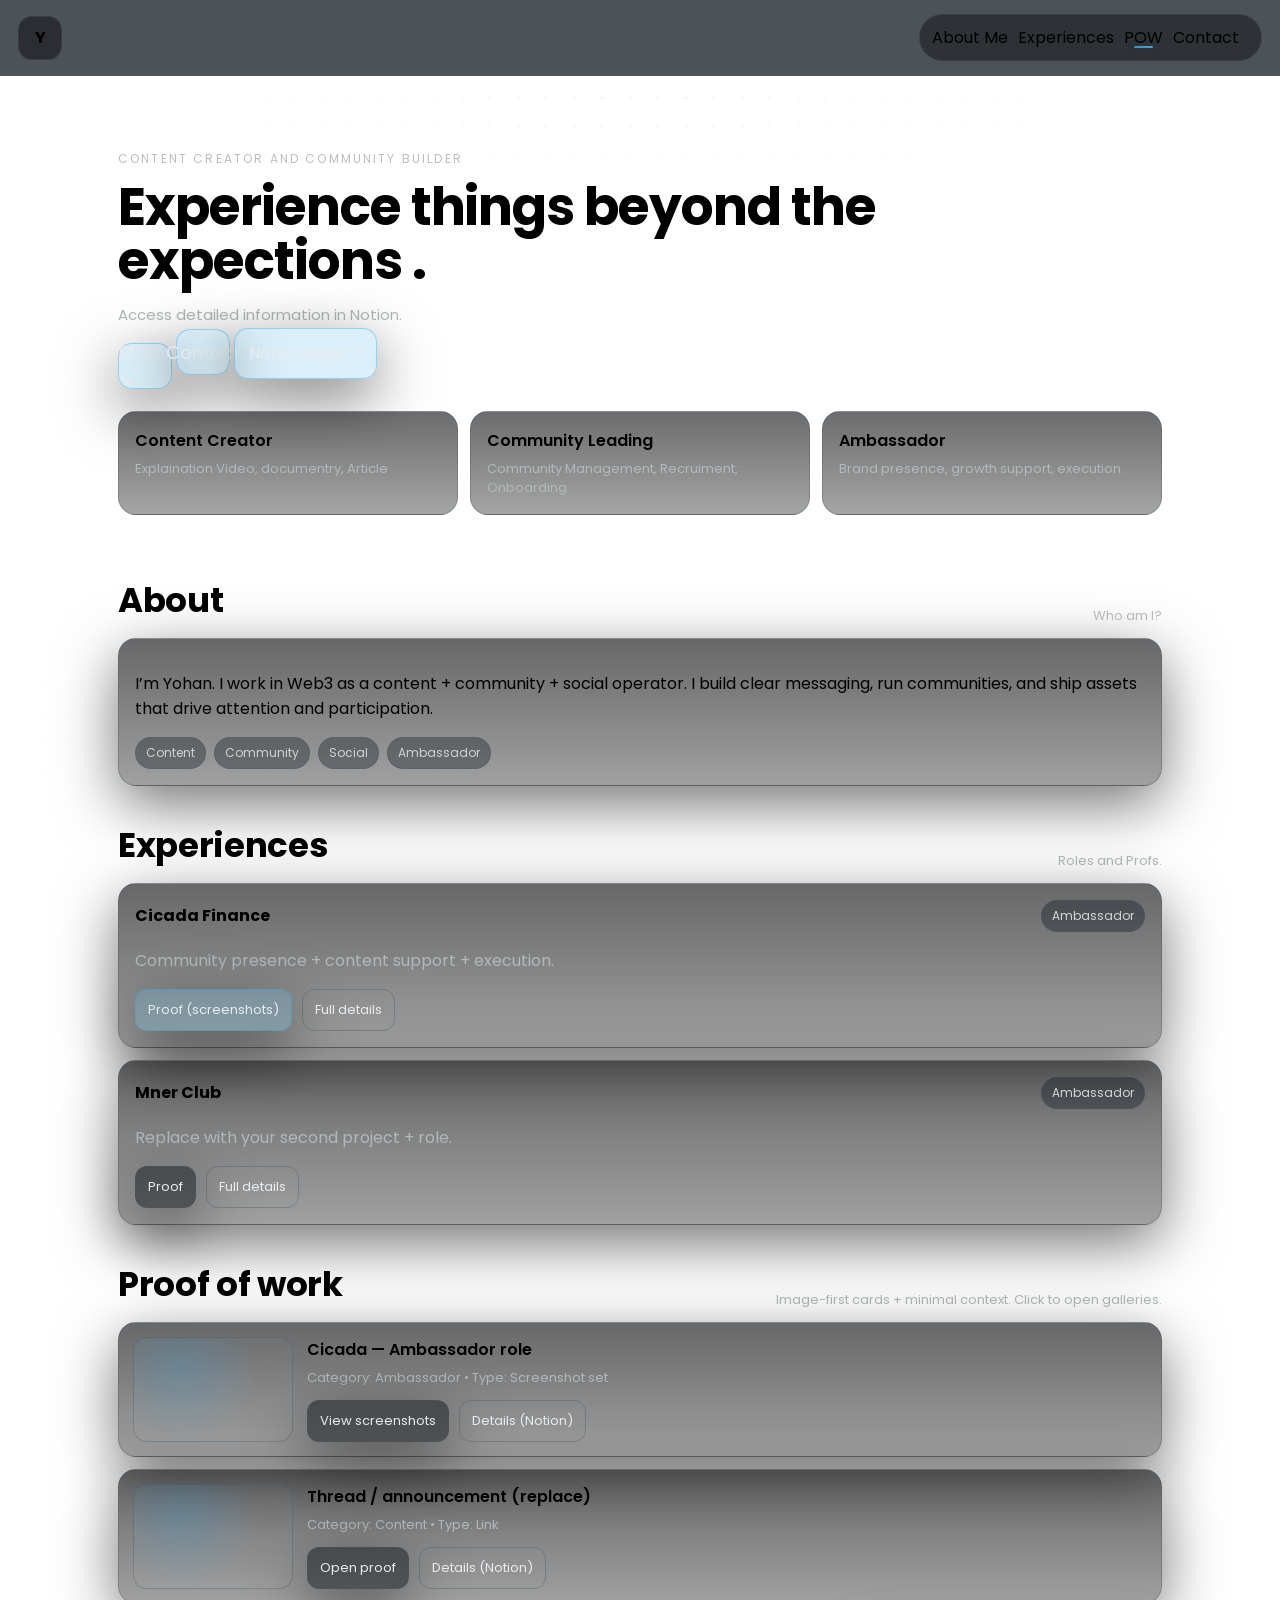
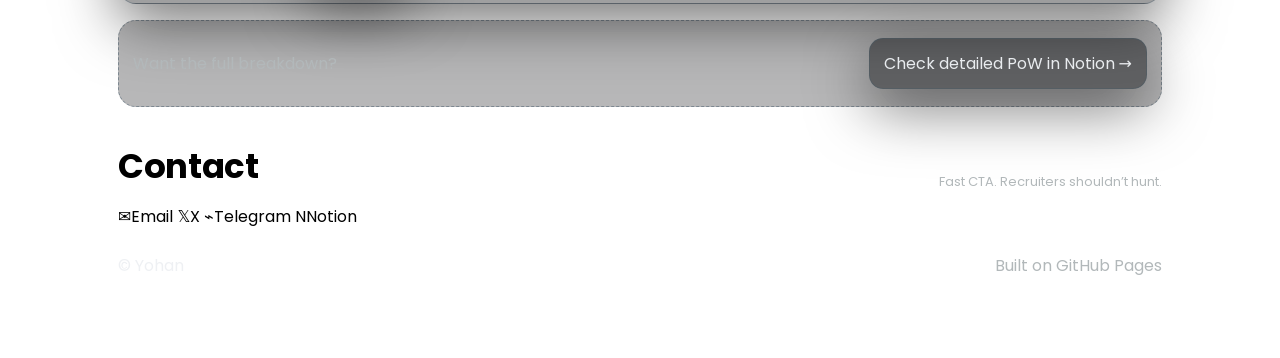
==== index.html @ b0602731 "Update index.html" ====
<!doctype html>
<html lang="en">
<head>
  <meta charset="utf-8" />
  <meta name="viewport" content="width=device-width, initial-scale=1" />
  <title>Yohan</title>
  <meta name="description" content="Web3 proof of work: content, community, social ops." />

  <!-- Fonts: Instrument Serif (headings) + Poppins (body) -->
  <link rel="preconnect" href="https://fonts.googleapis.com">
  <link rel="preconnect" href="https://fonts.gstatic.com" crossorigin>
  <link href="https://fonts.googleapis.com/css2?family=Instrument+Serif:ital@0;1&family=Poppins:wght@300;400;500;600;700&display=swap" rel="stylesheet">

  <link rel="stylesheet" href="assets/styles.css" />
</head>
<body>
  <div id="page-top"></div>
  <header class="nav">
    <div class="nav-inner">
      <a class="home" href="#page-top" aria-label="Home">
        <img class="avatar" src="assets/images/avatar.png" alt="" onerror="this.style.display='none'; this.parentElement.classList.add('home-fallback');">
        <span class="home-fallback-text">Y</span>
      </a>

      <nav class="menu" aria-label="Primary">
        <a class="nav-link" href="#about">About Me</a>
        <a class="nav-link" href="#experience">Experiences</a>
        <a class="nav-link" href="#pow">POW</a>
        <a class="nav-link" href="#contact">Contact</a>
        <span class="nav-ink" aria-hidden="true"></span>
      </nav>
    </div>
  </header>

  <main id="top" class="container">
    <section class="hero">
      <p class="kicker"> Content Creator and Community Builder</p>
      <h1 class="title">Experience things beyond the expections .</h1>
      <p class="lead">
        Access detailed information in Notion.
      </p>

      <div class="cta">
  <a class="btn primary icon-btn" href="#pow" aria-label="Proof of work">POW ↘</a>
  <a class="btn primary icon-btn" href="#contact" aria-label="Contact">Contact</a>
  <a class="btn primary" href="#" id="notionLinkTop" target="_blank" rel="noreferrer">Notion page ↗</a>
</div>

      <div class="mini-grid">
        <div class="mini-card">
          <div class="mini-title">Content Creator</div>
          <div class="mini-text">Explaination Video, documentry, Article</div>
        </div>
        <div class="mini-card">
          <div class="mini-title">Community Leading</div>
          <div class="mini-text">Community Management, Recruiment, Onboarding.</div>
        </div>
        <div class="mini-card">
          <div class="mini-title">Ambassador</div>
          <div class="mini-text">Brand presence, growth support, execution.</div>
        </div>
      </div>
    </section>

    <section id="about" class="section">
      <div class="section-head">
        <h2>About</h2>
        <p>Who am I?</p>
      </div>

      <div class="card">
        <p>
          I’m Yohan. I work in Web3 as a content + community + social operator. I build clear messaging,
          run communities, and ship assets that drive attention and participation.
        </p>
        <div class="tags">
          <span class="tag">Content</span>
          <span class="tag">Community</span>
          <span class="tag">Social</span>
          <span class="tag">Ambassador</span>
        </div>
      </div>
    </section>

    <section id="experience" class="section">
      <div class="section-head">
        <h2>Experiences</h2>
        <p>Roles and Profs.</p>
      </div>

      <div class="grid">
        <article class="card">
          <div class="card-top">
            <h3>Cicada Finance</h3>
            <span class="pill">Ambassador</span>
          </div>
          <p class="muted">Community presence + content support + execution.</p>
          <div class="actions">
            <button class="btn small primary" data-open="cicada">Proof (screenshots)</button>
            <a class="btn small ghost" href="#" id="notionLinkExp1" target="_blank" rel="noreferrer">Full details</a>
          </div>
        </article>

        <article class="card">
          <div class="card-top">
            <h3>Mner Club</h3>
            <span class="pill">Ambassador</span>
          </div>
          <p class="muted">Replace with your second project + role.</p>
          <div class="actions">
            <button class="btn small" data-open="proj2">Proof</button>
            <a class="btn small ghost" href="#" id="notionLinkExp2" target="_blank" rel="noreferrer">Full details</a>
          </div>
        </article>
      </div>
    </section>

    <section id="pow" class="section">
      <div class="section-head">
        <h2>Proof of work</h2>
        <p>Image-first cards + minimal context. Click to open galleries.</p>
      </div>

      <div class="grid">
        <article class="pow-card">
          <div class="pow-thumb" aria-hidden="true"></div>
          <div class="pow-body">
            <div class="pow-title">Cicada — Ambassador role</div>
            <div class="pow-meta">Category: Ambassador • Type: Screenshot set</div>
            <div class="pow-actions">
              <button class="btn small" data-open="cicada">View screenshots</button>
              <a class="btn small ghost" href="#" id="notionLinkPow1" target="_blank" rel="noreferrer">Details (Notion)</a>
            </div>
          </div>
        </article>

        <article class="pow-card">
          <div class="pow-thumb" aria-hidden="true"></div>
          <div class="pow-body">
            <div class="pow-title">Thread / announcement (replace)</div>
            <div class="pow-meta">Category: Content • Type: Link</div>
            <div class="pow-actions">
              <a class="btn small" href="#" target="_blank" rel="noreferrer">Open proof</a>
              <a class="btn small ghost" href="#" target="_blank" rel="noreferrer">Details (Notion)</a>
            </div>
          </div>
        </article>
      </div>

      <div class="endcap">
        <p class="muted">Want the full breakdown?</p>
        <a class="btn" href="#" id="notionLinkBottom" target="_blank" rel="noreferrer">Check detailed PoW in Notion →</a>
      </div>
    </section>

   <section id="contact" class="section">
  <div class="section-head">
    <h2>Contact</h2>
    <p>Fast CTA. Recruiters shouldn’t hunt.</p>
  </div>

  <div class="contact-pills">
    <a class="pill-btn" href="mailto:youremail@example.com" aria-label="Email">
      <span class="pill-ico">✉</span><span>Email</span>
    </a>
    <a class="pill-btn" href="https://x.com/yourhandle" target="_blank" rel="noreferrer" aria-label="X">
      <span class="pill-ico">𝕏</span><span>X</span>
    </a>
    <a class="pill-btn" href="https://t.me/yourhandle" target="_blank" rel="noreferrer" aria-label="Telegram">
      <span class="pill-ico">⌁</span><span>Telegram</span>
    </a>
    <a class="pill-btn ghost" href="#" id="notionLinkContact" target="_blank" rel="noreferrer" aria-label="Notion">
      <span class="pill-ico">N</span><span>Notion</span>
    </a>
  </div>

  <footer class="footer">
    <span>© <span id="year"></span> Yohan</span>
    <span class="muted">Built on GitHub Pages</span>
  </footer>
</section>
    
  <!-- Simple modal for screenshot galleries -->
  <div class="modal" id="modal" aria-hidden="true">
    <div class="modal-backdrop" data-close></div>
    <div class="modal-panel" role="dialog" aria-modal="true" aria-label="Proof gallery">
      <div class="modal-head">
        <div class="modal-title" id="modalTitle">Proof</div>
        <button class="icon-btn" data-close aria-label="Close">×</button>
      </div>

      <p class="muted" id="modalHint">Drop images into assets/images and list them in script.js later.</p>

      <div class="gallery" id="gallery">
        <div class="shot placeholder">Screenshot 1</div>
        <div class="shot placeholder">Screenshot 2</div>
        <div class="shot placeholder">Screenshot 3</div>
        <div class="shot placeholder">Screenshot 4</div>
      </div>

      <div class="modal-foot">
        <a class="btn small ghost" href="#" id="modalNotion" target="_blank" rel="noreferrer">Open case study (Notion)</a>
        <button class="btn small" data-close>Back</button>
      </div>
    </div>
  </div>

  <script src="assets/script.js"></script>
</body>
</html>
---- assets/styles.css ----
:root{ --navH: 76px; } /* adjust later if needed */

#page-top{
  position:absolute;
  top:0;
  left:0;
}

section[id], main[id], div[id]{
  scroll-margin-top: calc(var(--navH) + 16px);

  /* Foundation */
  --bg: #09101A;          /* Abyssal Blue */
  --bg2:#111214;          /* Void Black */
  --surface: rgba(255,255,255,.045);
  --surface2: rgba(255,255,255,.06);

  /* Structure */
  --border: rgba(69,90,107,.42);      /* Storm Slate (muted) */
  --border-strong: rgba(69,90,107,.60);

  /* Text */
  --text: #E9ECEF;        /* Bone White */
  --muted:#B2B8BA;        /* Desaturated Ash */

  /* Highlights */
  --accent:#34A4DF;       /* Piercing Iris */
  --accent2:#60C5F1;      /* Cold Neon */

  --shadow: 0 18px 60px rgba(0,0,0,.55);
  --radius: 18px;
  --max: 1080px;
}

*{ box-sizing:border-box; }
html{ scroll-behavior:smooth; }

body{
  margin:0;
  color:var(--text);
  font-family: "Poppins", system-ui, -apple-system, Segoe UI, Roboto, Arial;
  background:
    radial-gradient(900px 520px at 20% 12%, rgba(52,164,223,.18), transparent 60%),
    radial-gradient(820px 520px at 80% 18%, rgba(96,197,241,.10), transparent 55%),
    linear-gradient(180deg, rgba(255,255,255,.02), transparent 35%),
    var(--bg);
}

/* subtle dotted grid */
body::before{
  content:"";
  position:fixed;
  inset:0;
  pointer-events:none;
  opacity:.22;
  background-image: radial-gradient(rgba(69,90,107,.45) 1px, transparent 1px);
  background-size: 28px 28px;
  mask-image: radial-gradient(closest-side at 50% 12%, rgba(0,0,0,1), rgba(0,0,0,.28) 62%, rgba(0,0,0,.10));
  z-index:-1;
}

a{ color:inherit; text-decoration:none; }
.container{ max-width:var(--max); margin:0 auto; padding: 22px 18px 80px; }

/* ---------- NAV ---------- */
.nav{
  position:sticky;
  top:0;
  z-index:50;
  backdrop-filter: blur(10px);
  background: rgba(9,16,26,.72);
  border-bottom: 1px solid rgba(69,90,107,.25);
}

.nav-inner{
  max-width:var(--max);
  margin:0 auto;
  padding: 14px 18px;
  display:flex;
  align-items:center;
  justify-content:space-between;
  gap:14px;
}

.home{
  width:44px; height:44px;
  display:inline-flex;
  align-items:center;
  justify-content:center;
  border-radius: 14px;
  border: 1px solid rgba(69,90,107,.35);
  background: rgba(17,18,20,.55);
  box-shadow: var(--shadow);
}

.avatar{
  width:34px; height:34px;
  border-radius: 14px;
  object-fit: cover;
  display:block;
}

.home-fallback-text{
  display:none;
  font-weight:700;
  color: var(--text);
}

.home-fallback .home-fallback-text{ display:block; }

/* The pill nav must NOT wrap (fixes your broken alignment on mobile) */
.menu{
  position:relative;
  display:flex;
  align-items:center;
  gap:10px;
  padding: 10px 12px;
  border-radius: 999px;
  border: 1px solid rgba(69,90,107,.30);
  background: rgba(17,18,20,.50);
  overflow-x:auto;
  white-space:nowrap;
  -webkit-overflow-scrolling: touch;
  scrollbar-width:none;
}
.menu{ position:relative; }

.nav-link{
  position:relative;
}

.nav-link::after{
  content:"";
  position:absolute;
  left:10px;
  right:10px;
  bottom:2px;
  height:2px;
  border-radius:999px;
  background: linear-gradient(90deg, rgba(52,164,223,.85), rgba(96,197,241,.75));
  transform: scaleX(0);
  transform-origin: left;
  transition: transform .18s ease;
}

.nav-link.active::after{
  transform: scaleX(1);
}

/* Clean, consistent underline for active state */
.nav-link.active::after{
  content:"";
  position:absolute;
  left:10px; right:10px;
  bottom:2px;
  height:2px;
  border-radius:999px;
  background: linear-gradient(90deg, rgba(52,164,223,.85), rgba(96,197,241,.75));
  box-shadow: 0 0 18px rgba(52,164,223,.25);
}

/* ---------- HERO ---------- */
.hero{ padding: 52px 0 26px; }

.kicker{
  margin:0 0 12px;
  color: rgba(178,184,186,.90);
  letter-spacing: .18em;
  text-transform: uppercase;
  font-size: 12px;
}

.title{
  margin:0;
  font-family:"Poppins", system-ui, -apple-system, Segoe UI, Roboto, Arial;
  font-weight: 700;
  font-size: 52px;
  line-height: 1.04;
  letter-spacing: -0.02em;
}

.lead{
  margin: 14px 0 0;
  max-width: 68ch;
  color: var(--muted);
  font-size: 15px;
  line-height: 1.7;
}

.cta .btn{
  background: rgba(52,164,223,.18);
  border-color: rgba(52,164,223,.40);
}

/* Buttons: force white text on buttons (fixes black text bug) */
.btn,
button.btn{
  display:inline-flex;
  align-items:center;
  justify-content:center;
  gap:10px;
  padding: 12px 14px;
  border-radius: 14px;
  border: 1px solid rgba(69,90,107,.38);
  background: rgba(17,18,20,.52);
  box-shadow: var(--shadow);
  color: var(--text) !important;
  font: inherit;
  cursor: pointer;
  transition: transform .12s ease, border-color .12s ease, background .12s ease, box-shadow .12s ease;
  user-select:none;
  appearance:none;
  -webkit-appearance:none;
}

.btn:hover,
button.btn:hover{
  transform: translateY(-1px);
  border-color: rgba(96,197,241,.40);
  box-shadow: 0 18px 60px rgba(0,0,0,.55), 0 0 26px rgba(52,164,223,.12);
}

.btn.primary,
button.btn.primary{
  background: rgba(52,164,223,.18);
  border-color: rgba(52,164,223,.40);
}

.btn.ghost,
button.btn.ghost{
  background: transparent;
  box-shadow:none;
}

.btn.small,
button.btn.small{
  padding: 10px 12px;
  border-radius: 12px;
  font-size: 13px;
}

/* ---------- MINI CARDS ---------- */
.mini-grid{
  margin-top: 22px;
  display:grid;
  grid-template-columns: repeat(3, 1fr);
  gap: 12px;
}

.mini-card{
  padding: 16px;
  border-radius: var(--radius);
  border: 1px solid rgba(69,90,107,.34);
  background: linear-gradient(180deg, rgba(17,18,20,.62), rgba(17,18,20,.38));
}

.mini-title{ font-weight:600; margin-bottom:6px; }
.mini-text{ color: var(--muted); font-size: 13px; line-height: 1.5; }

/* ---------- SECTIONS ---------- */
.section{ padding: 34px 0 0; }

.section-head{
  display:flex;
  align-items:flex-end;
  justify-content:space-between;
  gap:14px;
  margin-bottom: 12px;
}

.section-head h2{
  margin:0;
  font-family:"Poppins", system-ui, -apple-system, Segoe UI, Roboto, Arial;
  font-weight: 700;
  font-size: 34px;
  letter-spacing: -0.01em;
}

.section-head p{
  margin:0;
  color: var(--muted);
  font-size: 13px;
  max-width: 60ch;
}

.grid{
  display:grid;
  grid-template-columns: repeat(12, 1fr);
  gap: 12px;
}

.card{
  grid-column: span 12;
  padding: 16px;
  border-radius: var(--radius);
  border: 1px solid rgba(69,90,107,.34);
  background: linear-gradient(180deg, rgba(17,18,20,.64), rgba(17,18,20,.40));
  box-shadow: var(--shadow);
}

.card-top{ display:flex; align-items:center; justify-content:space-between; gap:12px; }

.card h3{ margin:0; font-size:16px; }
.muted{ color: var(--muted); }

.tags{ margin-top: 12px; display:flex; flex-wrap:wrap; gap:8px; }
.tag{
  font-size: 12px;
  color: rgba(233,236,239,.82);
  padding: 6px 10px;
  border-radius: 999px;
  border: 1px solid rgba(69,90,107,.34);
  background: rgba(9,16,26,.35);
}

.pill{
  font-size: 12px;
  padding: 6px 10px;
  border-radius: 999px;
  border: 1px solid rgba(69,90,107,.34);
  background: rgba(9,16,26,.35);
  color: rgba(233,236,239,.86);
}

.actions{ margin-top: 12px; display:flex; gap:10px; flex-wrap:wrap; }

/* ---------- POW CARDS ---------- */
.pow-card{
  grid-column: span 12;
  display:grid;
  grid-template-columns: 160px 1fr;
  gap: 14px;
  padding: 14px;
  border-radius: var(--radius);
  border: 1px solid rgba(69,90,107,.34);
  background: linear-gradient(180deg, rgba(17,18,20,.64), rgba(17,18,20,.40));
  box-shadow: var(--shadow);
}

.pow-thumb{
  border-radius: 14px;
  border: 1px solid rgba(69,90,107,.34);
  background:
    radial-gradient(120px 120px at 30% 30%, rgba(52,164,223,.22), transparent 60%),
    rgba(255,255,255,.02);
}

.pow-title{ font-weight:600; }
.pow-meta{ margin-top:6px; color: var(--muted); font-size: 13px; }
.pow-actions{ margin-top: 12px; display:flex; gap:10px; flex-wrap:wrap; }

.endcap{
  margin-top: 16px;
  padding: 14px;
  border-radius: var(--radius);
  border: 1px dashed rgba(69,90,107,.50);
  background: rgba(17,18,20,.30);
  display:flex;
  align-items:center;
  justify-content:space-between;
  gap:12px;
  flex-wrap:wrap;
}

.footer{
  margin-top: 24px;
  display:flex;
  align-items:center;
  justify-content:space-between;
  gap:12px;
  color: rgba(233,236,239,.78);
}

/* ---------- MODAL ---------- */
.modal{ position:fixed; inset:0; display:none; }
.modal.show{ display:block; }

.modal-backdrop{
  position:absolute; inset:0;
  background: rgba(0,0,0,.62);
}

.modal-panel{
  position:relative;
  max-width: 920px;
  margin: 8vh auto;
  padding: 16px;
  border-radius: 20px;
  border: 1px solid rgba(69,90,107,.42);
  background: rgba(9,16,26,.88);
  backdrop-filter: blur(10px);
  box-shadow: var(--shadow);
}

.modal-head{ display:flex; align-items:center; justify-content:space-between; gap:12px; }
.modal-title{ font-weight:700; font-size: 22px; }

.icon-btn{
  width: 54px;
  height: 46px;
  padding: 0;
  font-size: 18px;
}

.gallery{
  margin-top: 12px;
  display:grid;
  grid-template-columns: repeat(2, 1fr);
  gap: 10px;
}

.shot{
  min-height: 130px;
  border-radius: 16px;
  border: 1px solid rgba(69,90,107,.34);
  background: rgba(17,18,20,.38);
  display:flex;
  align-items:center;
  justify-content:center;
  color: rgba(178,184,186,.90);
  font-size: 13px;
}

.modal-foot{ margin-top: 14px; display:flex; justify-content:space-between; gap:10px; flex-wrap:wrap; }

/* ---------- CUSTOM CURSOR (desktop only) ---------- */
/* Add more cursor PNGs into assets/cursors/ and map them here */
@media (hover:hover) and (pointer:fine){
  a, button, .btn, .home, .nav-link, [data-open]{
    cursor: url("/assets/cursors/hand.png") 10 4, pointer !important;
  }
}

  /* optional: add more cursor types by adding classes in HTML later */
  .cursor-hand { cursor: url("assets/cursors/hand.png") 10 4, pointer; }
  .cursor-pen  { cursor: url("assets/cursors/pen.png") 6 28, pointer; }
  .cursor-grab { cursor: url("assets/cursors/grab.png") 14 14, grab; }
}

/* ---------- RESPONSIVE ---------- */
@media (max-width: 860px){
  .nav-inner{ padding: 12px 14px; }
  .home{ width:40px; height:40px; border-radius: 14px; }
  .avatar{ width:30px; height:30px; border-radius: 12px; }

  .menu{ gap:8px; padding: 8px 10px; }
  .nav-link{ font-size:13px; padding: 7px 9px; }

  .hero{ padding: 42px 0 22px; }
  .title{ font-size: 36px; line-height: 1.08; }
  .btn{ padding: 11px 12px; }
  .mini-grid{ grid-template-columns: 1fr; }

  .section-head{ flex-direction:column; align-items:flex-start; }
  .pow-card{ grid-template-columns: 1fr; }
  .gallery{ grid-template-columns: 1fr; }
}

/* Reduced motion */
@media (prefers-reduced-motion: reduce){
  html{ scroll-behavior:auto; }
  .btn{ transition:none; }
}
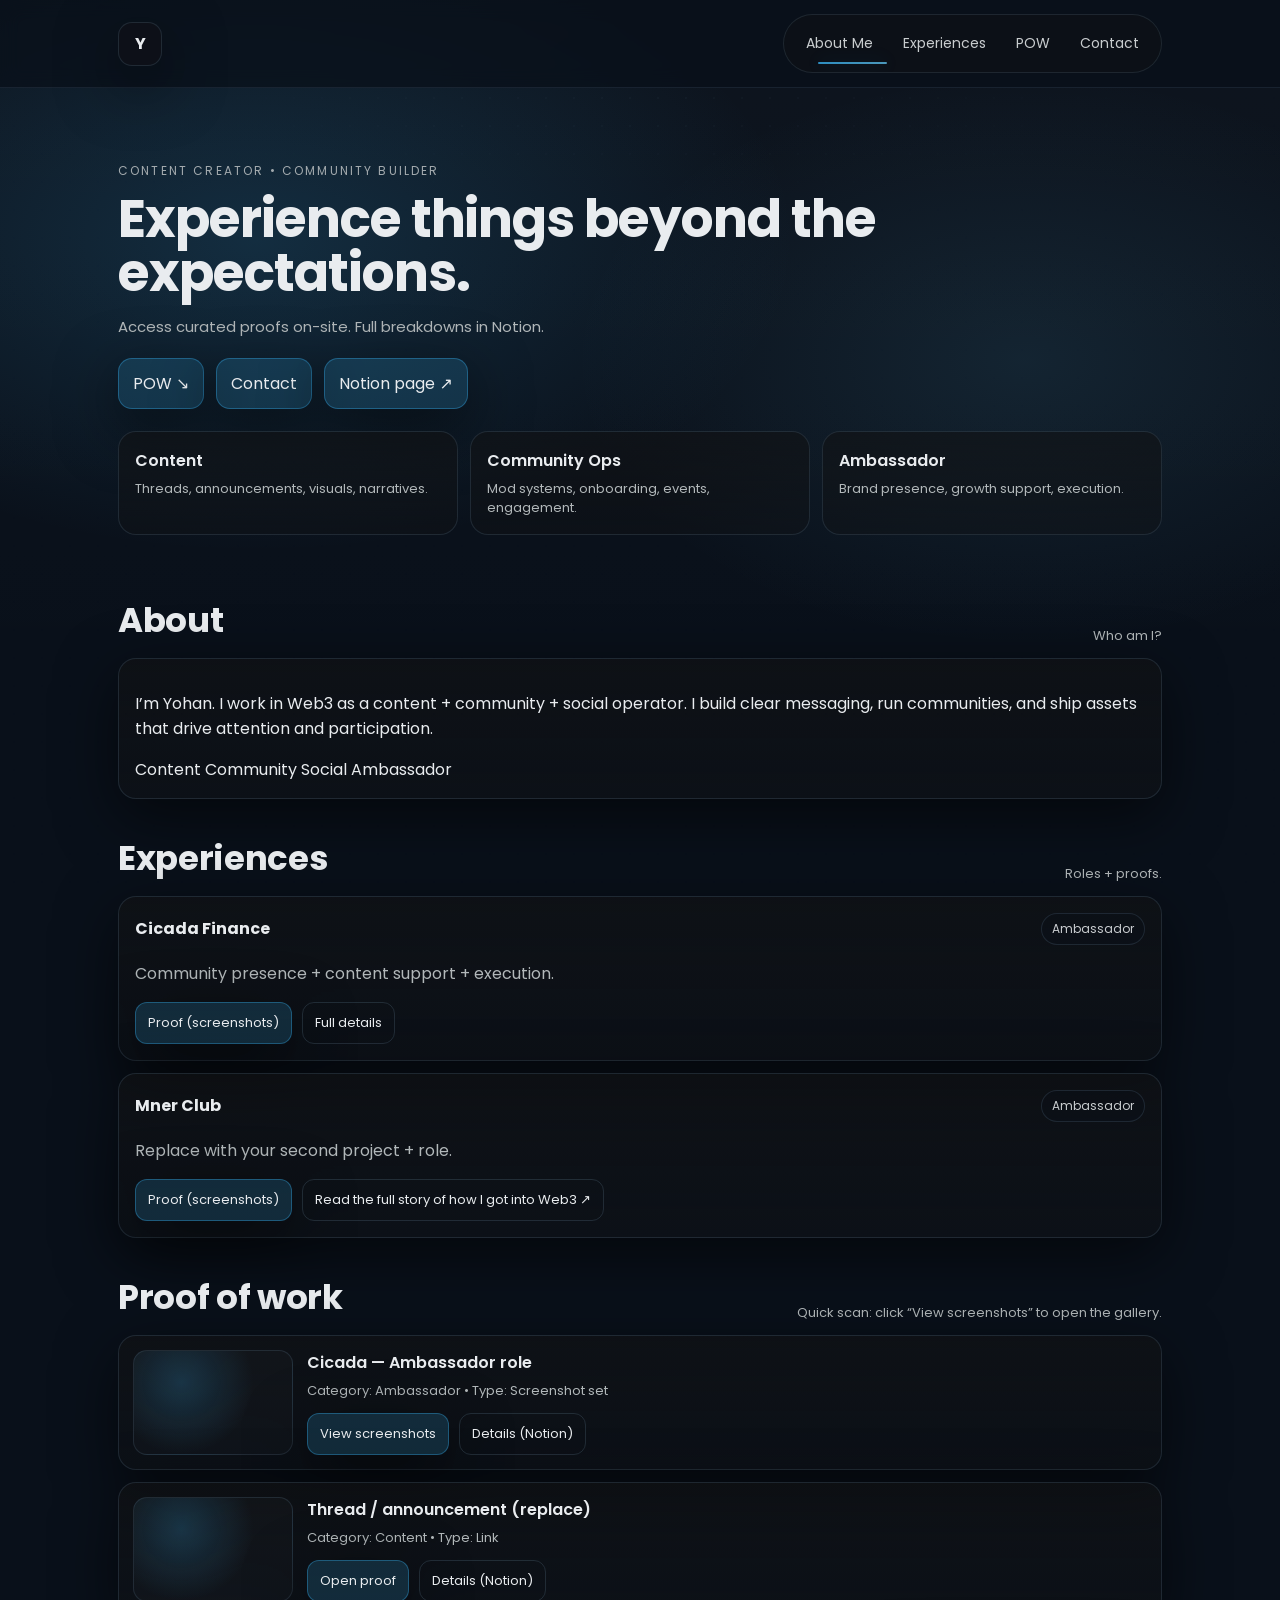
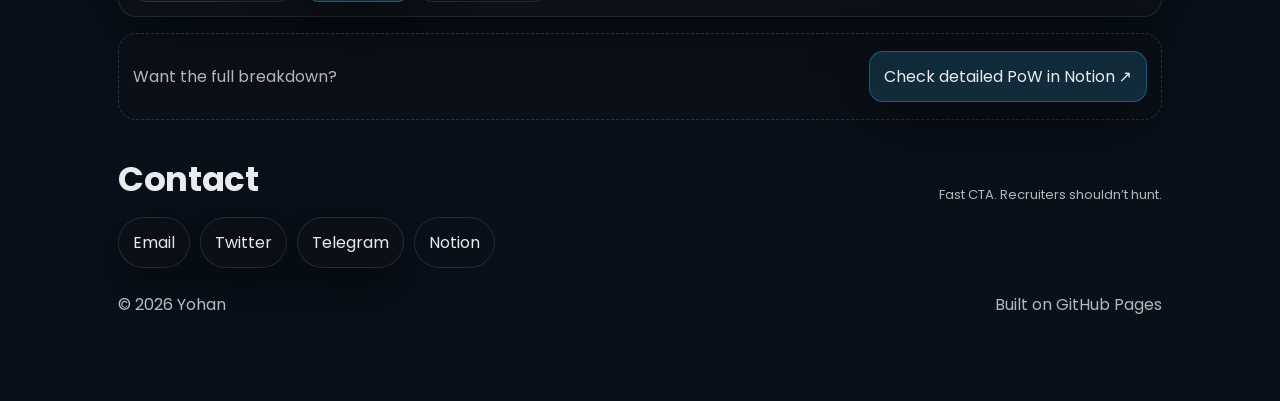
==== commit af1ba95f: "Update index.html" ====
--- a/index.html
+++ b/index.html
@@ -6,19 +6,21 @@
   <title>Yohan</title>
   <meta name="description" content="Web3 proof of work: content, community, social ops." />
 
-  <!-- Fonts: Instrument Serif (headings) + Poppins (body) -->
   <link rel="preconnect" href="https://fonts.googleapis.com">
   <link rel="preconnect" href="https://fonts.gstatic.com" crossorigin>
-  <link href="https://fonts.googleapis.com/css2?family=Instrument+Serif:ital@0;1&family=Poppins:wght@300;400;500;600;700&display=swap" rel="stylesheet">
-
-  <link rel="stylesheet" href="assets/styles.css" />
+  <link href="https://fonts.googleapis.com/css2?family=Poppins:wght@300;400;500;600;700&display=swap" rel="stylesheet">
+
+  <link rel="stylesheet" href="/assets/styles.css" />
 </head>
+
 <body>
   <div id="page-top"></div>
+
   <header class="nav">
     <div class="nav-inner">
       <a class="home" href="#page-top" aria-label="Home">
-        <img class="avatar" src="assets/images/avatar.png" alt="" onerror="this.style.display='none'; this.parentElement.classList.add('home-fallback');">
+        <img class="avatar" src="/assets/images/avatar.png" alt=""
+             onerror="this.style.display='none'; this.parentElement.classList.add('home-fallback');">
         <span class="home-fallback-text">Y</span>
       </a>
 
@@ -32,28 +34,25 @@
     </div>
   </header>
 
-  <main id="top" class="container">
+  <main class="container">
     <section class="hero">
-      <p class="kicker"> Content Creator and Community Builder</p>
-      <h1 class="title">Experience things beyond the expections .</h1>
-      <p class="lead">
-        Access detailed information in Notion.
-      </p>
-
-      <div class="cta">
-  <a class="btn primary icon-btn" href="#pow" aria-label="Proof of work">POW ↘</a>
-  <a class="btn primary icon-btn" href="#contact" aria-label="Contact">Contact</a>
+      <p class="kicker">Content Creator • Community Builder</p>
+      <h1 class="title">Experience things beyond the expectations.</h1>
+      <p class="lead">Access curated proofs on-site. Full breakdowns in Notion.</p>
+
+<div class="cta">
+  <a class="btn primary" href="#pow">POW ↘</a>
+  <a class="btn primary" href="#contact">Contact</a>
   <a class="btn primary" href="#" id="notionLinkTop" target="_blank" rel="noreferrer">Notion page ↗</a>
 </div>
-
       <div class="mini-grid">
         <div class="mini-card">
-          <div class="mini-title">Content Creator</div>
-          <div class="mini-text">Explaination Video, documentry, Article</div>
+          <div class="mini-title">Content</div>
+          <div class="mini-text">Threads, announcements, visuals, narratives.</div>
         </div>
         <div class="mini-card">
-          <div class="mini-title">Community Leading</div>
-          <div class="mini-text">Community Management, Recruiment, Onboarding.</div>
+          <div class="mini-title">Community Ops</div>
+          <div class="mini-text">Mod systems, onboarding, events, engagement.</div>
         </div>
         <div class="mini-card">
           <div class="mini-title">Ambassador</div>
@@ -85,7 +84,7 @@
     <section id="experience" class="section">
       <div class="section-head">
         <h2>Experiences</h2>
-        <p>Roles and Profs.</p>
+        <p>Roles + proofs.</p>
       </div>
 
       <div class="grid">
@@ -108,8 +107,8 @@
           </div>
           <p class="muted">Replace with your second project + role.</p>
           <div class="actions">
-            <button class="btn small" data-open="proj2">Proof</button>
-            <a class="btn small ghost" href="#" id="notionLinkExp2" target="_blank" rel="noreferrer">Full details</a>
+            <button class="btn small primary" data-open="proj2">Proof (screenshots)</button>
+            <a class="btn small ghost" href="#" id="notionLinkExp2" target="_blank" rel="noreferrer">Read the full story of how I got into Web3 ↗</a>
           </div>
         </article>
       </div>
@@ -118,7 +117,7 @@
     <section id="pow" class="section">
       <div class="section-head">
         <h2>Proof of work</h2>
-        <p>Image-first cards + minimal context. Click to open galleries.</p>
+        <p>Quick scan: click “View screenshots” to open the gallery.</p>
       </div>
 
       <div class="grid">
@@ -128,7 +127,7 @@
             <div class="pow-title">Cicada — Ambassador role</div>
             <div class="pow-meta">Category: Ambassador • Type: Screenshot set</div>
             <div class="pow-actions">
-              <button class="btn small" data-open="cicada">View screenshots</button>
+              <button class="btn small primary" data-open="cicada">View screenshots</button>
               <a class="btn small ghost" href="#" id="notionLinkPow1" target="_blank" rel="noreferrer">Details (Notion)</a>
             </div>
           </div>
@@ -140,7 +139,7 @@
             <div class="pow-title">Thread / announcement (replace)</div>
             <div class="pow-meta">Category: Content • Type: Link</div>
             <div class="pow-actions">
-              <a class="btn small" href="#" target="_blank" rel="noreferrer">Open proof</a>
+              <a class="btn small primary" href="#" target="_blank" rel="noreferrer">Open proof</a>
               <a class="btn small ghost" href="#" target="_blank" rel="noreferrer">Details (Notion)</a>
             </div>
           </div>
@@ -149,62 +148,62 @@
 
       <div class="endcap">
         <p class="muted">Want the full breakdown?</p>
-        <a class="btn" href="#" id="notionLinkBottom" target="_blank" rel="noreferrer">Check detailed PoW in Notion →</a>
-      </div>
-    </section>
-
-   <section id="contact" class="section">
-  <div class="section-head">
-    <h2>Contact</h2>
-    <p>Fast CTA. Recruiters shouldn’t hunt.</p>
+        <a class="btn primary" href="#" id="notionLinkBottom" target="_blank" rel="noreferrer">Check detailed PoW in Notion ↗</a>
+      </div>
+    </section>
+
+    <section id="contact" class="section">
+      <div class="section-head">
+        <h2>Contact</h2>
+        <p>Fast CTA. Recruiters shouldn’t hunt.</p>
+      </div>
+
+      <div class="contact-pills">
+       <a class="pill-btn" href="mailto:youremail@example.com">Email</a>
+       <a class="pill-btn" href="https://x.com/yourhandle" target="_blank" rel="noreferrer">Twitter</a>
+       <a class="pill-btn" href="https://t.me/yourhandle" target="_blank" rel="noreferrer">Telegram</a>
+       <a class="pill-btn ghost" href="#" id="notionLinkContact" target="_blank" rel="noreferrer">Notion</a>
+</div>
+      </div>
+
+      <footer class="footer">
+        <span>© <span id="year"></span> Yohan</span>
+        <span class="muted">Built on GitHub Pages</span>
+      </footer>
+    </section>
+  </main>
+
+<div class="modal" id="modal" aria-hidden="true">
+  <div class="modal-backdrop" data-close></div>
+
+  <div class="modal-panel" role="dialog" aria-modal="true" aria-label="Proof gallery">
+    <div class="modal-head">
+      <div class="modal-title" id="modalTitle">Proof</div>
+      <button class="icon-btn" data-close aria-label="Close">×</button>
+    </div>
+
+    <!-- THUMB GRID -->
+    <div class="thumb-grid" id="thumbGrid"></div>
+
+    <!-- VIEWER (hidden until a thumb is clicked) -->
+    <div class="viewer" id="viewer" hidden>
+      <button class="viewer-nav prev" type="button" data-prev aria-label="Previous">‹</button>
+      <img class="viewer-img" id="viewerImg" src="" alt="">
+      <button class="viewer-nav next" type="button" data-next aria-label="Next">›</button>
+      <button class="viewer-close" type="button" data-viewer-close aria-label="Close image">×</button>
+    </div>
+
+    <div class="viewer-meta">
+      <span class="muted" id="viewerCounter">0 / 0</span>
+    </div>
+
+    <div class="modal-foot">
+      <a class="btn small ghost" href="#" id="modalNotion" target="_blank" rel="noreferrer">Full details</a>
+      <button class="btn small" type="button" data-close>Back</button>
+    </div>
   </div>
-
-  <div class="contact-pills">
-    <a class="pill-btn" href="mailto:youremail@example.com" aria-label="Email">
-      <span class="pill-ico">✉</span><span>Email</span>
-    </a>
-    <a class="pill-btn" href="https://x.com/yourhandle" target="_blank" rel="noreferrer" aria-label="X">
-      <span class="pill-ico">𝕏</span><span>X</span>
-    </a>
-    <a class="pill-btn" href="https://t.me/yourhandle" target="_blank" rel="noreferrer" aria-label="Telegram">
-      <span class="pill-ico">⌁</span><span>Telegram</span>
-    </a>
-    <a class="pill-btn ghost" href="#" id="notionLinkContact" target="_blank" rel="noreferrer" aria-label="Notion">
-      <span class="pill-ico">N</span><span>Notion</span>
-    </a>
-  </div>
-
-  <footer class="footer">
-    <span>© <span id="year"></span> Yohan</span>
-    <span class="muted">Built on GitHub Pages</span>
-  </footer>
-</section>
-    
-  <!-- Simple modal for screenshot galleries -->
-  <div class="modal" id="modal" aria-hidden="true">
-    <div class="modal-backdrop" data-close></div>
-    <div class="modal-panel" role="dialog" aria-modal="true" aria-label="Proof gallery">
-      <div class="modal-head">
-        <div class="modal-title" id="modalTitle">Proof</div>
-        <button class="icon-btn" data-close aria-label="Close">×</button>
-      </div>
-
-      <p class="muted" id="modalHint">Drop images into assets/images and list them in script.js later.</p>
-
-      <div class="gallery" id="gallery">
-        <div class="shot placeholder">Screenshot 1</div>
-        <div class="shot placeholder">Screenshot 2</div>
-        <div class="shot placeholder">Screenshot 3</div>
-        <div class="shot placeholder">Screenshot 4</div>
-      </div>
-
-      <div class="modal-foot">
-        <a class="btn small ghost" href="#" id="modalNotion" target="_blank" rel="noreferrer">Open case study (Notion)</a>
-        <button class="btn small" data-close>Back</button>
-      </div>
-    </div>
-  </div>
-
-  <script src="assets/script.js"></script>
+</div>
+
+  <script src="/assets/script.js"></script>
 </body>
 </html>
--- a/assets/styles.css
+++ b/assets/styles.css
@@ -1,44 +1,34 @@
-:root{ --navH: 76px; } /* adjust later if needed */
-
-#page-top{
-  position:absolute;
-  top:0;
-  left:0;
-}
-
-section[id], main[id], div[id]{
-  scroll-margin-top: calc(var(--navH) + 16px);
+:root{
+  --max: 1080px;
+  --radius: 18px;
+  --navH: 76px;
 
   /* Foundation */
-  --bg: #09101A;          /* Abyssal Blue */
-  --bg2:#111214;          /* Void Black */
-  --surface: rgba(255,255,255,.045);
-  --surface2: rgba(255,255,255,.06);
+  --bg: #09101A;
+  --bg2:#111214;
+
+  /* Text */
+  --text: #E9ECEF;
+  --muted:#B2B8BA;
+
+  /* Highlights */
+  --accent:#34A4DF;
+  --accent2:#60C5F1;
 
   /* Structure */
-  --border: rgba(69,90,107,.42);      /* Storm Slate (muted) */
-  --border-strong: rgba(69,90,107,.60);
-
-  /* Text */
-  --text: #E9ECEF;        /* Bone White */
-  --muted:#B2B8BA;        /* Desaturated Ash */
-
-  /* Highlights */
-  --accent:#34A4DF;       /* Piercing Iris */
-  --accent2:#60C5F1;      /* Cold Neon */
-
+  --border: rgba(69,90,107,.38);
   --shadow: 0 18px 60px rgba(0,0,0,.55);
-  --radius: 18px;
-  --max: 1080px;
 }
 
 *{ box-sizing:border-box; }
-html{ scroll-behavior:smooth; }
-
+html{
+  scroll-behavior:smooth;
+  scroll-padding-top: calc(var(--navH) + 16px);
+}
 body{
   margin:0;
-  color:var(--text);
   font-family: "Poppins", system-ui, -apple-system, Segoe UI, Roboto, Arial;
+  color: var(--text);
   background:
     radial-gradient(900px 520px at 20% 12%, rgba(52,164,223,.18), transparent 60%),
     radial-gradient(820px 520px at 80% 18%, rgba(96,197,241,.10), transparent 55%),
@@ -46,7 +36,7 @@
     var(--bg);
 }
 
-/* subtle dotted grid */
+/* dotted grid */
 body::before{
   content:"";
   position:fixed;
@@ -60,7 +50,7 @@
 }
 
 a{ color:inherit; text-decoration:none; }
-.container{ max-width:var(--max); margin:0 auto; padding: 22px 18px 80px; }
+.container{ max-width:var(--max); margin:0 auto; padding: 22px 18px 84px; }
 
 /* ---------- NAV ---------- */
 .nav{
@@ -71,10 +61,10 @@
   background: rgba(9,16,26,.72);
   border-bottom: 1px solid rgba(69,90,107,.25);
 }
-
 .nav-inner{
   max-width:var(--max);
   margin:0 auto;
+  min-height: var(--navH);
   padding: 14px 18px;
   display:flex;
   align-items:center;
@@ -92,23 +82,19 @@
   background: rgba(17,18,20,.55);
   box-shadow: var(--shadow);
 }
-
 .avatar{
   width:34px; height:34px;
   border-radius: 14px;
   object-fit: cover;
   display:block;
 }
-
 .home-fallback-text{
   display:none;
   font-weight:700;
   color: var(--text);
 }
-
 .home-fallback .home-fallback-text{ display:block; }
 
-/* The pill nav must NOT wrap (fixes your broken alignment on mobile) */
 .menu{
   position:relative;
   display:flex;
@@ -123,45 +109,34 @@
   -webkit-overflow-scrolling: touch;
   scrollbar-width:none;
 }
-.menu{ position:relative; }
+.menu::-webkit-scrollbar{ display:none; }
 
 .nav-link{
-  position:relative;
-}
-
-.nav-link::after{
-  content:"";
+  font-size:14px;
+  color: rgba(233,236,239,.86);
+  padding: 8px 10px;
+  border-radius: 999px;
+  flex: 0 0 auto;
+}
+.nav-link:hover{ color: rgba(233,236,239,.98); }
+
+/* sliding underline bar */
+.nav-ink{
   position:absolute;
-  left:10px;
-  right:10px;
-  bottom:2px;
-  height:2px;
-  border-radius:999px;
+  left: 12px;
+  bottom: 8px;
+  height: 2px;
+  width: 40px;
+  border-radius: 999px;
   background: linear-gradient(90deg, rgba(52,164,223,.85), rgba(96,197,241,.75));
-  transform: scaleX(0);
-  transform-origin: left;
-  transition: transform .18s ease;
-}
-
-.nav-link.active::after{
-  transform: scaleX(1);
-}
-
-/* Clean, consistent underline for active state */
-.nav-link.active::after{
-  content:"";
-  position:absolute;
-  left:10px; right:10px;
-  bottom:2px;
-  height:2px;
-  border-radius:999px;
-  background: linear-gradient(90deg, rgba(52,164,223,.85), rgba(96,197,241,.75));
-  box-shadow: 0 0 18px rgba(52,164,223,.25);
+  box-shadow: 0 0 18px rgba(52,164,223,.22);
+  transform: translateX(0);
+  transition: transform .18s ease, width .18s ease, opacity .18s ease;
+  opacity: 0;
 }
 
 /* ---------- HERO ---------- */
 .hero{ padding: 52px 0 26px; }
-
 .kicker{
   margin:0 0 12px;
   color: rgba(178,184,186,.90);
@@ -169,16 +144,13 @@
   text-transform: uppercase;
   font-size: 12px;
 }
-
 .title{
   margin:0;
-  font-family:"Poppins", system-ui, -apple-system, Segoe UI, Roboto, Arial;
   font-weight: 700;
   font-size: 52px;
   line-height: 1.04;
   letter-spacing: -0.02em;
 }
-
 .lead{
   margin: 14px 0 0;
   max-width: 68ch;
@@ -187,14 +159,15 @@
   line-height: 1.7;
 }
 
-.cta .btn{
-  background: rgba(52,164,223,.18);
-  border-color: rgba(52,164,223,.40);
-}
-
-/* Buttons: force white text on buttons (fixes black text bug) */
-.btn,
-button.btn{
+.cta{
+  margin-top: 18px;
+  display:flex;
+  gap:12px;
+  flex-wrap:wrap;
+  align-items:center;
+}
+
+.btn, button.btn{
   display:inline-flex;
   align-items:center;
   justify-content:center;
@@ -206,37 +179,41 @@
   box-shadow: var(--shadow);
   color: var(--text) !important;
   font: inherit;
-  cursor: pointer;
-  transition: transform .12s ease, border-color .12s ease, background .12s ease, box-shadow .12s ease;
+  cursor:pointer;
+  transition: transform .12s ease, border-color .12s ease, box-shadow .12s ease;
   user-select:none;
-  appearance:none;
-  -webkit-appearance:none;
-}
-
-.btn:hover,
-button.btn:hover{
+  white-space: nowrap;
+}
+.btn:hover, button.btn:hover{
   transform: translateY(-1px);
   border-color: rgba(96,197,241,.40);
-  box-shadow: 0 18px 60px rgba(0,0,0,.55), 0 0 26px rgba(52,164,223,.12);
-}
-
-.btn.primary,
-button.btn.primary{
+  box-shadow: var(--shadow), 0 0 26px rgba(52,164,223,.12);
+}
+.btn.primary, button.btn.primary{
   background: rgba(52,164,223,.18);
   border-color: rgba(52,164,223,.40);
 }
-
-.btn.ghost,
-button.btn.ghost{
+.btn.ghost, button.btn.ghost{
   background: transparent;
   box-shadow:none;
 }
-
-.btn.small,
-button.btn.small{
+.btn.small, button.btn.small{
   padding: 10px 12px;
   border-radius: 12px;
   font-size: 13px;
+}
+
+/* IMPORTANT: icon-btn only for modal close */
+button.icon-btn[data-close]{
+  width: 44px;
+  height: 44px;
+  padding: 0;
+  border-radius: 14px;
+  border: 1px solid rgba(69,90,107,.42);
+  background: rgba(17,18,20,.50);
+  color: var(--text);
+  font-size: 22px;
+  line-height: 1;
 }
 
 /* ---------- MINI CARDS ---------- */
@@ -246,20 +223,17 @@
   grid-template-columns: repeat(3, 1fr);
   gap: 12px;
 }
-
 .mini-card{
   padding: 16px;
   border-radius: var(--radius);
   border: 1px solid rgba(69,90,107,.34);
   background: linear-gradient(180deg, rgba(17,18,20,.62), rgba(17,18,20,.38));
 }
-
 .mini-title{ font-weight:600; margin-bottom:6px; }
 .mini-text{ color: var(--muted); font-size: 13px; line-height: 1.5; }
 
 /* ---------- SECTIONS ---------- */
 .section{ padding: 34px 0 0; }
-
 .section-head{
   display:flex;
   align-items:flex-end;
@@ -267,15 +241,12 @@
   gap:14px;
   margin-bottom: 12px;
 }
-
 .section-head h2{
   margin:0;
-  font-family:"Poppins", system-ui, -apple-system, Segoe UI, Roboto, Arial;
   font-weight: 700;
   font-size: 34px;
   letter-spacing: -0.01em;
 }
-
 .section-head p{
   margin:0;
   color: var(--muted);
@@ -288,7 +259,6 @@
   grid-template-columns: repeat(12, 1fr);
   gap: 12px;
 }
-
 .card{
   grid-column: span 12;
   padding: 16px;
@@ -297,21 +267,10 @@
   background: linear-gradient(180deg, rgba(17,18,20,.64), rgba(17,18,20,.40));
   box-shadow: var(--shadow);
 }
-
 .card-top{ display:flex; align-items:center; justify-content:space-between; gap:12px; }
-
 .card h3{ margin:0; font-size:16px; }
 .muted{ color: var(--muted); }
-
-.tags{ margin-top: 12px; display:flex; flex-wrap:wrap; gap:8px; }
-.tag{
-  font-size: 12px;
-  color: rgba(233,236,239,.82);
-  padding: 6px 10px;
-  border-radius: 999px;
-  border: 1px solid rgba(69,90,107,.34);
-  background: rgba(9,16,26,.35);
-}
+.actions{ margin-top: 12px; display:flex; gap:10px; flex-wrap:wrap; }
 
 .pill{
   font-size: 12px;
@@ -322,9 +281,7 @@
   color: rgba(233,236,239,.86);
 }
 
-.actions{ margin-top: 12px; display:flex; gap:10px; flex-wrap:wrap; }
-
-/* ---------- POW CARDS ---------- */
+/* ---------- POW CARDS (temporary; we’ll convert to gallery tiles next) ---------- */
 .pow-card{
   grid-column: span 12;
   display:grid;
@@ -336,7 +293,6 @@
   background: linear-gradient(180deg, rgba(17,18,20,.64), rgba(17,18,20,.40));
   box-shadow: var(--shadow);
 }
-
 .pow-thumb{
   border-radius: 14px;
   border: 1px solid rgba(69,90,107,.34);
@@ -344,7 +300,6 @@
     radial-gradient(120px 120px at 30% 30%, rgba(52,164,223,.22), transparent 60%),
     rgba(255,255,255,.02);
 }
-
 .pow-title{ font-weight:600; }
 .pow-meta{ margin-top:6px; color: var(--muted); font-size: 13px; }
 .pow-actions{ margin-top: 12px; display:flex; gap:10px; flex-wrap:wrap; }
@@ -362,6 +317,31 @@
   flex-wrap:wrap;
 }
 
+/* ---------- CONTACT PILLS ---------- */
+.contact-pills{
+  display:flex;
+  gap:10px;
+  flex-wrap:wrap;
+  margin-top: 10px;
+}
+.pill-btn{
+  display:inline-flex;
+  align-items:center;
+  justify-content:center;
+  padding: 12px 14px;
+  border-radius: 999px;
+  border: 1px solid rgba(69,90,107,.38);
+  background: rgba(17,18,20,.52);
+  color: var(--text);
+  box-shadow: var(--shadow);
+}
+.pill-btn:hover{
+  border-color: rgba(96,197,241,.40);
+  box-shadow: var(--shadow), 0 0 26px rgba(52,164,223,.12);
+}
+.pill-btn.ghost{ background: transparent; box-shadow:none; }
+
+/* ---------- FOOTER ---------- */
 .footer{
   margin-top: 24px;
   display:flex;
@@ -371,93 +351,202 @@
   color: rgba(233,236,239,.78);
 }
 
-/* ---------- MODAL ---------- */
-.modal{ position:fixed; inset:0; display:none; }
-.modal.show{ display:block; }
-
-.modal-backdrop{
-  position:absolute; inset:0;
-  background: rgba(0,0,0,.62);
-}
+/* Modal layout */
+.modal{ position:fixed; inset:0; display:none; align-items:center; justify-content:center; padding:16px; z-index:999; }
+.modal.show{ display:flex; }
+.modal-backdrop{ position:absolute; inset:0; background: rgba(0,0,0,.62); }
 
 .modal-panel{
   position:relative;
-  max-width: 920px;
-  margin: 8vh auto;
+  width: min(920px, calc(100vw - 32px));
+  max-height: calc(100vh - 32px);
   padding: 16px;
   border-radius: 20px;
   border: 1px solid rgba(69,90,107,.42);
-  background: rgba(9,16,26,.88);
+  background: rgba(9,16,26,.92);
   backdrop-filter: blur(10px);
   box-shadow: var(--shadow);
-}
-
-.modal-head{ display:flex; align-items:center; justify-content:space-between; gap:12px; }
-.modal-title{ font-weight:700; font-size: 22px; }
-
-.icon-btn{
-  width: 54px;
-  height: 46px;
-  padding: 0;
-  font-size: 18px;
-}
-
-.gallery{
+  overflow: auto;
+}
+
+.thumb-grid{
   margin-top: 12px;
   display:grid;
   grid-template-columns: repeat(2, 1fr);
   gap: 10px;
 }
 
-.shot{
-  min-height: 130px;
+.thumb{
   border-radius: 16px;
+  overflow:hidden;
   border: 1px solid rgba(69,90,107,.34);
   background: rgba(17,18,20,.38);
-  display:flex;
-  align-items:center;
-  justify-content:center;
-  color: rgba(178,184,186,.90);
-  font-size: 13px;
-}
-
-.modal-foot{ margin-top: 14px; display:flex; justify-content:space-between; gap:10px; flex-wrap:wrap; }
-
-/* ---------- CUSTOM CURSOR (desktop only) ---------- */
-/* Add more cursor PNGs into assets/cursors/ and map them here */
+  cursor: pointer;
+}
+
+.thumb img{
+  width:100%;
+  height: 180px;       /* consistent thumbnail height */
+  object-fit: cover;
+  display:block;
+}
+
+@media (max-width: 720px){
+  .thumb-grid{ grid-template-columns: 1fr; }
+  .thumb img{ height: 200px; }
+}
+
+/* Full image viewer overlay (inside modal) */
+.viewer{
+  position: fixed;
+  inset: 0;
+  background: rgba(0,0,0,.78);
+  display:flex;
+  align-items:center;
+  justify-content:center;
+  z-index: 1000;
+}
+
+.viewer-img{
+  max-width: min(1100px, 92vw);
+  max-height: 86vh;
+  object-fit: contain;
+  border-radius: 16px;
+  border: 1px solid rgba(69,90,107,.34);
+  background: rgba(17,18,20,.38);
+}
+
+.viewer-nav{
+  position: absolute;
+  top: 50%;
+  transform: translateY(-50%);
+  width: 44px;
+  height: 44px;
+  border-radius: 999px;
+  border: 1px solid rgba(69,90,107,.42);
+  background: rgba(17,18,20,.60);
+  color: var(--text);
+  font-size: 26px;
+  line-height: 1;
+  display:flex;
+  align-items:center;
+  justify-content:center;
+}
+
+.viewer-nav.prev{ left: 16px; }
+.viewer-nav.next{ right: 16px; }
+
+.viewer-close{
+  position:absolute;
+  top: 16px;
+  right: 16px;
+  width: 44px;
+  height: 44px;
+  border-radius: 14px;
+  border: 1px solid rgba(69,90,107,.42);
+  background: rgba(17,18,20,.60);
+  color: var(--text);
+  font-size: 22px;
+  line-height: 1;
+}
+
+/* Viewer (one screenshot at a time) */
+.viewer{
+  position:relative;
+  margin-top: 12px;
+  height: min(68vh, 620px);
+  border-radius: 16px;
+  border: 1px solid rgba(69,90,107,.34);
+  background: rgba(17,18,20,.38);
+  display:flex;
+  align-items:center;
+  justify-content:center;
+  overflow:hidden;
+}
+
+.viewer-img{
+  max-width: 100%;
+  max-height: 100%;
+  object-fit: contain;
+  display:block;
+}
+
+.viewer-nav{
+  position:absolute;
+  top: 50%;
+  transform: translateY(-50%);
+  width: 44px;
+  height: 44px;
+  border-radius: 999px;
+  border: 1px solid rgba(69,90,107,.42);
+  background: rgba(17,18,20,.60);
+  color: var(--text);
+  font-size: 26px;
+  line-height: 1;
+  display:flex;
+  align-items:center;
+  justify-content:center;
+  cursor: pointer;
+  user-select:none;
+}
+
+.viewer-nav.prev{ left: 12px; }
+.viewer-nav.next{ right: 12px; }
+
+.viewer-nav:disabled{
+  opacity: .35;
+  cursor: not-allowed;
+}
+
+.viewer-meta{
+  margin-top: 10px;
+  display:flex;
+  justify-content:space-between;
+  align-items:center;
+}
+
+.modal-foot{
+  margin-top: 14px;
+  display:flex;
+  justify-content:space-between;
+  gap:10px;
+  flex-wrap:wrap;
+}
+
+/* ---------- REVEAL ---------- */
+.reveal{ opacity:0; transform: translateY(10px); transition: opacity .35s ease, transform .35s ease; }
+.reveal.in{ opacity:1; transform: translateY(0); }
+
+/* ---------- CURSOR ---------- */
 @media (hover:hover) and (pointer:fine){
-  a, button, .btn, .home, .nav-link, [data-open]{
+  a, button, .btn, .home, .nav-link, [data-open], .pill-btn{
     cursor: url("/assets/cursors/hand.png") 10 4, pointer !important;
   }
-}
-
-  /* optional: add more cursor types by adding classes in HTML later */
-  .cursor-hand { cursor: url("assets/cursors/hand.png") 10 4, pointer; }
-  .cursor-pen  { cursor: url("assets/cursors/pen.png") 6 28, pointer; }
-  .cursor-grab { cursor: url("assets/cursors/grab.png") 14 14, grab; }
+  p, li, .lead, .muted { cursor: text; }
 }
 
 /* ---------- RESPONSIVE ---------- */
 @media (max-width: 860px){
   .nav-inner{ padding: 12px 14px; }
-  .home{ width:40px; height:40px; border-radius: 14px; }
-  .avatar{ width:30px; height:30px; border-radius: 12px; }
-
+  .home{ width:40px; height:40px; }
+  .avatar{ width:30px; height:30px; }
   .menu{ gap:8px; padding: 8px 10px; }
   .nav-link{ font-size:13px; padding: 7px 9px; }
 
   .hero{ padding: 42px 0 22px; }
   .title{ font-size: 36px; line-height: 1.08; }
-  .btn{ padding: 11px 12px; }
+
   .mini-grid{ grid-template-columns: 1fr; }
-
   .section-head{ flex-direction:column; align-items:flex-start; }
   .pow-card{ grid-template-columns: 1fr; }
   .gallery{ grid-template-columns: 1fr; }
 }
-
-/* Reduced motion */
+@media (max-width: 560px){
+  .cta{ flex-direction: column; align-items: stretch; }
+  .cta .btn{ width: 100%; }
+}
 @media (prefers-reduced-motion: reduce){
   html{ scroll-behavior:auto; }
-  .btn{ transition:none; }
-}
+  .btn, .nav-ink, .reveal{ transition:none; }
+  .reveal{ opacity:1; transform:none; }
+}
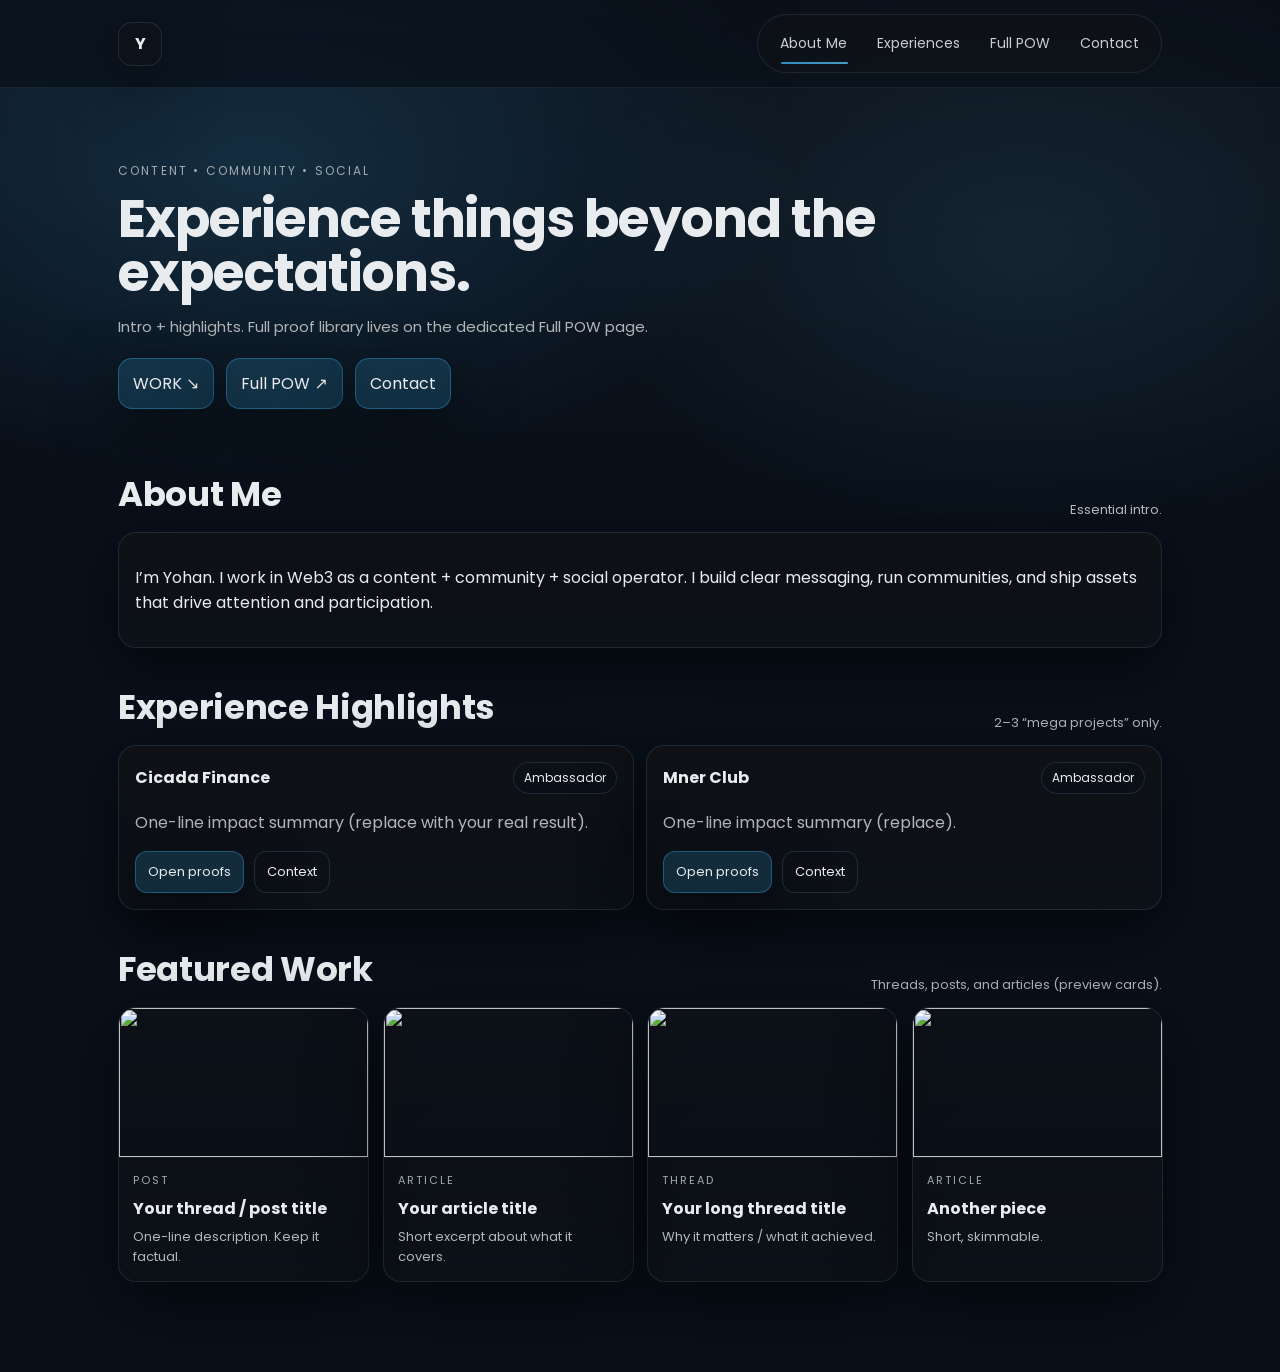
==== commit 03556731: "adjusting new front index html" ====
--- a/index.html
+++ b/index.html
@@ -14,195 +14,111 @@
 </head>
 
 <body>
-  <div id="page-top"></div>
+  <div id="site">
+    <header class="nav">
+      <div class="nav-inner">
+        <a class="home" href="/" aria-label="Home">
+          <img class="avatar" src="/assets/images/avatar.png" alt=""
+               onerror="this.style.display='none'; this.parentElement.classList.add('home-fallback');">
+          <span class="home-fallback-text">Y</span>
+        </a>
 
-  <header class="nav">
-    <div class="nav-inner">
-      <a class="home" href="#page-top" aria-label="Home">
-        <img class="avatar" src="/assets/images/avatar.png" alt=""
-             onerror="this.style.display='none'; this.parentElement.classList.add('home-fallback');">
-        <span class="home-fallback-text">Y</span>
-      </a>
+        <nav class="menu" aria-label="Primary">
+          <a class="nav-link" href="/">About Me</a>
+          <a class="nav-link" href="/experience/">Experiences</a>
+          <a class="nav-link" href="/pow/">Full POW</a>
+          <a class="nav-link" href="/contact/">Contact</a>
+          <span class="nav-ink" aria-hidden="true"></span>
+        </nav>
+      </div>
+    </header>
 
-      <nav class="menu" aria-label="Primary">
-        <a class="nav-link" href="#about">About Me</a>
-        <a class="nav-link" href="#experience">Experiences</a>
-        <a class="nav-link" href="#pow">POW</a>
-        <a class="nav-link" href="#contact">Contact</a>
-        <span class="nav-ink" aria-hidden="true"></span>
-      </nav>
-    </div>
-  </header>
+    <main class="container">
+      <section class="hero">
+        <p class="kicker">Content • Community • Social</p>
+        <h1 class="title">Experience things beyond the expectations.</h1>
+        <p class="lead">Intro + highlights. Full proof library lives on the dedicated Full POW page.</p>
 
-  <main class="container">
-    <section class="hero">
-      <p class="kicker">Content Creator • Community Builder</p>
-      <h1 class="title">Experience things beyond the expectations.</h1>
-      <p class="lead">Access curated proofs on-site. Full breakdowns in Notion.</p>
+        <div class="cta">
+          <a class="btn primary" href="#featured">WORK ↘</a>
+          <a class="btn primary" href="/pow/">Full POW ↗</a>
+          <a class="btn primary" href="/contact/">Contact</a>
+        </div>
+      </section>
 
-<div class="cta">
-  <a class="btn primary" href="#pow">POW ↘</a>
-  <a class="btn primary" href="#contact">Contact</a>
-  <a class="btn primary" href="#" id="notionLinkTop" target="_blank" rel="noreferrer">Notion page ↗</a>
-</div>
-      <div class="mini-grid">
-        <div class="mini-card">
-          <div class="mini-title">Content</div>
-          <div class="mini-text">Threads, announcements, visuals, narratives.</div>
+      <section class="section" id="intro">
+        <div class="section-head">
+          <h2>About Me</h2>
+          <p>Essential intro.</p>
         </div>
-        <div class="mini-card">
-          <div class="mini-title">Community Ops</div>
-          <div class="mini-text">Mod systems, onboarding, events, engagement.</div>
+        <div class="card">
+          <p>
+            I’m Yohan. I work in Web3 as a content + community + social operator. I build clear messaging,
+            run communities, and ship assets that drive attention and participation.
+          </p>
         </div>
-        <div class="mini-card">
-          <div class="mini-title">Ambassador</div>
-          <div class="mini-text">Brand presence, growth support, execution.</div>
+      </section>
+
+      <section class="section" id="highlights">
+        <div class="section-head">
+          <h2>Experience Highlights</h2>
+          <p>2–3 “mega projects” only.</p>
         </div>
-      </div>
-    </section>
 
-    <section id="about" class="section">
-      <div class="section-head">
-        <h2>About</h2>
-        <p>Who am I?</p>
+        <div class="grid">
+          <article class="card" style="grid-column: span 6;">
+            <div class="card-top">
+              <h3>Cicada Finance</h3>
+              <span class="pill">Ambassador</span>
+            </div>
+            <p class="muted">One-line impact summary (replace with your real result).</p>
+            <div class="actions">
+              <a class="btn small primary" href="/pow/#cicada">Open proofs</a>
+              <a class="btn small ghost" href="/experience/">Context</a>
+            </div>
+          </article>
+
+          <article class="card" style="grid-column: span 6;">
+            <div class="card-top">
+              <h3>Mner Club</h3>
+              <span class="pill">Ambassador</span>
+            </div>
+            <p class="muted">One-line impact summary (replace).</p>
+            <div class="actions">
+              <a class="btn small primary" href="/pow/#mner">Open proofs</a>
+              <a class="btn small ghost" href="/experience/">Context</a>
+            </div>
+          </article>
+        </div>
+      </section>
+
+      <section class="section" id="featured">
+        <div class="section-head">
+          <h2>Featured Work</h2>
+          <p>Threads, posts, and articles (preview cards).</p>
+        </div>
+
+        <div class="fw-grid" id="featuredGrid"></div>
+      </section>
+    </main>
+  </div>
+
+  <!-- Lightbox (used on /pow/ but included globally) -->
+  <div class="lightbox" id="lightbox" aria-hidden="true">
+    <div class="lb-backdrop" data-lb-close></div>
+    <div class="lb-panel" role="dialog" aria-modal="true" aria-label="Image viewer">
+      <div class="lb-top">
+        <div class="lb-controls">
+          <button class="lb-btn" data-lb-prev aria-label="Previous">‹</button>
+          <button class="lb-btn" data-lb-next aria-label="Next">›</button>
+        </div>
+        <button class="lb-btn lb-close" data-lb-close aria-label="Close">×</button>
       </div>
 
-      <div class="card">
-        <p>
-          I’m Yohan. I work in Web3 as a content + community + social operator. I build clear messaging,
-          run communities, and ship assets that drive attention and participation.
-        </p>
-        <div class="tags">
-          <span class="tag">Content</span>
-          <span class="tag">Community</span>
-          <span class="tag">Social</span>
-          <span class="tag">Ambassador</span>
-        </div>
-      </div>
-    </section>
-
-    <section id="experience" class="section">
-      <div class="section-head">
-        <h2>Experiences</h2>
-        <p>Roles + proofs.</p>
-      </div>
-
-      <div class="grid">
-        <article class="card">
-          <div class="card-top">
-            <h3>Cicada Finance</h3>
-            <span class="pill">Ambassador</span>
-          </div>
-          <p class="muted">Community presence + content support + execution.</p>
-          <div class="actions">
-            <button class="btn small primary" data-open="cicada">Proof (screenshots)</button>
-            <a class="btn small ghost" href="#" id="notionLinkExp1" target="_blank" rel="noreferrer">Full details</a>
-          </div>
-        </article>
-
-        <article class="card">
-          <div class="card-top">
-            <h3>Mner Club</h3>
-            <span class="pill">Ambassador</span>
-          </div>
-          <p class="muted">Replace with your second project + role.</p>
-          <div class="actions">
-            <button class="btn small primary" data-open="proj2">Proof (screenshots)</button>
-            <a class="btn small ghost" href="#" id="notionLinkExp2" target="_blank" rel="noreferrer">Read the full story of how I got into Web3 ↗</a>
-          </div>
-        </article>
-      </div>
-    </section>
-
-    <section id="pow" class="section">
-      <div class="section-head">
-        <h2>Proof of work</h2>
-        <p>Quick scan: click “View screenshots” to open the gallery.</p>
-      </div>
-
-      <div class="grid">
-        <article class="pow-card">
-          <div class="pow-thumb" aria-hidden="true"></div>
-          <div class="pow-body">
-            <div class="pow-title">Cicada — Ambassador role</div>
-            <div class="pow-meta">Category: Ambassador • Type: Screenshot set</div>
-            <div class="pow-actions">
-              <button class="btn small primary" data-open="cicada">View screenshots</button>
-              <a class="btn small ghost" href="#" id="notionLinkPow1" target="_blank" rel="noreferrer">Details (Notion)</a>
-            </div>
-          </div>
-        </article>
-
-        <article class="pow-card">
-          <div class="pow-thumb" aria-hidden="true"></div>
-          <div class="pow-body">
-            <div class="pow-title">Thread / announcement (replace)</div>
-            <div class="pow-meta">Category: Content • Type: Link</div>
-            <div class="pow-actions">
-              <a class="btn small primary" href="#" target="_blank" rel="noreferrer">Open proof</a>
-              <a class="btn small ghost" href="#" target="_blank" rel="noreferrer">Details (Notion)</a>
-            </div>
-          </div>
-        </article>
-      </div>
-
-      <div class="endcap">
-        <p class="muted">Want the full breakdown?</p>
-        <a class="btn primary" href="#" id="notionLinkBottom" target="_blank" rel="noreferrer">Check detailed PoW in Notion ↗</a>
-      </div>
-    </section>
-
-    <section id="contact" class="section">
-      <div class="section-head">
-        <h2>Contact</h2>
-        <p>Fast CTA. Recruiters shouldn’t hunt.</p>
-      </div>
-
-      <div class="contact-pills">
-       <a class="pill-btn" href="mailto:youremail@example.com">Email</a>
-       <a class="pill-btn" href="https://x.com/yourhandle" target="_blank" rel="noreferrer">Twitter</a>
-       <a class="pill-btn" href="https://t.me/yourhandle" target="_blank" rel="noreferrer">Telegram</a>
-       <a class="pill-btn ghost" href="#" id="notionLinkContact" target="_blank" rel="noreferrer">Notion</a>
-</div>
-      </div>
-
-      <footer class="footer">
-        <span>© <span id="year"></span> Yohan</span>
-        <span class="muted">Built on GitHub Pages</span>
-      </footer>
-    </section>
-  </main>
-
-<div class="modal" id="modal" aria-hidden="true">
-  <div class="modal-backdrop" data-close></div>
-
-  <div class="modal-panel" role="dialog" aria-modal="true" aria-label="Proof gallery">
-    <div class="modal-head">
-      <div class="modal-title" id="modalTitle">Proof</div>
-      <button class="icon-btn" data-close aria-label="Close">×</button>
-    </div>
-
-    <!-- THUMB GRID -->
-    <div class="thumb-grid" id="thumbGrid"></div>
-
-    <!-- VIEWER (hidden until a thumb is clicked) -->
-    <div class="viewer" id="viewer" hidden>
-      <button class="viewer-nav prev" type="button" data-prev aria-label="Previous">‹</button>
-      <img class="viewer-img" id="viewerImg" src="" alt="">
-      <button class="viewer-nav next" type="button" data-next aria-label="Next">›</button>
-      <button class="viewer-close" type="button" data-viewer-close aria-label="Close image">×</button>
-    </div>
-
-    <div class="viewer-meta">
-      <span class="muted" id="viewerCounter">0 / 0</span>
-    </div>
-
-    <div class="modal-foot">
-      <a class="btn small ghost" href="#" id="modalNotion" target="_blank" rel="noreferrer">Full details</a>
-      <button class="btn small" type="button" data-close>Back</button>
+      <img class="lb-img" id="lbImg" src="" alt="">
+      <div class="lb-counter" id="lbCounter"></div>
     </div>
   </div>
-</div>
 
   <script src="/assets/script.js"></script>
 </body>
--- a/assets/styles.css
+++ b/assets/styles.css
@@ -3,28 +3,20 @@
   --radius: 18px;
   --navH: 76px;
 
-  /* Foundation */
+  /* Palette */
   --bg: #09101A;
   --bg2:#111214;
-
-  /* Text */
-  --text: #E9ECEF;
+  --text:#E9ECEF;
   --muted:#B2B8BA;
-
-  /* Highlights */
   --accent:#34A4DF;
   --accent2:#60C5F1;
-
-  /* Structure */
   --border: rgba(69,90,107,.38);
+
   --shadow: 0 18px 60px rgba(0,0,0,.55);
 }
 
 *{ box-sizing:border-box; }
-html{
-  scroll-behavior:smooth;
-  scroll-padding-top: calc(var(--navH) + 16px);
-}
+html{ scroll-behavior:smooth; }
 body{
   margin:0;
   font-family: "Poppins", system-ui, -apple-system, Segoe UI, Roboto, Arial;
@@ -50,9 +42,14 @@
 }
 
 a{ color:inherit; text-decoration:none; }
-.container{ max-width:var(--max); margin:0 auto; padding: 22px 18px 84px; }
-
-/* ---------- NAV ---------- */
+.container{ max-width:var(--max); margin:0 auto; padding: 22px 18px 90px; }
+
+/* background blur when lightbox open */
+#site{ transition: filter .25s ease, transform .25s ease; will-change: filter, transform; }
+body.lb-open{ overflow:hidden; }
+body.lb-open #site{ filter: blur(10px); transform: scale(0.995); }
+
+/* ---------- NAV (routing) ---------- */
 .nav{
   position:sticky;
   top:0;
@@ -71,7 +68,6 @@
   justify-content:space-between;
   gap:14px;
 }
-
 .home{
   width:44px; height:44px;
   display:inline-flex;
@@ -88,11 +84,7 @@
   object-fit: cover;
   display:block;
 }
-.home-fallback-text{
-  display:none;
-  font-weight:700;
-  color: var(--text);
-}
+.home-fallback-text{ display:none; font-weight:700; }
 .home-fallback .home-fallback-text{ display:block; }
 
 .menu{
@@ -120,10 +112,10 @@
 }
 .nav-link:hover{ color: rgba(233,236,239,.98); }
 
-/* sliding underline bar */
+/* sliding underline (JS positions it) */
 .nav-ink{
   position:absolute;
-  left: 12px;
+  left:0;
   bottom: 8px;
   height: 2px;
   width: 40px;
@@ -131,7 +123,10 @@
   background: linear-gradient(90deg, rgba(52,164,223,.85), rgba(96,197,241,.75));
   box-shadow: 0 0 18px rgba(52,164,223,.22);
   transform: translateX(0);
-  transition: transform .18s ease, width .18s ease, opacity .18s ease;
+  transition:
+    transform .22s cubic-bezier(.2,.9,.2,1),
+    width .22s cubic-bezier(.2,.9,.2,1),
+    opacity .18s ease;
   opacity: 0;
 }
 
@@ -193,46 +188,10 @@
   background: rgba(52,164,223,.18);
   border-color: rgba(52,164,223,.40);
 }
-.btn.ghost, button.btn.ghost{
-  background: transparent;
-  box-shadow:none;
-}
-.btn.small, button.btn.small{
-  padding: 10px 12px;
-  border-radius: 12px;
-  font-size: 13px;
-}
-
-/* IMPORTANT: icon-btn only for modal close */
-button.icon-btn[data-close]{
-  width: 44px;
-  height: 44px;
-  padding: 0;
-  border-radius: 14px;
-  border: 1px solid rgba(69,90,107,.42);
-  background: rgba(17,18,20,.50);
-  color: var(--text);
-  font-size: 22px;
-  line-height: 1;
-}
-
-/* ---------- MINI CARDS ---------- */
-.mini-grid{
-  margin-top: 22px;
-  display:grid;
-  grid-template-columns: repeat(3, 1fr);
-  gap: 12px;
-}
-.mini-card{
-  padding: 16px;
-  border-radius: var(--radius);
-  border: 1px solid rgba(69,90,107,.34);
-  background: linear-gradient(180deg, rgba(17,18,20,.62), rgba(17,18,20,.38));
-}
-.mini-title{ font-weight:600; margin-bottom:6px; }
-.mini-text{ color: var(--muted); font-size: 13px; line-height: 1.5; }
-
-/* ---------- SECTIONS ---------- */
+.btn.ghost, button.btn.ghost{ background: transparent; box-shadow:none; }
+.btn.small, button.btn.small{ padding: 10px 12px; border-radius: 12px; font-size: 13px; }
+
+/* ---------- Sections ---------- */
 .section{ padding: 34px 0 0; }
 .section-head{
   display:flex;
@@ -271,59 +230,93 @@
 .card h3{ margin:0; font-size:16px; }
 .muted{ color: var(--muted); }
 .actions{ margin-top: 12px; display:flex; gap:10px; flex-wrap:wrap; }
-
 .pill{
   font-size: 12px;
   padding: 6px 10px;
   border-radius: 999px;
   border: 1px solid rgba(69,90,107,.34);
   background: rgba(9,16,26,.35);
-  color: rgba(233,236,239,.86);
-}
-
-/* ---------- POW CARDS (temporary; we’ll convert to gallery tiles next) ---------- */
-.pow-card{
-  grid-column: span 12;
+}
+
+/* ---------- Featured Work (Samad-like cards) ---------- */
+.fw-grid{
   display:grid;
-  grid-template-columns: 160px 1fr;
+  grid-template-columns: repeat(12, 1fr);
   gap: 14px;
-  padding: 14px;
-  border-radius: var(--radius);
-  border: 1px solid rgba(69,90,107,.34);
-  background: linear-gradient(180deg, rgba(17,18,20,.64), rgba(17,18,20,.40));
-  box-shadow: var(--shadow);
-}
-.pow-thumb{
-  border-radius: 14px;
-  border: 1px solid rgba(69,90,107,.34);
-  background:
-    radial-gradient(120px 120px at 30% 30%, rgba(52,164,223,.22), transparent 60%),
-    rgba(255,255,255,.02);
-}
-.pow-title{ font-weight:600; }
-.pow-meta{ margin-top:6px; color: var(--muted); font-size: 13px; }
-.pow-actions{ margin-top: 12px; display:flex; gap:10px; flex-wrap:wrap; }
-
-.endcap{
-  margin-top: 16px;
-  padding: 14px;
-  border-radius: var(--radius);
-  border: 1px dashed rgba(69,90,107,.50);
-  background: rgba(17,18,20,.30);
-  display:flex;
-  align-items:center;
-  justify-content:space-between;
-  gap:12px;
-  flex-wrap:wrap;
-}
-
-/* ---------- CONTACT PILLS ---------- */
-.contact-pills{
-  display:flex;
-  gap:10px;
-  flex-wrap:wrap;
-  margin-top: 10px;
-}
+}
+.fw-card{
+  grid-column: span 3;
+  border-radius: 18px;
+  border: 1px solid rgba(69,90,107,.30);
+  background: linear-gradient(180deg, rgba(17,18,20,.62), rgba(17,18,20,.36));
+  box-shadow: 0 20px 70px rgba(0,0,0,.55);
+  overflow:hidden;
+  position:relative;
+
+  transform: translateY(10px);
+  opacity: 0;
+  transition:
+    transform .30s cubic-bezier(.2,.9,.2,1),
+    opacity .30s ease,
+    box-shadow .25s ease,
+    border-color .25s ease;
+  will-change: transform, opacity;
+}
+.fw-card.in{
+  transform: translateY(0);
+  opacity: 1;
+}
+.fw-card::before{
+  content:"";
+  position:absolute;
+  inset:-2px;
+  background: radial-gradient(600px 200px at 30% 0%, rgba(52,164,223,.16), transparent 55%);
+  opacity: 0;
+  transition: opacity .25s ease;
+  pointer-events:none;
+}
+.fw-card:hover{
+  transform: translateY(-6px);
+  border-color: rgba(96,197,241,.42);
+  box-shadow: 0 30px 90px rgba(0,0,0,.62), 0 0 40px rgba(52,164,223,.10);
+}
+.fw-card:hover::before{ opacity: 1; }
+
+.fw-thumb{
+  height: 150px;
+  background: rgba(9,16,26,.35);
+  border-bottom: 1px solid rgba(69,90,107,.22);
+  display:flex;
+  align-items:center;
+  justify-content:center;
+}
+.fw-thumb img{
+  width:100%;
+  height:100%;
+  object-fit: cover;
+  display:block;
+}
+.fw-body{ padding: 14px; }
+.fw-kind{
+  font-size: 11px;
+  letter-spacing: .18em;
+  text-transform: uppercase;
+  color: rgba(178,184,186,.92);
+  margin-bottom: 10px;
+}
+.fw-title{
+  font-weight: 700;
+  line-height: 1.25;
+  margin-bottom: 8px;
+}
+.fw-desc{
+  color: var(--muted);
+  font-size: 13px;
+  line-height: 1.55;
+}
+
+/* ---------- Contact ---------- */
+.contact-pills{ display:flex; gap:10px; flex-wrap:wrap; margin-top: 10px; }
 .pill-btn{
   display:inline-flex;
   align-items:center;
@@ -332,7 +325,6 @@
   border-radius: 999px;
   border: 1px solid rgba(69,90,107,.38);
   background: rgba(17,18,20,.52);
-  color: var(--text);
   box-shadow: var(--shadow);
 }
 .pill-btn:hover{
@@ -341,7 +333,6 @@
 }
 .pill-btn.ghost{ background: transparent; box-shadow:none; }
 
-/* ---------- FOOTER ---------- */
 .footer{
   margin-top: 24px;
   display:flex;
@@ -351,195 +342,115 @@
   color: rgba(233,236,239,.78);
 }
 
-/* Modal layout */
-.modal{ position:fixed; inset:0; display:none; align-items:center; justify-content:center; padding:16px; z-index:999; }
-.modal.show{ display:flex; }
-.modal-backdrop{ position:absolute; inset:0; background: rgba(0,0,0,.62); }
-
-.modal-panel{
+/* ---------- Lightbox ---------- */
+.lightbox{
+  position:fixed;
+  inset:0;
+  display:flex;
+  align-items:center;
+  justify-content:center;
+  padding: 18px;
+  z-index: 1000;
+  opacity:0;
+  pointer-events:none;
+  transition: opacity .18s ease;
+}
+.lightbox.open{
+  opacity:1;
+  pointer-events:auto;
+}
+.lb-backdrop{
+  position:absolute;
+  inset:0;
+  background: rgba(0,0,0,.55);
+  backdrop-filter: blur(8px);
+}
+.lb-panel{
   position:relative;
-  width: min(920px, calc(100vw - 32px));
-  max-height: calc(100vh - 32px);
-  padding: 16px;
-  border-radius: 20px;
+  width: min(1100px, calc(100vw - 36px));
+  max-height: calc(100vh - 36px);
+  border-radius: 18px;
   border: 1px solid rgba(69,90,107,.42);
-  background: rgba(9,16,26,.92);
-  backdrop-filter: blur(10px);
+  background: rgba(9,16,26,.82);
   box-shadow: var(--shadow);
-  overflow: auto;
-}
-
-.thumb-grid{
-  margin-top: 12px;
-  display:grid;
-  grid-template-columns: repeat(2, 1fr);
-  gap: 10px;
-}
-
-.thumb{
-  border-radius: 16px;
   overflow:hidden;
-  border: 1px solid rgba(69,90,107,.34);
-  background: rgba(17,18,20,.38);
-  cursor: pointer;
-}
-
-.thumb img{
-  width:100%;
-  height: 180px;       /* consistent thumbnail height */
-  object-fit: cover;
-  display:block;
-}
-
-@media (max-width: 720px){
-  .thumb-grid{ grid-template-columns: 1fr; }
-  .thumb img{ height: 200px; }
-}
-
-/* Full image viewer overlay (inside modal) */
-.viewer{
-  position: fixed;
-  inset: 0;
-  background: rgba(0,0,0,.78);
-  display:flex;
-  align-items:center;
-  justify-content:center;
-  z-index: 1000;
-}
-
-.viewer-img{
-  max-width: min(1100px, 92vw);
-  max-height: 86vh;
-  object-fit: contain;
-  border-radius: 16px;
-  border: 1px solid rgba(69,90,107,.34);
-  background: rgba(17,18,20,.38);
-}
-
-.viewer-nav{
-  position: absolute;
-  top: 50%;
-  transform: translateY(-50%);
-  width: 44px;
-  height: 44px;
-  border-radius: 999px;
-  border: 1px solid rgba(69,90,107,.42);
-  background: rgba(17,18,20,.60);
-  color: var(--text);
-  font-size: 26px;
-  line-height: 1;
-  display:flex;
-  align-items:center;
-  justify-content:center;
-}
-
-.viewer-nav.prev{ left: 16px; }
-.viewer-nav.next{ right: 16px; }
-
-.viewer-close{
+
+  transform: translateY(8px) scale(.98);
+  opacity: 0;
+  transition: transform .22s cubic-bezier(.2,.9,.2,1), opacity .22s ease;
+}
+.lightbox.open .lb-panel{
+  transform: translateY(0) scale(1);
+  opacity: 1;
+}
+.lb-top{
   position:absolute;
-  top: 16px;
-  right: 16px;
-  width: 44px;
-  height: 44px;
-  border-radius: 14px;
+  left: 12px;
+  right: 12px;
+  top: 12px;
+  display:flex;
+  justify-content:space-between;
+  align-items:center;
+  gap:10px;
+  z-index: 2;
+}
+.lb-controls{ display:flex; gap:10px; }
+
+.lb-btn{
+  width: 42px;
+  height: 42px;
+  border-radius: 999px;
   border: 1px solid rgba(69,90,107,.42);
   background: rgba(17,18,20,.60);
   color: var(--text);
   font-size: 22px;
   line-height: 1;
-}
-
-/* Viewer (one screenshot at a time) */
-.viewer{
-  position:relative;
-  margin-top: 12px;
-  height: min(68vh, 620px);
-  border-radius: 16px;
-  border: 1px solid rgba(69,90,107,.34);
-  background: rgba(17,18,20,.38);
-  display:flex;
-  align-items:center;
-  justify-content:center;
-  overflow:hidden;
-}
-
-.viewer-img{
-  max-width: 100%;
-  max-height: 100%;
+  display:flex;
+  align-items:center;
+  justify-content:center;
+  cursor:pointer;
+}
+.lb-btn:disabled{ opacity:.35; cursor:not-allowed; }
+.lb-close{ border-radius: 14px; font-size: 20px; }
+
+.lb-img{
+  width:100%;
+  height: min(82vh, 760px);
   object-fit: contain;
   display:block;
-}
-
-.viewer-nav{
+  padding: 52px 12px 12px;
+}
+.lb-counter{
   position:absolute;
-  top: 50%;
-  transform: translateY(-50%);
-  width: 44px;
-  height: 44px;
-  border-radius: 999px;
-  border: 1px solid rgba(69,90,107,.42);
-  background: rgba(17,18,20,.60);
-  color: var(--text);
-  font-size: 26px;
-  line-height: 1;
-  display:flex;
-  align-items:center;
-  justify-content:center;
-  cursor: pointer;
-  user-select:none;
-}
-
-.viewer-nav.prev{ left: 12px; }
-.viewer-nav.next{ right: 12px; }
-
-.viewer-nav:disabled{
-  opacity: .35;
-  cursor: not-allowed;
-}
-
-.viewer-meta{
-  margin-top: 10px;
-  display:flex;
-  justify-content:space-between;
-  align-items:center;
-}
-
-.modal-foot{
-  margin-top: 14px;
-  display:flex;
-  justify-content:space-between;
-  gap:10px;
-  flex-wrap:wrap;
-}
-
-/* ---------- REVEAL ---------- */
-.reveal{ opacity:0; transform: translateY(10px); transition: opacity .35s ease, transform .35s ease; }
-.reveal.in{ opacity:1; transform: translateY(0); }
-
-/* ---------- CURSOR ---------- */
+  left: 16px;
+  bottom: 12px;
+  font-size: 13px;
+  color: var(--muted);
+}
+
+/* ---------- Cursor ---------- */
 @media (hover:hover) and (pointer:fine){
-  a, button, .btn, .home, .nav-link, [data-open], .pill-btn{
+  a, button, .btn, .home, .nav-link, .pill-btn, .fw-card{
     cursor: url("/assets/cursors/hand.png") 10 4, pointer !important;
   }
-  p, li, .lead, .muted { cursor: text; }
-}
-
-/* ---------- RESPONSIVE ---------- */
+}
+
+/* ---------- Responsive ---------- */
+@media (max-width: 1080px){
+  .fw-card{ grid-column: span 6; }
+}
+@media (max-width: 680px){
+  .fw-card{ grid-column: span 12; }
+  .fw-thumb{ height: 180px; }
+}
 @media (max-width: 860px){
   .nav-inner{ padding: 12px 14px; }
   .home{ width:40px; height:40px; }
   .avatar{ width:30px; height:30px; }
   .menu{ gap:8px; padding: 8px 10px; }
   .nav-link{ font-size:13px; padding: 7px 9px; }
-
   .hero{ padding: 42px 0 22px; }
   .title{ font-size: 36px; line-height: 1.08; }
-
-  .mini-grid{ grid-template-columns: 1fr; }
-  .section-head{ flex-direction:column; align-items:flex-start; }
-  .pow-card{ grid-template-columns: 1fr; }
-  .gallery{ grid-template-columns: 1fr; }
 }
 @media (max-width: 560px){
   .cta{ flex-direction: column; align-items: stretch; }
@@ -547,6 +458,5 @@
 }
 @media (prefers-reduced-motion: reduce){
   html{ scroll-behavior:auto; }
-  .btn, .nav-ink, .reveal{ transition:none; }
-  .reveal{ opacity:1; transform:none; }
-}
+  #site, .lightbox, .lb-panel, .fw-card, .nav-ink{ transition:none; }
+}
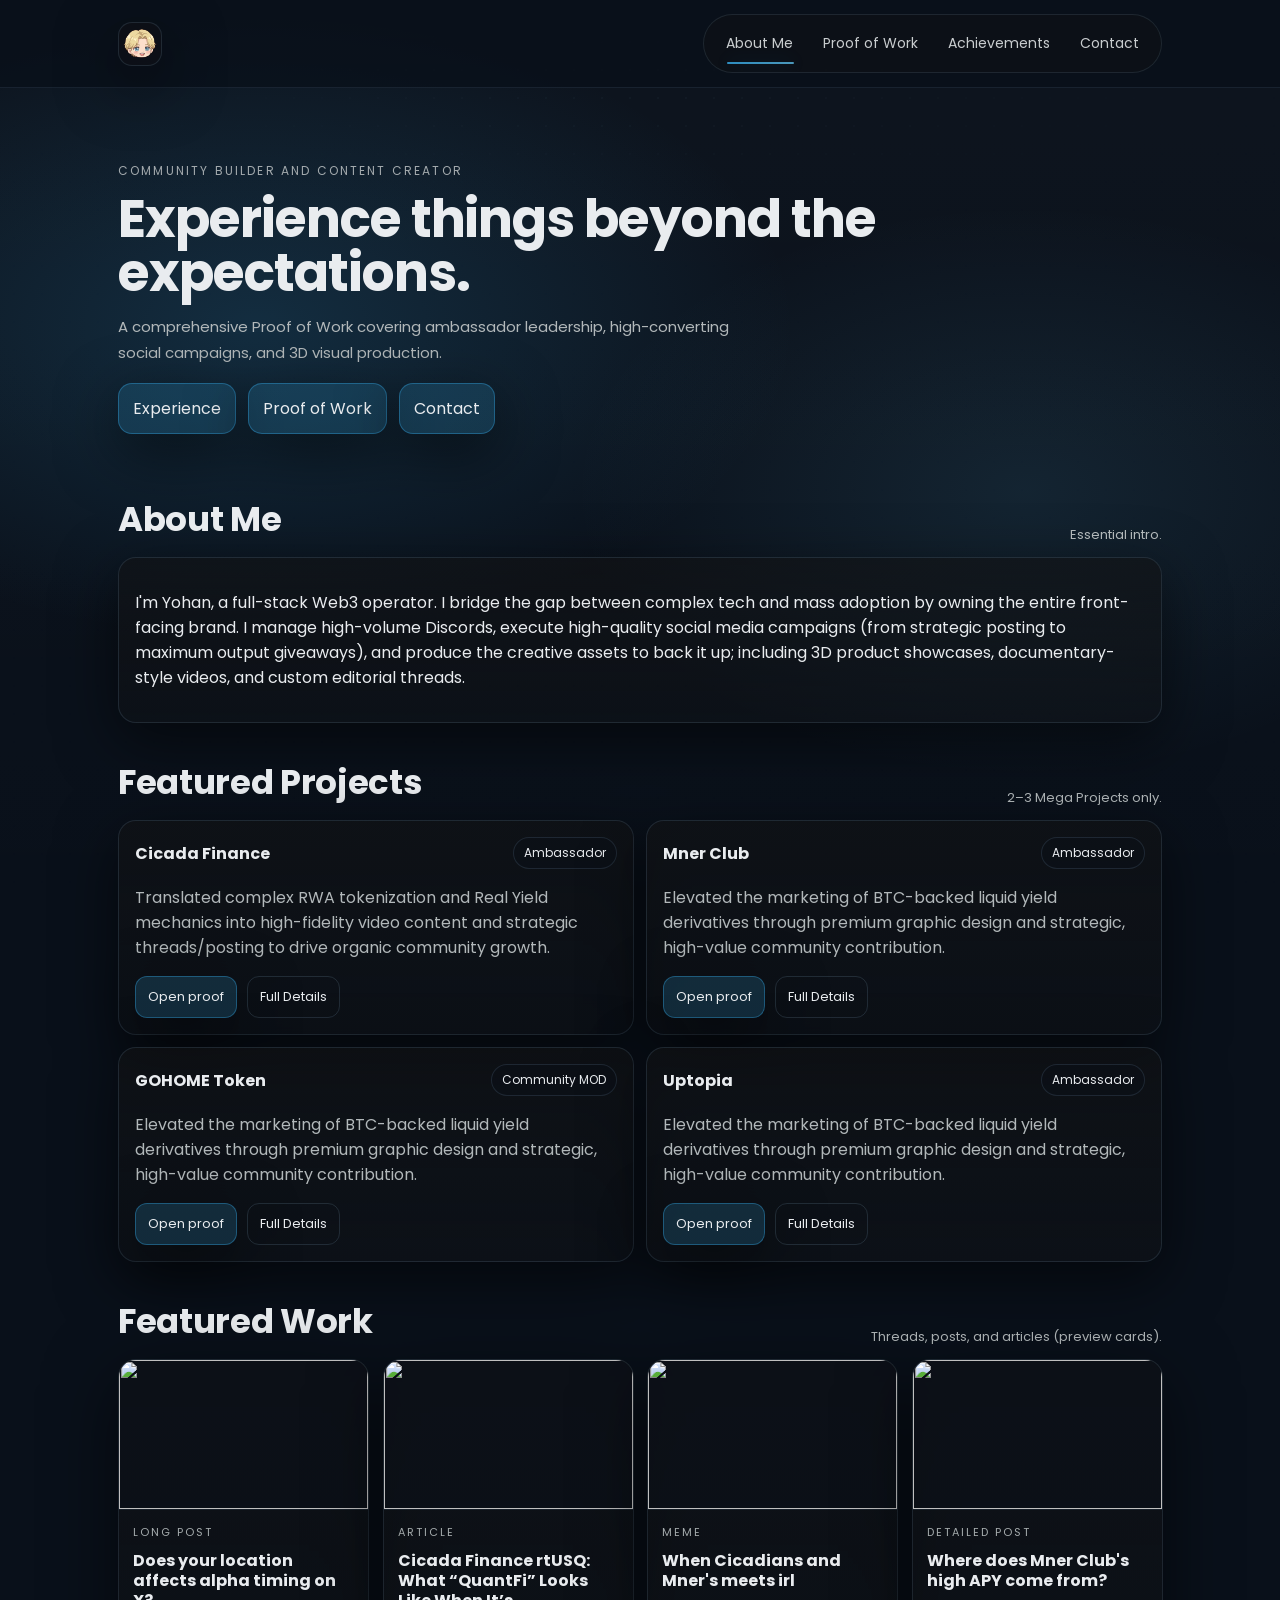
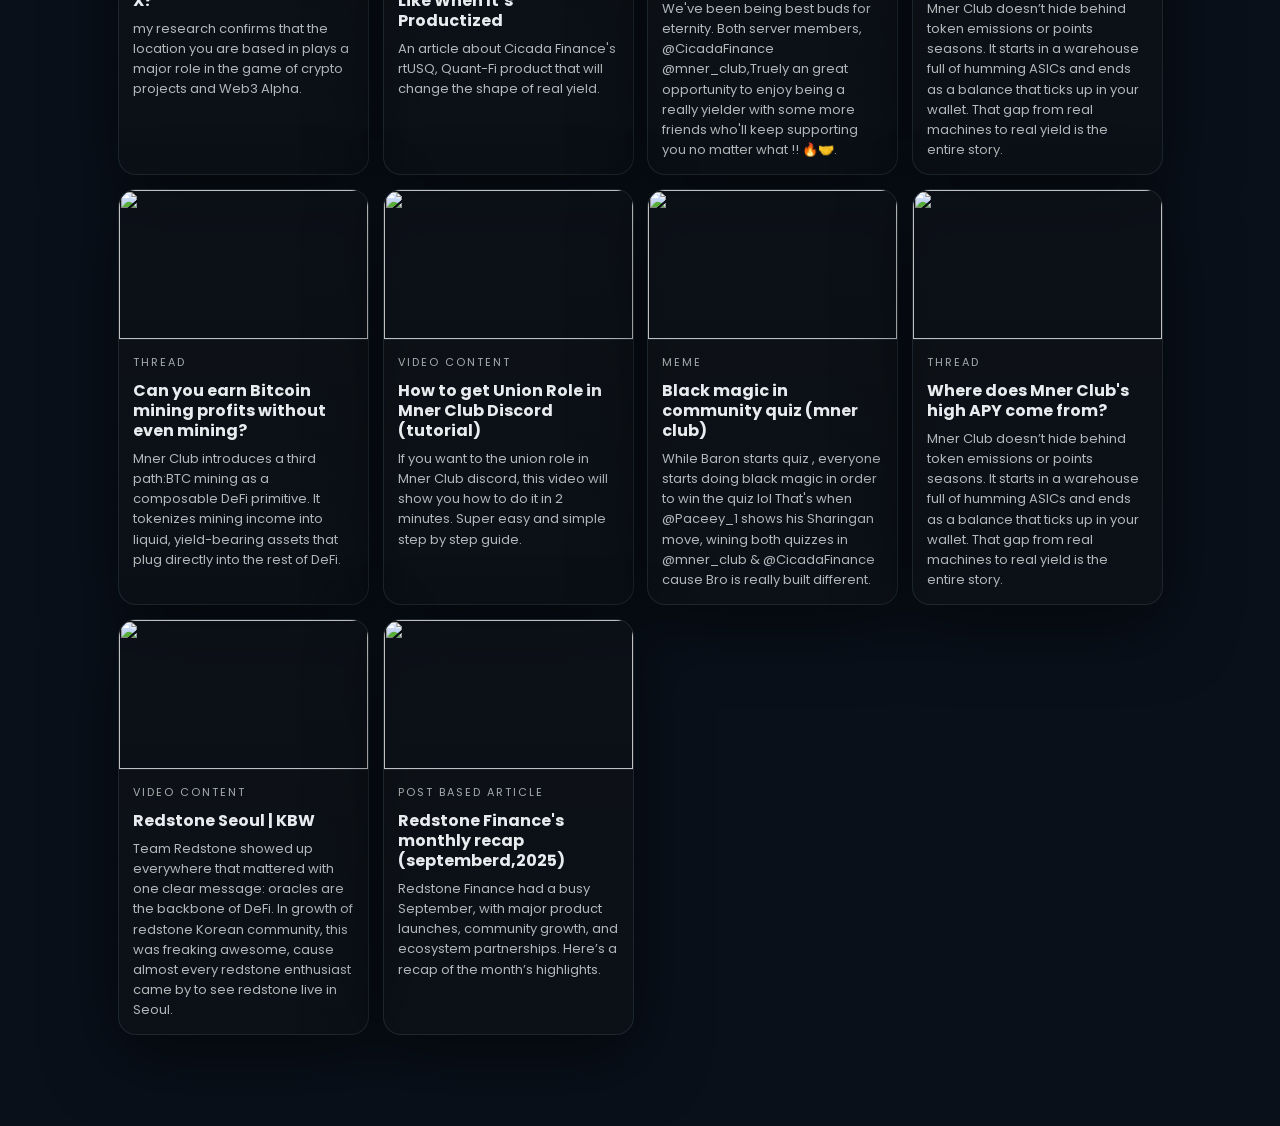
==== commit bdea4b2a: "New edited index html" ====
--- a/index.html
+++ b/index.html
@@ -1,125 +1,132 @@
-<!doctype html>
-<html lang="en">
-<head>
-  <meta charset="utf-8" />
-  <meta name="viewport" content="width=device-width, initial-scale=1" />
-  <title>Yohan</title>
-  <meta name="description" content="Web3 proof of work: content, community, social ops." />
-
-  <link rel="preconnect" href="https://fonts.googleapis.com">
-  <link rel="preconnect" href="https://fonts.gstatic.com" crossorigin>
-  <link href="https://fonts.googleapis.com/css2?family=Poppins:wght@300;400;500;600;700&display=swap" rel="stylesheet">
-
-  <link rel="stylesheet" href="/assets/styles.css" />
-</head>
-
-<body>
-  <div id="site">
-    <header class="nav">
-      <div class="nav-inner">
-        <a class="home" href="/" aria-label="Home">
-          <img class="avatar" src="/assets/images/avatar.png" alt=""
-               onerror="this.style.display='none'; this.parentElement.classList.add('home-fallback');">
-          <span class="home-fallback-text">Y</span>
-        </a>
-
-        <nav class="menu" aria-label="Primary">
-          <a class="nav-link" href="/">About Me</a>
-          <a class="nav-link" href="/experience/">Experiences</a>
-          <a class="nav-link" href="/pow/">Full POW</a>
-          <a class="nav-link" href="/contact/">Contact</a>
-          <span class="nav-ink" aria-hidden="true"></span>
-        </nav>
-      </div>
-    </header>
-
-    <main class="container">
-      <section class="hero">
-        <p class="kicker">Content • Community • Social</p>
-        <h1 class="title">Experience things beyond the expectations.</h1>
-        <p class="lead">Intro + highlights. Full proof library lives on the dedicated Full POW page.</p>
-
-        <div class="cta">
-          <a class="btn primary" href="#featured">WORK ↘</a>
-          <a class="btn primary" href="/pow/">Full POW ↗</a>
-          <a class="btn primary" href="/contact/">Contact</a>
-        </div>
-      </section>
-
-      <section class="section" id="intro">
-        <div class="section-head">
-          <h2>About Me</h2>
-          <p>Essential intro.</p>
-        </div>
-        <div class="card">
-          <p>
-            I’m Yohan. I work in Web3 as a content + community + social operator. I build clear messaging,
-            run communities, and ship assets that drive attention and participation.
-          </p>
-        </div>
-      </section>
-
-      <section class="section" id="highlights">
-        <div class="section-head">
-          <h2>Experience Highlights</h2>
-          <p>2–3 “mega projects” only.</p>
-        </div>
-
-        <div class="grid">
-          <article class="card" style="grid-column: span 6;">
-            <div class="card-top">
-              <h3>Cicada Finance</h3>
-              <span class="pill">Ambassador</span>
-            </div>
-            <p class="muted">One-line impact summary (replace with your real result).</p>
-            <div class="actions">
-              <a class="btn small primary" href="/pow/#cicada">Open proofs</a>
-              <a class="btn small ghost" href="/experience/">Context</a>
-            </div>
-          </article>
-
-          <article class="card" style="grid-column: span 6;">
-            <div class="card-top">
-              <h3>Mner Club</h3>
-              <span class="pill">Ambassador</span>
-            </div>
-            <p class="muted">One-line impact summary (replace).</p>
-            <div class="actions">
-              <a class="btn small primary" href="/pow/#mner">Open proofs</a>
-              <a class="btn small ghost" href="/experience/">Context</a>
-            </div>
-          </article>
-        </div>
-      </section>
-
-      <section class="section" id="featured">
-        <div class="section-head">
-          <h2>Featured Work</h2>
-          <p>Threads, posts, and articles (preview cards).</p>
-        </div>
-
-        <div class="fw-grid" id="featuredGrid"></div>
-      </section>
-    </main>
-  </div>
-
-  <!-- Lightbox (used on /pow/ but included globally) -->
-  <div class="lightbox" id="lightbox" aria-hidden="true">
-    <div class="lb-backdrop" data-lb-close></div>
-    <div class="lb-panel" role="dialog" aria-modal="true" aria-label="Image viewer">
-      <div class="lb-top">
-        <div class="lb-controls">
-          <button class="lb-btn" data-lb-prev aria-label="Previous">‹</button>
-          <button class="lb-btn" data-lb-next aria-label="Next">›</button>
-        </div>
-        <button class="lb-btn lb-close" data-lb-close aria-label="Close">×</button>
-      </div>
-
-      <img class="lb-img" id="lbImg" src="" alt="">
-      <div class="lb-counter" id="lbCounter"></div>
-    </div>
-  </div>
-
-  <script src="/assets/script.js"></script>
-</body>
-</html>
+<!doctype html>
+<html lang="en">
+<head>
+  <meta charset="utf-8" />
+  <meta name="viewport" content="width=device-width, initial-scale=1" />
+  <title>Yohan's portfolio</title>
+  <meta name="description" content="Yohan's portfolio: Web3 content, community, and social operations." />
+  <link rel="icon" href="/assets/images/avatar-yohan.png" />
+  <img src = "/assets/images/avatar-yohan.png" style="display:none;" onerror="this.onerror=null; this.src='/assets/images/avatar-yohan.webp';">
+  <link rel="preconnect" href="https://fonts.googleapis.com">
+  <link rel="preconnect" href="https://fonts.gstatic.com" crossorigin>
+  <link href="https://fonts.googleapis.com/css2?family=Poppins:wght@300;400;500;600;700&display=swap" rel="stylesheet">
+  <link rel="stylesheet" href="/assets/styles.css" />
+</head>
+
+<body>
+  <div id="site">
+    <header class="nav">
+      <div class="nav-inner">
+        <a class="home" href="#top" aria-label="Back to top">
+         <img class="avatar"
+              src="/assets/images/avatar-yohan.webp"
+              width="34" height="34"
+              alt="Yohan Avatar"
+              onerror="this.onerror=null; this.src='/assets/images/avatar-yohan.png';">
+         </a>
+
+        <nav class="menu" aria-label="Primary">
+          <a class="nav-link" href="/">About Me</a>
+          <a class="nav-link" href="/pow/">Proof of Work</a>
+          <a class="nav-link" href="/experience/">Achievements</a>
+          <a class="nav-link" href="/contact/">Contact</a>
+          <span class="nav-ink" aria-hidden="true"></span>
+        </nav>
+      </div>
+    </header>
+
+    <main class="container">
+      <section class="hero">
+        <p class="kicker">Community builder and content creator</p>
+        <h1 class="title">Experience things beyond the expectations.</h1>
+        <p class="lead">A comprehensive Proof of Work covering ambassador leadership, high-converting social campaigns, and 3D visual production.</p>
+
+        <div class="cta">
+          <a class="btn primary" href="#featured">Experience</a>
+          <a class="btn primary" href="/pow/">Proof of Work</a>
+          <a class="btn primary" href="/contact/">Contact</a>
+        </div>
+      </section>
+
+      <section class="section" id="intro">
+        <div class="section-head">
+          <h2>About Me</h2>
+          <p>Essential intro.</p>
+        </div>
+        <div class="card">
+          <p>
+            I'm Yohan, a full-stack Web3 operator. I bridge the gap between complex tech and mass adoption by owning the entire front-facing brand. I manage high-volume Discords, execute high-quality social media campaigns (from strategic posting to maximum output giveaways), and produce the creative assets to back it up; including 3D product showcases, documentary-style videos, and custom editorial threads.
+          </p>
+        </div>
+      </section>
+
+      <section class="section" id="highlights">
+        <div class="section-head">
+          <h2>Featured Projects</h2>
+          <p>2–3 Mega Projects only.</p>
+        </div>
+
+        <div class="grid">
+          <article class="card" style="grid-column: span 6;">
+            <div class="card-top">
+              <h3>Cicada Finance</h3>
+              <span class="pill">Ambassador</span>
+            </div>
+            <p class="muted">Translated complex RWA tokenization and Real Yield mechanics into high-fidelity video content and strategic threads/posting to drive organic community growth.</p>
+            <div class="actions">
+              <button class="btn small primary" type="button" data-open-proof="cicada">Open proof</button>
+              <a class="btn small ghost" href="/experience/#cicada">Full Details</a>
+            </div>
+          </article>
+
+          <article class="card" style="grid-column: span 6;">
+            <div class="card-top">
+              <h3>Mner Club</h3>
+              <span class="pill">Ambassador</span>
+            </div>
+            <p class="muted">Elevated the marketing of BTC-backed liquid yield derivatives through premium graphic design and strategic, high-value community contribution.</p>
+            <div class="actions">
+              <button class="btn small primary" type="button" data-open-proof="mner">Open proof</button>
+              <a class="btn small ghost" href="/experience/#mner">Full Details</a>
+            </div>
+          </article>
+
+          <article class="card" style="grid-column: span 6;">
+            <div class="card-top">
+              <h3>GOHOME Token</h3>
+              <span class="pill">Community MOD</span>
+            </div>
+            <p class="muted">Elevated the marketing of BTC-backed liquid yield derivatives through premium graphic design and strategic, high-value community contribution.</p>
+            <div class="actions">
+              <button class="btn small primary" type="button" data-open-proof="gohome">Open proof</button>
+              <a class="btn small ghost" href="/experience/#gohome">Full Details</a>
+            </div>
+          </article>
+
+          <article class="card" style="grid-column: span 6;">
+            <div class="card-top">
+              <h3>Uptopia</h3>
+              <span class="pill">Ambassador</span>
+            </div>
+            <p class="muted">Elevated the marketing of BTC-backed liquid yield derivatives through premium graphic design and strategic, high-value community contribution.</p>
+            <div class="actions">
+              <button class="btn small primary" type="button" data-open-proof="uptopia">Open proof</button>
+              <a class="btn small ghost" href="/experience/#uptopia">Full Details</a>
+            </div>
+          </article>
+        </div>
+      </section>
+
+      <section class="section" id="featured">
+        <div class="section-head">
+          <h2>Featured Work</h2>
+          <p>Threads, posts, and articles (preview cards).</p>
+        </div>
+        <div class="fw-grid" id="featuredGrid"></div>
+      </section>
+    </main>
+  </div>
+
+  <script src="/assets/script.js"></script>
+</body>
+</html>
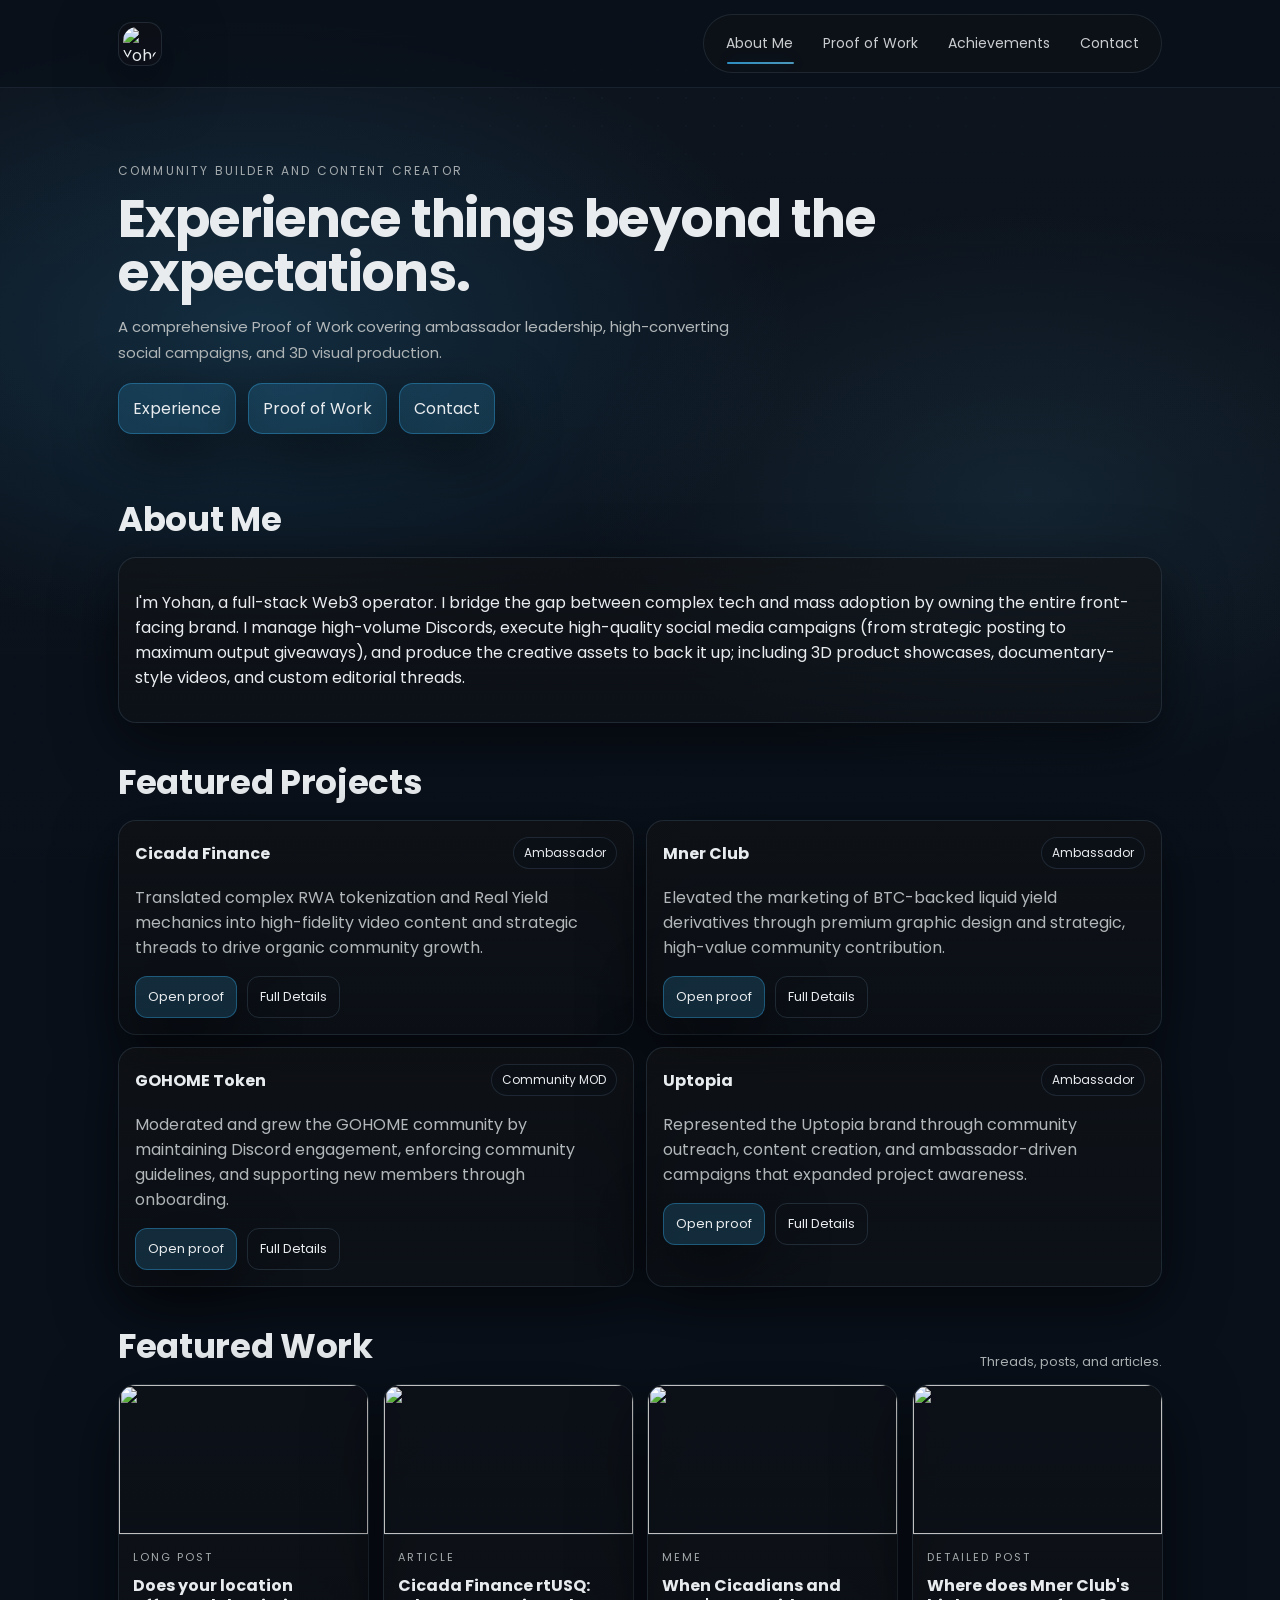
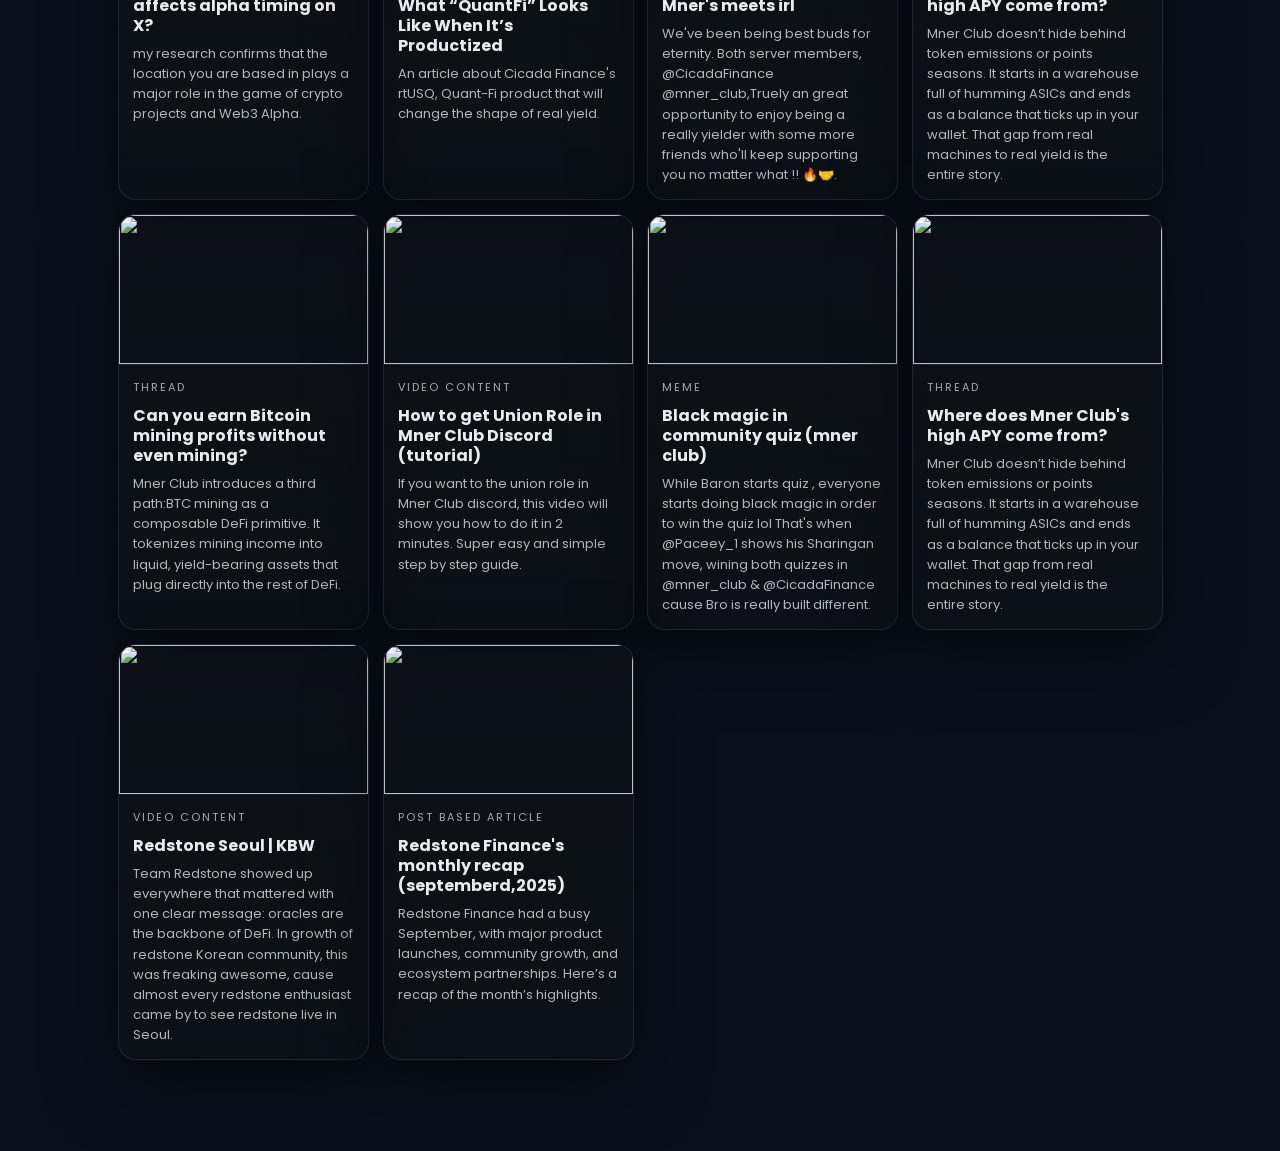
==== commit 0b209e53: "Update index.html" ====
--- a/index.html
+++ b/index.html
@@ -6,7 +6,6 @@
   <title>Yohan's portfolio</title>
   <meta name="description" content="Yohan's portfolio: Web3 content, community, and social operations." />
   <link rel="icon" href="/assets/images/avatar-yohan.png" />
-  <img src = "/assets/images/avatar-yohan.png" style="display:none;" onerror="this.onerror=null; this.src='/assets/images/avatar-yohan.webp';">
   <link rel="preconnect" href="https://fonts.googleapis.com">
   <link rel="preconnect" href="https://fonts.gstatic.com" crossorigin>
   <link href="https://fonts.googleapis.com/css2?family=Poppins:wght@300;400;500;600;700&display=swap" rel="stylesheet">
@@ -17,13 +16,12 @@
   <div id="site">
     <header class="nav">
       <div class="nav-inner">
-        <a class="home" href="#top" aria-label="Back to top">
-         <img class="avatar"
-              src="/assets/images/avatar-yohan.webp"
-              width="34" height="34"
-              alt="Yohan Avatar"
-              onerror="this.onerror=null; this.src='/assets/images/avatar-yohan.png';">
-         </a>
+        <a class="home" href="/" aria-label="Go to homepage">
+          <img class="avatar"
+               src="/assets/images/avatar-yohan.png"
+               width="34" height="34"
+               alt="Yohan Avatar">
+        </a>
 
         <nav class="menu" aria-label="Primary">
           <a class="nav-link" href="/">About Me</a>
@@ -51,7 +49,6 @@
       <section class="section" id="intro">
         <div class="section-head">
           <h2>About Me</h2>
-          <p>Essential intro.</p>
         </div>
         <div class="card">
           <p>
@@ -63,7 +60,6 @@
       <section class="section" id="highlights">
         <div class="section-head">
           <h2>Featured Projects</h2>
-          <p>2–3 Mega Projects only.</p>
         </div>
 
         <div class="grid">
@@ -72,7 +68,7 @@
               <h3>Cicada Finance</h3>
               <span class="pill">Ambassador</span>
             </div>
-            <p class="muted">Translated complex RWA tokenization and Real Yield mechanics into high-fidelity video content and strategic threads/posting to drive organic community growth.</p>
+            <p class="muted">Translated complex RWA tokenization and Real Yield mechanics into high-fidelity video content and strategic threads to drive organic community growth.</p>
             <div class="actions">
               <button class="btn small primary" type="button" data-open-proof="cicada">Open proof</button>
               <a class="btn small ghost" href="/experience/#cicada">Full Details</a>
@@ -96,7 +92,7 @@
               <h3>GOHOME Token</h3>
               <span class="pill">Community MOD</span>
             </div>
-            <p class="muted">Elevated the marketing of BTC-backed liquid yield derivatives through premium graphic design and strategic, high-value community contribution.</p>
+            <p class="muted">Moderated and grew the GOHOME community by maintaining Discord engagement, enforcing community guidelines, and supporting new members through onboarding.</p>
             <div class="actions">
               <button class="btn small primary" type="button" data-open-proof="gohome">Open proof</button>
               <a class="btn small ghost" href="/experience/#gohome">Full Details</a>
@@ -108,7 +104,7 @@
               <h3>Uptopia</h3>
               <span class="pill">Ambassador</span>
             </div>
-            <p class="muted">Elevated the marketing of BTC-backed liquid yield derivatives through premium graphic design and strategic, high-value community contribution.</p>
+            <p class="muted">Represented the Uptopia brand through community outreach, content creation, and ambassador-driven campaigns that expanded project awareness.</p>
             <div class="actions">
               <button class="btn small primary" type="button" data-open-proof="uptopia">Open proof</button>
               <a class="btn small ghost" href="/experience/#uptopia">Full Details</a>
@@ -120,13 +116,29 @@
       <section class="section" id="featured">
         <div class="section-head">
           <h2>Featured Work</h2>
-          <p>Threads, posts, and articles (preview cards).</p>
+          <p>Threads, posts, and articles.</p>
         </div>
         <div class="fw-grid" id="featuredGrid"></div>
       </section>
     </main>
   </div>
 
+  <!-- LIGHTBOX (was completely missing before) -->
+  <div class="lightbox" id="lightbox" role="dialog" aria-modal="true" aria-label="Proof of work images" aria-hidden="true">
+    <div class="lb-backdrop"></div>
+    <div class="lb-panel">
+      <div class="lb-top">
+        <span class="lb-counter" id="lbCounter">1 / 1</span>
+        <div class="lb-controls">
+          <button class="lb-btn" data-lb-prev aria-label="Previous image">&#8592;</button>
+          <button class="lb-btn" data-lb-next aria-label="Next image">&#8594;</button>
+          <button class="lb-btn lb-close" data-lb-close aria-label="Close lightbox">&#x2715;</button>
+        </div>
+      </div>
+      <img class="lb-img" id="lbImg" src="" alt="Proof of work image" />
+    </div>
+  </div>
+
   <script src="/assets/script.js"></script>
 </body>
-</html>+</html>
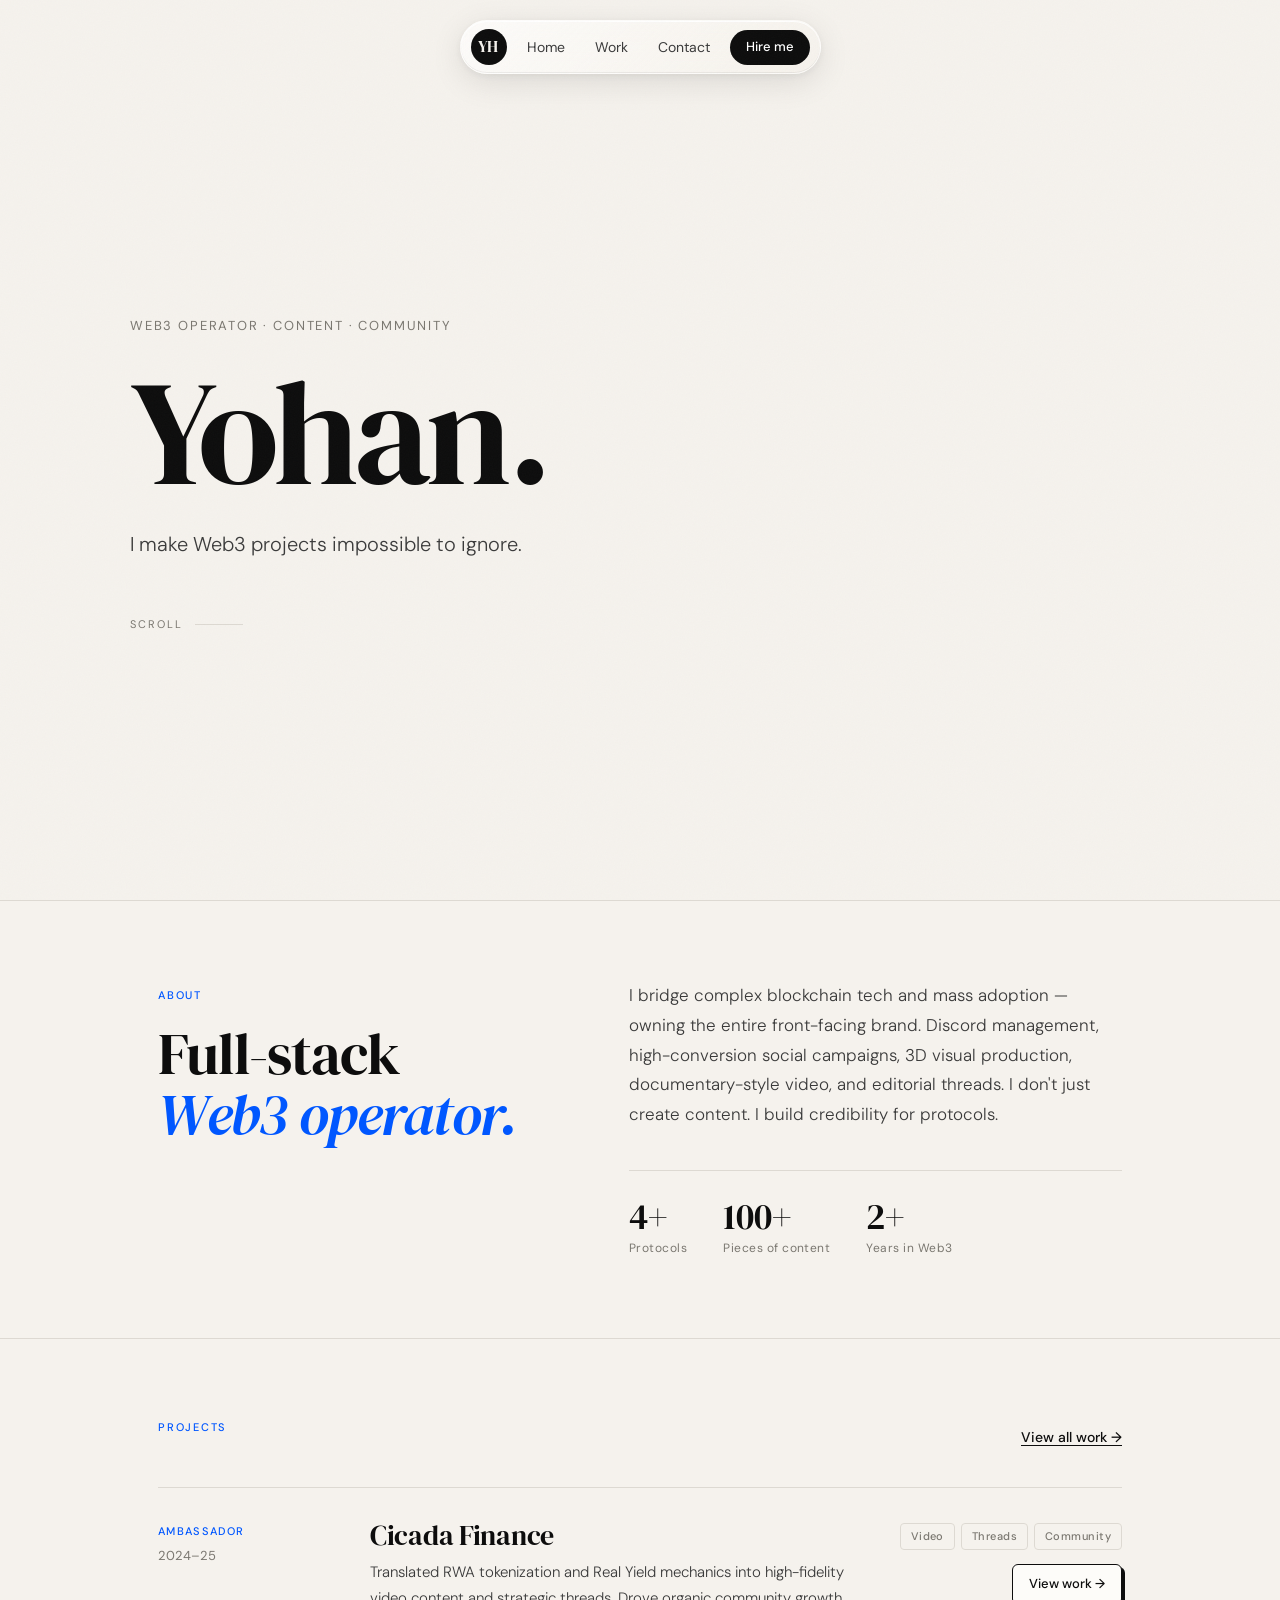
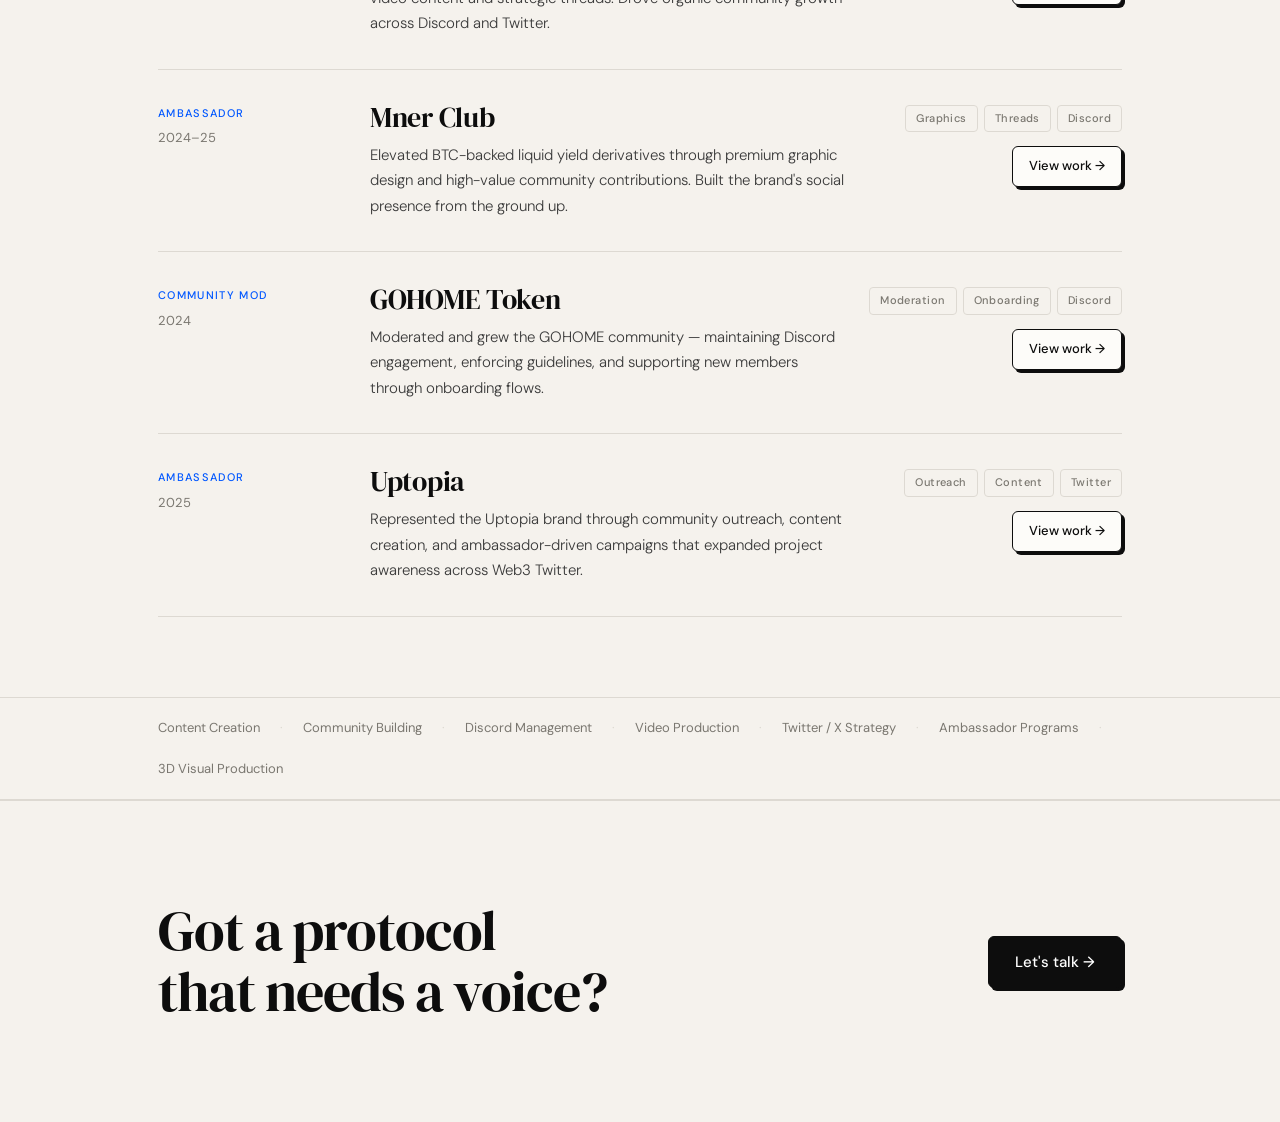
==== commit 28cf7191: "Update index.html" ====
--- a/index.html
+++ b/index.html
@@ -3,139 +3,211 @@
 <head>
   <meta charset="utf-8" />
   <meta name="viewport" content="width=device-width, initial-scale=1" />
-  <title>Yohan's portfolio</title>
-  <meta name="description" content="Yohan's portfolio: Web3 content, community, and social operations." />
+  <title>Yohan — Web3 Operator</title>
+  <meta name="description" content="Yohan. Web3 content creator, community builder, and social operator." />
   <link rel="icon" href="/assets/images/avatar-yohan.png" />
   <link rel="preconnect" href="https://fonts.googleapis.com">
   <link rel="preconnect" href="https://fonts.gstatic.com" crossorigin>
-  <link href="https://fonts.googleapis.com/css2?family=Poppins:wght@300;400;500;600;700&display=swap" rel="stylesheet">
+  <link href="https://fonts.googleapis.com/css2?family=DM+Serif+Display:ital@0;1&family=DM+Sans:ital,opsz,wght@0,9..40,300;0,9..40,400;0,9..40,500;0,9..40,600;1,9..40,300&display=swap" rel="stylesheet">
   <link rel="stylesheet" href="/assets/styles.css" />
 </head>
-
 <body>
-  <div id="site">
-    <header class="nav">
-      <div class="nav-inner">
-        <a class="home" href="/" aria-label="Go to homepage">
-          <img class="avatar"
-               src="/assets/images/avatar-yohan.png"
-               width="34" height="34"
-               alt="Yohan Avatar">
-        </a>
-
-        <nav class="menu" aria-label="Primary">
-          <a class="nav-link" href="/">About Me</a>
-          <a class="nav-link" href="/pow/">Proof of Work</a>
-          <a class="nav-link" href="/experience/">Achievements</a>
-          <a class="nav-link" href="/contact/">Contact</a>
-          <span class="nav-ink" aria-hidden="true"></span>
-        </nav>
-      </div>
-    </header>
-
-    <main class="container">
-      <section class="hero">
-        <p class="kicker">Community builder and content creator</p>
-        <h1 class="title">Experience things beyond the expectations.</h1>
-        <p class="lead">A comprehensive Proof of Work covering ambassador leadership, high-converting social campaigns, and 3D visual production.</p>
-
-        <div class="cta">
-          <a class="btn primary" href="#featured">Experience</a>
-          <a class="btn primary" href="/pow/">Proof of Work</a>
-          <a class="btn primary" href="/contact/">Contact</a>
-        </div>
-      </section>
-
-      <section class="section" id="intro">
-        <div class="section-head">
-          <h2>About Me</h2>
-        </div>
-        <div class="card">
-          <p>
-            I'm Yohan, a full-stack Web3 operator. I bridge the gap between complex tech and mass adoption by owning the entire front-facing brand. I manage high-volume Discords, execute high-quality social media campaigns (from strategic posting to maximum output giveaways), and produce the creative assets to back it up; including 3D product showcases, documentary-style videos, and custom editorial threads.
-          </p>
-        </div>
-      </section>
-
-      <section class="section" id="highlights">
-        <div class="section-head">
-          <h2>Featured Projects</h2>
-        </div>
-
-        <div class="grid">
-          <article class="card" style="grid-column: span 6;">
-            <div class="card-top">
-              <h3>Cicada Finance</h3>
-              <span class="pill">Ambassador</span>
-            </div>
-            <p class="muted">Translated complex RWA tokenization and Real Yield mechanics into high-fidelity video content and strategic threads to drive organic community growth.</p>
-            <div class="actions">
-              <button class="btn small primary" type="button" data-open-proof="cicada">Open proof</button>
-              <a class="btn small ghost" href="/experience/#cicada">Full Details</a>
-            </div>
-          </article>
-
-          <article class="card" style="grid-column: span 6;">
-            <div class="card-top">
-              <h3>Mner Club</h3>
-              <span class="pill">Ambassador</span>
-            </div>
-            <p class="muted">Elevated the marketing of BTC-backed liquid yield derivatives through premium graphic design and strategic, high-value community contribution.</p>
-            <div class="actions">
-              <button class="btn small primary" type="button" data-open-proof="mner">Open proof</button>
-              <a class="btn small ghost" href="/experience/#mner">Full Details</a>
-            </div>
-          </article>
-
-          <article class="card" style="grid-column: span 6;">
-            <div class="card-top">
-              <h3>GOHOME Token</h3>
-              <span class="pill">Community MOD</span>
-            </div>
-            <p class="muted">Moderated and grew the GOHOME community by maintaining Discord engagement, enforcing community guidelines, and supporting new members through onboarding.</p>
-            <div class="actions">
-              <button class="btn small primary" type="button" data-open-proof="gohome">Open proof</button>
-              <a class="btn small ghost" href="/experience/#gohome">Full Details</a>
-            </div>
-          </article>
-
-          <article class="card" style="grid-column: span 6;">
-            <div class="card-top">
-              <h3>Uptopia</h3>
-              <span class="pill">Ambassador</span>
-            </div>
-            <p class="muted">Represented the Uptopia brand through community outreach, content creation, and ambassador-driven campaigns that expanded project awareness.</p>
-            <div class="actions">
-              <button class="btn small primary" type="button" data-open-proof="uptopia">Open proof</button>
-              <a class="btn small ghost" href="/experience/#uptopia">Full Details</a>
-            </div>
-          </article>
-        </div>
-      </section>
-
-      <section class="section" id="featured">
-        <div class="section-head">
-          <h2>Featured Work</h2>
-          <p>Threads, posts, and articles.</p>
-        </div>
-        <div class="fw-grid" id="featuredGrid"></div>
-      </section>
-    </main>
-  </div>
-
-  <!-- LIGHTBOX (was completely missing before) -->
-  <div class="lightbox" id="lightbox" role="dialog" aria-modal="true" aria-label="Proof of work images" aria-hidden="true">
+
+  <!-- NAV -->
+  <header class="nav-wrap">
+    <nav class="nav-pill">
+      <a class="nav-logo" href="/">YH</a>
+      <div class="nav-links">
+        <a class="nav-link active" href="/">Home</a>
+        <a class="nav-link" href="/work/">Work</a>
+        <a class="nav-link" href="/contact/">Contact</a>
+      </div>
+      <a class="nav-cta" href="/contact/">Hire me</a>
+    </nav>
+  </header>
+
+  <main>
+
+    <!-- HERO -->
+    <section class="hero">
+      <div class="hero-inner">
+        <p class="hero-eyebrow">Web3 Operator · Content · Community</p>
+        <h1 class="hero-name">Yohan.</h1>
+        <p class="hero-line">I make Web3 projects impossible to ignore.</p>
+        <div class="scroll-cue" aria-hidden="true">
+          <span class="scroll-label">scroll</span>
+          <span class="scroll-line"></span>
+        </div>
+      </div>
+    </section>
+
+    <!-- ABOUT -->
+    <section class="section" id="about">
+      <div class="container">
+        <div class="about-grid">
+          <div class="about-left">
+            <span class="section-tag">About</span>
+            <h2 class="section-heading">Full-stack<br><em>Web3 operator.</em></h2>
+          </div>
+          <div class="about-right">
+            <p class="about-body">
+              I bridge complex blockchain tech and mass adoption — owning the entire front-facing brand. Discord management, high-conversion social campaigns, 3D visual production, documentary-style video, and editorial threads. I don't just create content. I build credibility for protocols.
+            </p>
+            <div class="stat-row">
+              <div class="stat">
+                <span class="stat-num">4+</span>
+                <span class="stat-label">Protocols</span>
+              </div>
+              <div class="stat">
+                <span class="stat-num">100+</span>
+                <span class="stat-label">Pieces of content</span>
+              </div>
+              <div class="stat">
+                <span class="stat-num">2+</span>
+                <span class="stat-label">Years in Web3</span>
+              </div>
+            </div>
+          </div>
+        </div>
+      </div>
+    </section>
+
+    <!-- PROJECTS -->
+    <section class="section" id="projects">
+      <div class="container">
+        <div class="projects-head">
+          <span class="section-tag">Projects</span>
+          <a class="btn-ghost" href="/work/">View all work →</a>
+        </div>
+
+        <div class="project-list">
+
+          <article class="project-card" data-index="0">
+            <div class="project-meta">
+              <span class="project-tag">Ambassador</span>
+              <span class="project-year">2024–25</span>
+            </div>
+            <div class="project-body">
+              <h3 class="project-name">Cicada Finance</h3>
+              <p class="project-desc">Translated RWA tokenization and Real Yield mechanics into high-fidelity video content and strategic threads. Drove organic community growth across Discord and Twitter.</p>
+            </div>
+            <div class="project-footer">
+              <div class="project-skills">
+                <span class="skill-tag">Video</span>
+                <span class="skill-tag">Threads</span>
+                <span class="skill-tag">Community</span>
+              </div>
+              <a class="btn-brutalist" href="/work/#cicada">View work →</a>
+            </div>
+          </article>
+
+          <article class="project-card" data-index="1">
+            <div class="project-meta">
+              <span class="project-tag">Ambassador</span>
+              <span class="project-year">2024–25</span>
+            </div>
+            <div class="project-body">
+              <h3 class="project-name">Mner Club</h3>
+              <p class="project-desc">Elevated BTC-backed liquid yield derivatives through premium graphic design and high-value community contributions. Built the brand's social presence from the ground up.</p>
+            </div>
+            <div class="project-footer">
+              <div class="project-skills">
+                <span class="skill-tag">Graphics</span>
+                <span class="skill-tag">Threads</span>
+                <span class="skill-tag">Discord</span>
+              </div>
+              <a class="btn-brutalist" href="/work/#mner">View work →</a>
+            </div>
+          </article>
+
+          <article class="project-card" data-index="2">
+            <div class="project-meta">
+              <span class="project-tag">Community MOD</span>
+              <span class="project-year">2024</span>
+            </div>
+            <div class="project-body">
+              <h3 class="project-name">GOHOME Token</h3>
+              <p class="project-desc">Moderated and grew the GOHOME community — maintaining Discord engagement, enforcing guidelines, and supporting new members through onboarding flows.</p>
+            </div>
+            <div class="project-footer">
+              <div class="project-skills">
+                <span class="skill-tag">Moderation</span>
+                <span class="skill-tag">Onboarding</span>
+                <span class="skill-tag">Discord</span>
+              </div>
+              <a class="btn-brutalist" href="/work/#gohome">View work →</a>
+            </div>
+          </article>
+
+          <article class="project-card" data-index="3">
+            <div class="project-meta">
+              <span class="project-tag">Ambassador</span>
+              <span class="project-year">2025</span>
+            </div>
+            <div class="project-body">
+              <h3 class="project-name">Uptopia</h3>
+              <p class="project-desc">Represented the Uptopia brand through community outreach, content creation, and ambassador-driven campaigns that expanded project awareness across Web3 Twitter.</p>
+            </div>
+            <div class="project-footer">
+              <div class="project-skills">
+                <span class="skill-tag">Outreach</span>
+                <span class="skill-tag">Content</span>
+                <span class="skill-tag">Twitter</span>
+              </div>
+              <a class="btn-brutalist" href="/work/#uptopia">View work →</a>
+            </div>
+          </article>
+
+        </div>
+      </div>
+    </section>
+
+    <!-- SKILLS STRIP -->
+    <section class="skills-strip">
+      <div class="container">
+        <div class="skills-inner">
+          <span>Content Creation</span>
+          <span class="dot">·</span>
+          <span>Community Building</span>
+          <span class="dot">·</span>
+          <span>Discord Management</span>
+          <span class="dot">·</span>
+          <span>Video Production</span>
+          <span class="dot">·</span>
+          <span>Twitter / X Strategy</span>
+          <span class="dot">·</span>
+          <span>Ambassador Programs</span>
+          <span class="dot">·</span>
+          <span>3D Visual Production</span>
+        </div>
+      </div>
+    </section>
+
+    <!-- CTA BAND -->
+    <section class="cta-band">
+      <div class="container">
+        <div class="cta-inner">
+          <h2 class="cta-heading">Got a protocol<br>that needs a voice?</h2>
+          <a class="btn-primary" href="/contact/">Let's talk →</a>
+        </div>
+      </div>
+    </section>
+
+  </main>
+
+  <!-- LIGHTBOX (kept for Work page proof images) -->
+  <div class="lightbox" id="lightbox" aria-hidden="true">
     <div class="lb-backdrop"></div>
     <div class="lb-panel">
-      <div class="lb-top">
-        <span class="lb-counter" id="lbCounter">1 / 1</span>
-        <div class="lb-controls">
-          <button class="lb-btn" data-lb-prev aria-label="Previous image">&#8592;</button>
-          <button class="lb-btn" data-lb-next aria-label="Next image">&#8594;</button>
-          <button class="lb-btn lb-close" data-lb-close aria-label="Close lightbox">&#x2715;</button>
-        </div>
-      </div>
-      <img class="lb-img" id="lbImg" src="" alt="Proof of work image" />
+      <div class="lb-bar">
+        <span id="lbCounter" class="lb-counter">1 / 1</span>
+        <div class="lb-btns">
+          <button data-lb-prev>←</button>
+          <button data-lb-next>→</button>
+          <button data-lb-close>✕</button>
+        </div>
+      </div>
+      <img id="lbImg" class="lb-img" src="" alt="" />
     </div>
   </div>
 
--- a/assets/styles.css
+++ b/assets/styles.css
@@ -1,462 +1,824 @@
-:root{
-  --max: 1080px;
-  --radius: 18px;
-  --navH: 76px;
-
+/* ─────────────────────────────────────────────
+   DESIGN TOKENS
+───────────────────────────────────────────── */
+:root {
   /* Palette */
-  --bg: #09101A;
-  --bg2:#111214;
-  --text:#E9ECEF;
-  --muted:#B2B8BA;
-  --accent:#34A4DF;
-  --accent2:#60C5F1;
-  --border: rgba(69,90,107,.38);
-
-  --shadow: 0 18px 60px rgba(0,0,0,.55);
-}
-
-*{ box-sizing:border-box; }
-html{ scroll-behavior:smooth; }
-body{
-  margin:0;
-  font-family: "Poppins", system-ui, -apple-system, Segoe UI, Roboto, Arial;
-  color: var(--text);
-  background:
-    radial-gradient(900px 520px at 20% 12%, rgba(52,164,223,.18), transparent 60%),
-    radial-gradient(820px 520px at 80% 18%, rgba(96,197,241,.10), transparent 55%),
-    linear-gradient(180deg, rgba(255,255,255,.02), transparent 35%),
-    var(--bg);
-}
-
-/* dotted grid */
-body::before{
-  content:"";
-  position:fixed;
-  inset:0;
-  pointer-events:none;
-  opacity:.22;
-  background-image: radial-gradient(rgba(69,90,107,.45) 1px, transparent 1px);
-  background-size: 28px 28px;
-  mask-image: radial-gradient(closest-side at 50% 12%, rgba(0,0,0,1), rgba(0,0,0,.28) 62%, rgba(0,0,0,.10));
-  z-index:-1;
-}
-
-a{ color:inherit; text-decoration:none; }
-.container{ max-width:var(--max); margin:0 auto; padding: 22px 18px 90px; }
-
-/* background blur when lightbox open */
-#site{ transition: filter .25s ease, transform .25s ease; will-change: filter, transform; }
-body.lb-open{ overflow:hidden; }
-body.lb-open #site{ filter: blur(10px); transform: scale(0.995); }
-
-/* ---------- NAV (routing) ---------- */
-.nav{
-  position:sticky;
-  top:0;
-  z-index:50;
-  backdrop-filter: blur(10px);
-  background: rgba(9,16,26,.72);
-  border-bottom: 1px solid rgba(69,90,107,.25);
-}
-.nav-inner{
-  max-width:var(--max);
-  margin:0 auto;
-  min-height: var(--navH);
-  padding: 14px 18px;
-  display:flex;
-  align-items:center;
-  justify-content:space-between;
-  gap:14px;
-}
-.home{
-  width:44px; height:44px;
-  display:inline-flex;
-  align-items:center;
-  justify-content:center;
-  border-radius: 14px;
-  border: 1px solid rgba(69,90,107,.35);
-  background: rgba(17,18,20,.55);
-  box-shadow: var(--shadow);
-}
-.avatar{
-  width:34px; height:34px;
-  border-radius: 14px;
-  object-fit: cover;
-  display:block;
-}
-.home-fallback-text{ display:none; font-weight:700; }
-.home-fallback .home-fallback-text{ display:block; }
-
-.menu{
-  position:relative;
-  display:flex;
-  align-items:center;
-  gap:10px;
-  padding: 10px 12px;
-  border-radius: 999px;
-  border: 1px solid rgba(69,90,107,.30);
-  background: rgba(17,18,20,.50);
-  overflow-x:auto;
-  white-space:nowrap;
-  -webkit-overflow-scrolling: touch;
-  scrollbar-width:none;
-}
-.menu::-webkit-scrollbar{ display:none; }
-
-.nav-link{
-  font-size:14px;
-  color: rgba(233,236,239,.86);
+  --bg:          #F5F2ED;       /* warm off-white — not clinical */
+  --bg-card:     #FDFCF9;
+  --ink:         #0D0D0D;       /* near-black */
+  --ink-2:       #3A3A3A;
+  --muted:       #7A7770;
+  --rule:        #DDD9D2;
+  --accent:      #0057FF;       /* electric blue — the ONLY color accent */
+  --accent-dim:  rgba(0,87,255,.10);
+
+  /* Neo-brutalist shadow (buttons only) */
+  --brut-shadow: 3px 3px 0px var(--ink);
+  --brut-shadow-hover: 1px 1px 0px var(--ink);
+
+  /* Typography */
+  --font-display: 'DM Serif Display', Georgia, serif;
+  --font-body:    'DM Sans', system-ui, sans-serif;
+
+  /* Spacing */
+  --max: 1020px;
+  --nav-h: 70px;
+}
+
+/* ─────────────────────────────────────────────
+   RESET & BASE
+───────────────────────────────────────────── */
+*, *::before, *::after { box-sizing: border-box; margin: 0; padding: 0; }
+html { scroll-behavior: smooth; font-size: 16px; }
+
+body {
+  font-family: var(--font-body);
+  background: var(--bg);
+  color: var(--ink);
+  line-height: 1.6;
+  -webkit-font-smoothing: antialiased;
+}
+
+/* Subtle paper grain */
+body::after {
+  content: '';
+  position: fixed;
+  inset: 0;
+  pointer-events: none;
+  z-index: 9999;
+  opacity: .028;
+  background-image: url("data:image/svg+xml,%3Csvg xmlns='http://www.w3.org/2000/svg' width='300' height='300'%3E%3Cfilter id='n'%3E%3CfeTurbulence type='fractalNoise' baseFrequency='0.75' numOctaves='4' stitchTiles='stitch'/%3E%3C/filter%3E%3Crect width='300' height='300' filter='url(%23n)' opacity='1'/%3E%3C/svg%3E");
+  background-repeat: repeat;
+}
+
+a { color: inherit; text-decoration: none; }
+img { display: block; max-width: 100%; }
+
+.container {
+  max-width: var(--max);
+  margin: 0 auto;
+  padding: 0 28px;
+}
+
+/* ─────────────────────────────────────────────
+   NAV — Apple Liquid Glass pill
+───────────────────────────────────────────── */
+.nav-wrap {
+  position: fixed;
+  top: 20px;
+  left: 0;
+  right: 0;
+  z-index: 100;
+  display: flex;
+  justify-content: center;
+  padding: 0 20px;
+  pointer-events: none;
+}
+
+.nav-pill {
+  pointer-events: all;
+  display: flex;
+  align-items: center;
+  gap: 6px;
   padding: 8px 10px;
   border-radius: 999px;
-  flex: 0 0 auto;
-}
-.nav-link:hover{ color: rgba(233,236,239,.98); }
-
-/* sliding underline (JS positions it) */
-.nav-ink{
-  position:absolute;
-  left:0;
-  bottom: 8px;
-  height: 2px;
-  width: 40px;
+  border: 1px solid rgba(255,255,255,0.55);
+
+  /* Liquid glass layers */
+  background:
+    linear-gradient(135deg,
+      rgba(255,255,255,0.72) 0%,
+      rgba(245,242,237,0.52) 100%
+    );
+  backdrop-filter: blur(22px) saturate(180%);
+  -webkit-backdrop-filter: blur(22px) saturate(180%);
+
+  /* Specular highlight on top edge */
+  box-shadow:
+    0 1px 0 rgba(255,255,255,0.90) inset,
+    0 -1px 0 rgba(0,0,0,0.06) inset,
+    0 8px 32px rgba(0,0,0,0.10),
+    0 2px 8px  rgba(0,0,0,0.06);
+}
+
+.nav-logo {
+  font-family: var(--font-display);
+  font-size: 16px;
+  font-weight: 400;
+  letter-spacing: 0.01em;
+  color: var(--ink);
+  width: 36px;
+  height: 36px;
+  display: flex;
+  align-items: center;
+  justify-content: center;
   border-radius: 999px;
-  background: linear-gradient(90deg, rgba(52,164,223,.85), rgba(96,197,241,.75));
-  box-shadow: 0 0 18px rgba(52,164,223,.22);
-  transform: translateX(0);
-  transition:
-    transform .22s cubic-bezier(.2,.9,.2,1),
-    width .22s cubic-bezier(.2,.9,.2,1),
-    opacity .18s ease;
+  background: var(--ink);
+  color: var(--bg);
+  flex-shrink: 0;
+}
+
+.nav-links {
+  display: flex;
+  align-items: center;
+  gap: 2px;
+}
+
+.nav-link {
+  font-size: 14px;
+  font-weight: 400;
+  color: var(--ink-2);
+  padding: 7px 14px;
+  border-radius: 999px;
+  transition: background 0.15s, color 0.15s;
+}
+.nav-link:hover {
+  background: rgba(0,0,0,0.06);
+  color: var(--ink);
+}
+.nav-link.active {
+  color: var(--ink);
+  font-weight: 500;
+  background: rgba(0,0,0,0.07);
+}
+
+.nav-cta {
+  font-size: 13px;
+  font-weight: 500;
+  color: #fff;
+  background: var(--ink);
+  padding: 7px 16px;
+  border-radius: 999px;
+  transition: opacity 0.15s;
+  flex-shrink: 0;
+}
+.nav-cta:hover { opacity: 0.82; }
+
+/* ─────────────────────────────────────────────
+   HERO
+───────────────────────────────────────────── */
+.hero {
+  min-height: 100svh;
+  display: flex;
+  align-items: center;
+  padding: calc(var(--nav-h) + 40px) 28px 60px;
+}
+
+.hero-inner {
+  max-width: var(--max);
+  margin: 0 auto;
+  width: 100%;
+}
+
+.hero-eyebrow {
+  font-size: 13px;
+  font-weight: 400;
+  letter-spacing: 0.14em;
+  text-transform: uppercase;
+  color: var(--muted);
+  margin-bottom: 28px;
+
   opacity: 0;
-}
-
-/* ---------- HERO ---------- */
-.hero{ padding: 52px 0 26px; }
-.kicker{
-  margin:0 0 12px;
-  color: rgba(178,184,186,.90);
-  letter-spacing: .18em;
+  transform: translateY(12px);
+  animation: fadeUp 0.6s 0.1s cubic-bezier(.2,.9,.2,1) forwards;
+}
+
+.hero-name {
+  font-family: var(--font-display);
+  font-size: clamp(72px, 12vw, 148px);
+  font-weight: 400;
+  line-height: 0.92;
+  letter-spacing: -0.03em;
+  color: var(--ink);
+  margin-bottom: 28px;
+
+  opacity: 0;
+  transform: translateY(16px);
+  animation: fadeUp 0.7s 0.18s cubic-bezier(.2,.9,.2,1) forwards;
+}
+
+.hero-line {
+  font-size: clamp(16px, 2vw, 20px);
+  font-weight: 300;
+  color: var(--ink-2);
+  max-width: 46ch;
+  line-height: 1.55;
+
+  opacity: 0;
+  transform: translateY(12px);
+  animation: fadeUp 0.6s 0.30s cubic-bezier(.2,.9,.2,1) forwards;
+}
+
+.scroll-cue {
+  display: flex;
+  align-items: center;
+  gap: 12px;
+  margin-top: 56px;
+
+  opacity: 0;
+  animation: fadeUp 0.6s 0.52s ease forwards;
+}
+
+.scroll-label {
+  font-size: 11px;
+  letter-spacing: 0.18em;
   text-transform: uppercase;
+  color: var(--muted);
+}
+
+.scroll-line {
+  width: 48px;
+  height: 1px;
+  background: var(--rule);
+  position: relative;
+  overflow: hidden;
+}
+.scroll-line::after {
+  content: '';
+  position: absolute;
+  top: 0; left: -100%;
+  width: 100%; height: 100%;
+  background: var(--accent);
+  animation: scanLine 1.8s 1s ease-in-out infinite;
+}
+
+/* ─────────────────────────────────────────────
+   SECTION COMMONS
+───────────────────────────────────────────── */
+.section {
+  padding: 80px 0;
+  border-top: 1px solid var(--rule);
+}
+
+.section-tag {
+  display: inline-block;
+  font-size: 11px;
+  font-weight: 500;
+  letter-spacing: 0.16em;
+  text-transform: uppercase;
+  color: var(--accent);
+  margin-bottom: 18px;
+}
+
+.section-heading {
+  font-family: var(--font-display);
+  font-size: clamp(38px, 5vw, 58px);
+  font-weight: 400;
+  line-height: 1.06;
+  letter-spacing: -0.02em;
+}
+.section-heading em {
+  font-style: italic;
+  color: var(--accent);
+}
+
+/* ─────────────────────────────────────────────
+   ABOUT
+───────────────────────────────────────────── */
+.about-grid {
+  display: grid;
+  grid-template-columns: 1fr 1.2fr;
+  gap: 60px;
+  align-items: start;
+}
+
+.about-body {
+  font-size: 17px;
+  font-weight: 300;
+  line-height: 1.75;
+  color: var(--ink-2);
+  margin-bottom: 40px;
+}
+
+.stat-row {
+  display: flex;
+  gap: 36px;
+  padding-top: 28px;
+  border-top: 1px solid var(--rule);
+}
+
+.stat { display: flex; flex-direction: column; gap: 4px; }
+
+.stat-num {
+  font-family: var(--font-display);
+  font-size: 36px;
+  font-weight: 400;
+  color: var(--ink);
+  line-height: 1;
+}
+
+.stat-label {
   font-size: 12px;
-}
-.title{
-  margin:0;
-  font-weight: 700;
-  font-size: 52px;
-  line-height: 1.04;
-  letter-spacing: -0.02em;
-}
-.lead{
-  margin: 14px 0 0;
-  max-width: 68ch;
   color: var(--muted);
-  font-size: 15px;
-  line-height: 1.7;
-}
-
-.cta{
-  margin-top: 18px;
-  display:flex;
-  gap:12px;
-  flex-wrap:wrap;
-  align-items:center;
-}
-
-.btn, button.btn{
-  display:inline-flex;
-  align-items:center;
-  justify-content:center;
-  gap:10px;
-  padding: 12px 14px;
-  border-radius: 14px;
-  border: 1px solid rgba(69,90,107,.38);
-  background: rgba(17,18,20,.52);
-  box-shadow: var(--shadow);
-  color: var(--text) !important;
-  font: inherit;
-  cursor:pointer;
-  transition: transform .12s ease, border-color .12s ease, box-shadow .12s ease;
-  user-select:none;
-  white-space: nowrap;
-}
-.btn:hover, button.btn:hover{
-  transform: translateY(-1px);
-  border-color: rgba(96,197,241,.40);
-  box-shadow: var(--shadow), 0 0 26px rgba(52,164,223,.12);
-}
-.btn.primary, button.btn.primary{
-  background: rgba(52,164,223,.18);
-  border-color: rgba(52,164,223,.40);
-}
-.btn.ghost, button.btn.ghost{ background: transparent; box-shadow:none; }
-.btn.small, button.btn.small{ padding: 10px 12px; border-radius: 12px; font-size: 13px; }
-
-/* ---------- Sections ---------- */
-.section{ padding: 34px 0 0; }
-.section-head{
-  display:flex;
-  align-items:flex-end;
-  justify-content:space-between;
-  gap:14px;
-  margin-bottom: 12px;
-}
-.section-head h2{
-  margin:0;
-  font-weight: 700;
-  font-size: 34px;
-  letter-spacing: -0.01em;
-}
-.section-head p{
-  margin:0;
-  color: var(--muted);
-  font-size: 13px;
-  max-width: 60ch;
-}
-
-.grid{
-  display:grid;
-  grid-template-columns: repeat(12, 1fr);
-  gap: 12px;
-}
-.card{
-  grid-column: span 12;
-  padding: 16px;
-  border-radius: var(--radius);
-  border: 1px solid rgba(69,90,107,.34);
-  background: linear-gradient(180deg, rgba(17,18,20,.64), rgba(17,18,20,.40));
-  box-shadow: var(--shadow);
-}
-.card-top{ display:flex; align-items:center; justify-content:space-between; gap:12px; }
-.card h3{ margin:0; font-size:16px; }
-.muted{ color: var(--muted); }
-.actions{ margin-top: 12px; display:flex; gap:10px; flex-wrap:wrap; }
-.pill{
-  font-size: 12px;
-  padding: 6px 10px;
-  border-radius: 999px;
-  border: 1px solid rgba(69,90,107,.34);
-  background: rgba(9,16,26,.35);
-}
-
-/* ---------- Featured Work (Samad-like cards) ---------- */
-.fw-grid{
-  display:grid;
-  grid-template-columns: repeat(12, 1fr);
-  gap: 14px;
-}
-.fw-card{
-  grid-column: span 3;
-  border-radius: 18px;
-  border: 1px solid rgba(69,90,107,.30);
-  background: linear-gradient(180deg, rgba(17,18,20,.62), rgba(17,18,20,.36));
-  box-shadow: 0 20px 70px rgba(0,0,0,.55);
-  overflow:hidden;
-  position:relative;
-
-  transform: translateY(10px);
-  opacity: 0;
-  transition:
-    transform .30s cubic-bezier(.2,.9,.2,1),
-    opacity .30s ease,
-    box-shadow .25s ease,
-    border-color .25s ease;
-  will-change: transform, opacity;
-}
-.fw-card.in{
-  transform: translateY(0);
-  opacity: 1;
-}
-.fw-card::before{
-  content:"";
-  position:absolute;
-  inset:-2px;
-  background: radial-gradient(600px 200px at 30% 0%, rgba(52,164,223,.16), transparent 55%);
-  opacity: 0;
-  transition: opacity .25s ease;
-  pointer-events:none;
-}
-.fw-card:hover{
-  transform: translateY(-6px);
-  border-color: rgba(96,197,241,.42);
-  box-shadow: 0 30px 90px rgba(0,0,0,.62), 0 0 40px rgba(52,164,223,.10);
-}
-.fw-card:hover::before{ opacity: 1; }
-
-.fw-thumb{
-  height: 150px;
-  background: rgba(9,16,26,.35);
-  border-bottom: 1px solid rgba(69,90,107,.22);
-  display:flex;
-  align-items:center;
-  justify-content:center;
-}
-.fw-thumb img{
-  width:100%;
-  height:100%;
-  object-fit: cover;
-  display:block;
-}
-.fw-body{ padding: 14px; }
-.fw-kind{
+  letter-spacing: 0.04em;
+}
+
+/* ─────────────────────────────────────────────
+   PROJECT CARDS
+───────────────────────────────────────────── */
+.projects-head {
+  display: flex;
+  align-items: center;
+  justify-content: space-between;
+  margin-bottom: 32px;
+}
+
+.project-list {
+  display: flex;
+  flex-direction: column;
+  gap: 0;
+}
+
+.project-card {
+  padding: 32px 0;
+  border-top: 1px solid var(--rule);
+  display: grid;
+  grid-template-columns: 180px 1fr auto;
+  gap: 32px;
+  align-items: start;
+  transition: background 0.15s;
+  position: relative;
+}
+.project-card:last-child { border-bottom: 1px solid var(--rule); }
+
+/* Blue left accent line on hover */
+.project-card::before {
+  content: '';
+  position: absolute;
+  left: -28px;
+  top: 0; bottom: 0;
+  width: 3px;
+  background: var(--accent);
+  transform: scaleY(0);
+  transform-origin: top;
+  transition: transform 0.2s cubic-bezier(.2,.9,.2,1);
+}
+.project-card:hover::before { transform: scaleY(1); }
+
+.project-meta {
+  display: flex;
+  flex-direction: column;
+  gap: 6px;
+  padding-top: 3px;
+}
+
+.project-tag {
   font-size: 11px;
-  letter-spacing: .18em;
+  font-weight: 500;
+  letter-spacing: 0.12em;
   text-transform: uppercase;
-  color: rgba(178,184,186,.92);
-  margin-bottom: 10px;
-}
-.fw-title{
-  font-weight: 700;
-  line-height: 1.25;
-  margin-bottom: 8px;
-}
-.fw-desc{
-  color: var(--muted);
-  font-size: 13px;
-  line-height: 1.55;
-}
-
-/* ---------- Contact ---------- */
-.contact-pills{ display:flex; gap:10px; flex-wrap:wrap; margin-top: 10px; }
-.pill-btn{
-  display:inline-flex;
-  align-items:center;
-  justify-content:center;
-  padding: 12px 14px;
-  border-radius: 999px;
-  border: 1px solid rgba(69,90,107,.38);
-  background: rgba(17,18,20,.52);
-  box-shadow: var(--shadow);
-}
-.pill-btn:hover{
-  border-color: rgba(96,197,241,.40);
-  box-shadow: var(--shadow), 0 0 26px rgba(52,164,223,.12);
-}
-.pill-btn.ghost{ background: transparent; box-shadow:none; }
-
-.footer{
-  margin-top: 24px;
-  display:flex;
-  align-items:center;
-  justify-content:space-between;
-  gap:12px;
-  color: rgba(233,236,239,.78);
-}
-
-/* ---------- Lightbox ---------- */
-.lightbox{
-  position:fixed;
-  inset:0;
-  display:flex;
-  align-items:center;
-  justify-content:center;
-  padding: 18px;
-  z-index: 1000;
-  opacity:0;
-  pointer-events:none;
-  transition: opacity .18s ease;
-}
-.lightbox.open{
-  opacity:1;
-  pointer-events:auto;
-}
-.lb-backdrop{
-  position:absolute;
-  inset:0;
-  background: rgba(0,0,0,.55);
-  backdrop-filter: blur(8px);
-}
-.lb-panel{
-  position:relative;
-  width: min(1100px, calc(100vw - 36px));
-  max-height: calc(100vh - 36px);
-  border-radius: 18px;
-  border: 1px solid rgba(69,90,107,.42);
-  background: rgba(9,16,26,.82);
-  box-shadow: var(--shadow);
-  overflow:hidden;
-
-  transform: translateY(8px) scale(.98);
-  opacity: 0;
-  transition: transform .22s cubic-bezier(.2,.9,.2,1), opacity .22s ease;
-}
-.lightbox.open .lb-panel{
-  transform: translateY(0) scale(1);
-  opacity: 1;
-}
-.lb-top{
-  position:absolute;
-  left: 12px;
-  right: 12px;
-  top: 12px;
-  display:flex;
-  justify-content:space-between;
-  align-items:center;
-  gap:10px;
-  z-index: 2;
-}
-.lb-controls{ display:flex; gap:10px; }
-
-.lb-btn{
-  width: 42px;
-  height: 42px;
-  border-radius: 999px;
-  border: 1px solid rgba(69,90,107,.42);
-  background: rgba(17,18,20,.60);
-  color: var(--text);
-  font-size: 22px;
-  line-height: 1;
-  display:flex;
-  align-items:center;
-  justify-content:center;
-  cursor:pointer;
-}
-.lb-btn:disabled{ opacity:.35; cursor:not-allowed; }
-.lb-close{ border-radius: 14px; font-size: 20px; }
-
-.lb-img{
-  width:100%;
-  height: min(82vh, 760px);
-  object-fit: contain;
-  display:block;
-  padding: 52px 12px 12px;
-}
-.lb-counter{
-  position:absolute;
-  left: 16px;
-  bottom: 12px;
+  color: var(--accent);
+}
+
+.project-year {
   font-size: 13px;
   color: var(--muted);
 }
 
-/* ---------- Cursor ---------- */
-@media (hover:hover) and (pointer:fine){
-  a, button, .btn, .home, .nav-link, .pill-btn, .fw-card{
-    cursor: url("/assets/cursors/hand.png") 10 4, pointer !important;
+.project-name {
+  font-family: var(--font-display);
+  font-size: 28px;
+  font-weight: 400;
+  letter-spacing: -0.01em;
+  margin-bottom: 10px;
+  line-height: 1.1;
+}
+
+.project-desc {
+  font-size: 15px;
+  font-weight: 300;
+  color: var(--ink-2);
+  line-height: 1.7;
+  max-width: 56ch;
+}
+
+.project-footer {
+  display: flex;
+  flex-direction: column;
+  align-items: flex-end;
+  gap: 14px;
+  padding-top: 3px;
+}
+
+.project-skills {
+  display: flex;
+  gap: 6px;
+  flex-wrap: wrap;
+  justify-content: flex-end;
+}
+
+/* ─────────────────────────────────────────────
+   BUTTONS
+───────────────────────────────────────────── */
+
+/* Neo-brutalist: solid border + hard offset shadow */
+.btn-brutalist {
+  display: inline-flex;
+  align-items: center;
+  gap: 6px;
+  font-family: var(--font-body);
+  font-size: 13px;
+  font-weight: 500;
+  color: var(--ink);
+  background: var(--bg-card);
+  border: 1.5px solid var(--ink);
+  padding: 9px 16px;
+  border-radius: 6px;
+  box-shadow: var(--brut-shadow);
+  transition:
+    box-shadow 0.12s ease,
+    transform 0.12s ease;
+  white-space: nowrap;
+}
+.btn-brutalist:hover {
+  box-shadow: var(--brut-shadow-hover);
+  transform: translate(2px, 2px);
+}
+
+/* Primary CTA */
+.btn-primary {
+  display: inline-flex;
+  align-items: center;
+  font-family: var(--font-body);
+  font-size: 15px;
+  font-weight: 500;
+  color: #fff;
+  background: var(--ink);
+  border: 1.5px solid var(--ink);
+  padding: 13px 26px;
+  border-radius: 6px;
+  box-shadow: var(--brut-shadow);
+  transition:
+    box-shadow 0.12s ease,
+    transform 0.12s ease;
+}
+.btn-primary:hover {
+  box-shadow: var(--brut-shadow-hover);
+  transform: translate(2px, 2px);
+}
+
+/* Ghost link */
+.btn-ghost {
+  font-size: 14px;
+  font-weight: 500;
+  color: var(--ink);
+  text-decoration: underline;
+  text-underline-offset: 3px;
+  transition: color 0.15s;
+}
+.btn-ghost:hover { color: var(--accent); }
+
+/* ─────────────────────────────────────────────
+   SKILL TAGS
+───────────────────────────────────────────── */
+.skill-tag {
+  font-size: 11px;
+  font-weight: 500;
+  letter-spacing: 0.04em;
+  color: var(--muted);
+  background: transparent;
+  border: 1px solid var(--rule);
+  padding: 4px 10px;
+  border-radius: 4px;
+}
+
+/* ─────────────────────────────────────────────
+   SKILLS STRIP
+───────────────────────────────────────────── */
+.skills-strip {
+  border-top: 1px solid var(--rule);
+  border-bottom: 1px solid var(--rule);
+  padding: 20px 0;
+  overflow: hidden;
+}
+
+.skills-inner {
+  display: flex;
+  align-items: center;
+  gap: 20px;
+  flex-wrap: wrap;
+  font-size: 13px;
+  color: var(--muted);
+  font-weight: 400;
+}
+.skills-inner .dot { color: var(--rule); user-select: none; }
+
+/* ─────────────────────────────────────────────
+   CTA BAND
+───────────────────────────────────────────── */
+.cta-band {
+  padding: 100px 0;
+  border-top: 1px solid var(--rule);
+}
+
+.cta-inner {
+  display: flex;
+  align-items: center;
+  justify-content: space-between;
+  gap: 40px;
+}
+
+.cta-heading {
+  font-family: var(--font-display);
+  font-size: clamp(36px, 5vw, 56px);
+  font-weight: 400;
+  line-height: 1.08;
+  letter-spacing: -0.02em;
+}
+
+/* ─────────────────────────────────────────────
+   PAGE HERO (inner pages)
+───────────────────────────────────────────── */
+.page-hero {
+  padding: calc(var(--nav-h) + 70px) 0 60px;
+  border-bottom: 1px solid var(--rule);
+}
+
+.page-title {
+  font-family: var(--font-display);
+  font-size: clamp(48px, 8vw, 88px);
+  font-weight: 400;
+  line-height: 0.96;
+  letter-spacing: -0.03em;
+  margin: 12px 0 20px;
+}
+.page-title em { font-style: italic; color: var(--accent); }
+
+.page-sub {
+  font-size: 17px;
+  font-weight: 300;
+  color: var(--ink-2);
+  max-width: 52ch;
+  line-height: 1.65;
+}
+
+/* ─────────────────────────────────────────────
+   WORK PAGE
+───────────────────────────────────────────── */
+.work-block {
+  padding: 48px 0;
+}
+
+.work-header {
+  display: flex;
+  align-items: flex-start;
+  justify-content: space-between;
+  gap: 20px;
+  margin-bottom: 20px;
+}
+
+.work-role-tag {
+  font-size: 11px;
+  font-weight: 500;
+  letter-spacing: 0.14em;
+  text-transform: uppercase;
+  color: var(--accent);
+  display: block;
+  margin-bottom: 8px;
+}
+
+.work-title {
+  font-family: var(--font-display);
+  font-size: 42px;
+  font-weight: 400;
+  letter-spacing: -0.02em;
+  line-height: 1.05;
+}
+
+.work-period {
+  font-size: 14px;
+  color: var(--muted);
+  white-space: nowrap;
+  padding-top: 6px;
+}
+
+.work-desc {
+  font-size: 16px;
+  font-weight: 300;
+  color: var(--ink-2);
+  line-height: 1.75;
+  max-width: 66ch;
+  margin-bottom: 28px;
+}
+
+.work-proof-grid {
+  display: grid;
+  grid-template-columns: repeat(auto-fill, minmax(260px, 1fr));
+  gap: 14px;
+  margin-bottom: 24px;
+}
+
+.proof-thumb {
+  position: relative;
+  aspect-ratio: 16/10;
+  border-radius: 8px;
+  overflow: hidden;
+  border: 1.5px solid var(--rule);
+  cursor: pointer;
+  background: none;
+  padding: 0;
+  transition: border-color 0.15s;
+}
+.proof-thumb img {
+  width: 100%; height: 100%;
+  object-fit: cover;
+  transition: transform 0.2s ease;
+}
+.proof-thumb:hover { border-color: var(--accent); }
+.proof-thumb:hover img { transform: scale(1.03); }
+
+.proof-label {
+  position: absolute;
+  inset: 0;
+  display: flex;
+  align-items: center;
+  justify-content: center;
+  background: rgba(13,13,13,0.52);
+  color: #fff;
+  font-size: 13px;
+  font-weight: 500;
+  opacity: 0;
+  transition: opacity 0.15s;
+}
+.proof-thumb:hover .proof-label { opacity: 1; }
+
+.work-skills {
+  display: flex;
+  gap: 8px;
+  flex-wrap: wrap;
+}
+
+/* ─────────────────────────────────────────────
+   CONTACT PAGE
+───────────────────────────────────────────── */
+.contact-grid {
+  display: flex;
+  flex-direction: column;
+  gap: 0;
+}
+
+.contact-card {
+  display: flex;
+  align-items: center;
+  gap: 20px;
+  padding: 26px 0;
+  border-top: 1px solid var(--rule);
+  transition: background 0.12s;
+}
+.contact-card:last-child { border-bottom: 1px solid var(--rule); }
+.contact-card:hover .contact-arrow { color: var(--accent); transform: translateX(4px); }
+
+.contact-icon {
+  width: 44px;
+  height: 44px;
+  border: 1.5px solid var(--rule);
+  border-radius: 10px;
+  display: flex;
+  align-items: center;
+  justify-content: center;
+  font-size: 18px;
+  flex-shrink: 0;
+  color: var(--ink);
+}
+
+.contact-info {
+  display: flex;
+  flex-direction: column;
+  gap: 3px;
+  flex: 1;
+}
+
+.contact-platform {
+  font-size: 12px;
+  color: var(--muted);
+  letter-spacing: 0.04em;
+  text-transform: uppercase;
+}
+
+.contact-handle {
+  font-size: 16px;
+  font-weight: 500;
+  color: var(--ink);
+}
+
+.contact-arrow {
+  font-size: 20px;
+  color: var(--muted);
+  transition: color 0.15s, transform 0.15s;
+}
+
+/* ─────────────────────────────────────────────
+   LIGHTBOX
+───────────────────────────────────────────── */
+.lightbox {
+  position: fixed;
+  inset: 0;
+  z-index: 1000;
+  display: flex;
+  align-items: center;
+  justify-content: center;
+  padding: 20px;
+  opacity: 0;
+  pointer-events: none;
+  transition: opacity 0.18s ease;
+}
+.lightbox:not([aria-hidden="true"]) {
+  opacity: 1;
+  pointer-events: all;
+}
+.lb-backdrop {
+  position: absolute;
+  inset: 0;
+  background: rgba(13,13,13,.7);
+  backdrop-filter: blur(8px);
+}
+.lb-panel {
+  position: relative;
+  width: min(1100px, calc(100vw - 40px));
+  max-height: calc(100vh - 40px);
+  background: var(--bg-card);
+  border: 1.5px solid var(--rule);
+  border-radius: 12px;
+  overflow: hidden;
+  box-shadow: 0 30px 80px rgba(0,0,0,.22);
+}
+.lb-bar {
+  display: flex;
+  align-items: center;
+  justify-content: space-between;
+  padding: 12px 16px;
+  border-bottom: 1px solid var(--rule);
+}
+.lb-counter { font-size: 13px; color: var(--muted); }
+.lb-btns { display: flex; gap: 8px; }
+.lb-btns button {
+  width: 34px; height: 34px;
+  border: 1.5px solid var(--ink);
+  background: var(--bg-card);
+  border-radius: 6px;
+  font-size: 16px;
+  cursor: pointer;
+  box-shadow: var(--brut-shadow);
+  transition: box-shadow 0.1s, transform 0.1s;
+}
+.lb-btns button:hover {
+  box-shadow: var(--brut-shadow-hover);
+  transform: translate(2px,2px);
+}
+.lb-img {
+  width: 100%;
+  max-height: calc(100vh - 120px);
+  object-fit: contain;
+  display: block;
+}
+
+/* ─────────────────────────────────────────────
+   ANIMATIONS
+───────────────────────────────────────────── */
+@keyframes fadeUp {
+  to { opacity: 1; transform: translateY(0); }
+}
+
+@keyframes scanLine {
+  0%   { left: -100%; }
+  50%  { left: 100%; }
+  100% { left: 100%; }
+}
+
+/* scroll-triggered reveals */
+.reveal {
+  opacity: 0;
+  transform: translateY(20px);
+  transition: opacity 0.55s ease, transform 0.65s cubic-bezier(.2,.9,.2,1);
+}
+.reveal.in {
+  opacity: 1;
+  transform: translateY(0);
+}
+
+/* ─────────────────────────────────────────────
+   RESPONSIVE
+───────────────────────────────────────────── */
+@media (max-width: 860px) {
+  .about-grid { grid-template-columns: 1fr; gap: 32px; }
+  .project-card {
+    grid-template-columns: 1fr;
+    gap: 16px;
   }
-}
-
-/* ---------- Responsive ---------- */
-@media (max-width: 1080px){
-  .fw-card{ grid-column: span 6; }
-}
-@media (max-width: 680px){
-  .fw-card{ grid-column: span 12; }
-  .fw-thumb{ height: 180px; }
-}
-@media (max-width: 860px){
-  .nav-inner{ padding: 12px 14px; }
-  .home{ width:40px; height:40px; }
-  .avatar{ width:30px; height:30px; }
-  .menu{ gap:8px; padding: 8px 10px; }
-  .nav-link{ font-size:13px; padding: 7px 9px; }
-  .hero{ padding: 42px 0 22px; }
-  .title{ font-size: 36px; line-height: 1.08; }
-}
-@media (max-width: 560px){
-  .cta{ flex-direction: column; align-items: stretch; }
-  .cta .btn{ width: 100%; }
-}
-@media (prefers-reduced-motion: reduce){
-  html{ scroll-behavior:auto; }
-  #site, .lightbox, .lb-panel, .fw-card, .nav-ink{ transition:none; }
-}
+  .project-footer { align-items: flex-start; flex-direction: row; flex-wrap: wrap; }
+  .cta-inner { flex-direction: column; align-items: flex-start; gap: 28px; }
+  .work-header { flex-direction: column; gap: 8px; }
+}
+
+@media (max-width: 600px) {
+  .nav-links { display: none; }
+  .container { padding: 0 18px; }
+  .stat-row { gap: 24px; }
+}
+
+@media (prefers-reduced-motion: reduce) {
+  html { scroll-behavior: auto; }
+  .hero-eyebrow, .hero-name, .hero-line, .scroll-cue { animation: none; opacity: 1; transform: none; }
+  .reveal { transition: none; }
+  .scroll-line::after { animation: none; }
+}
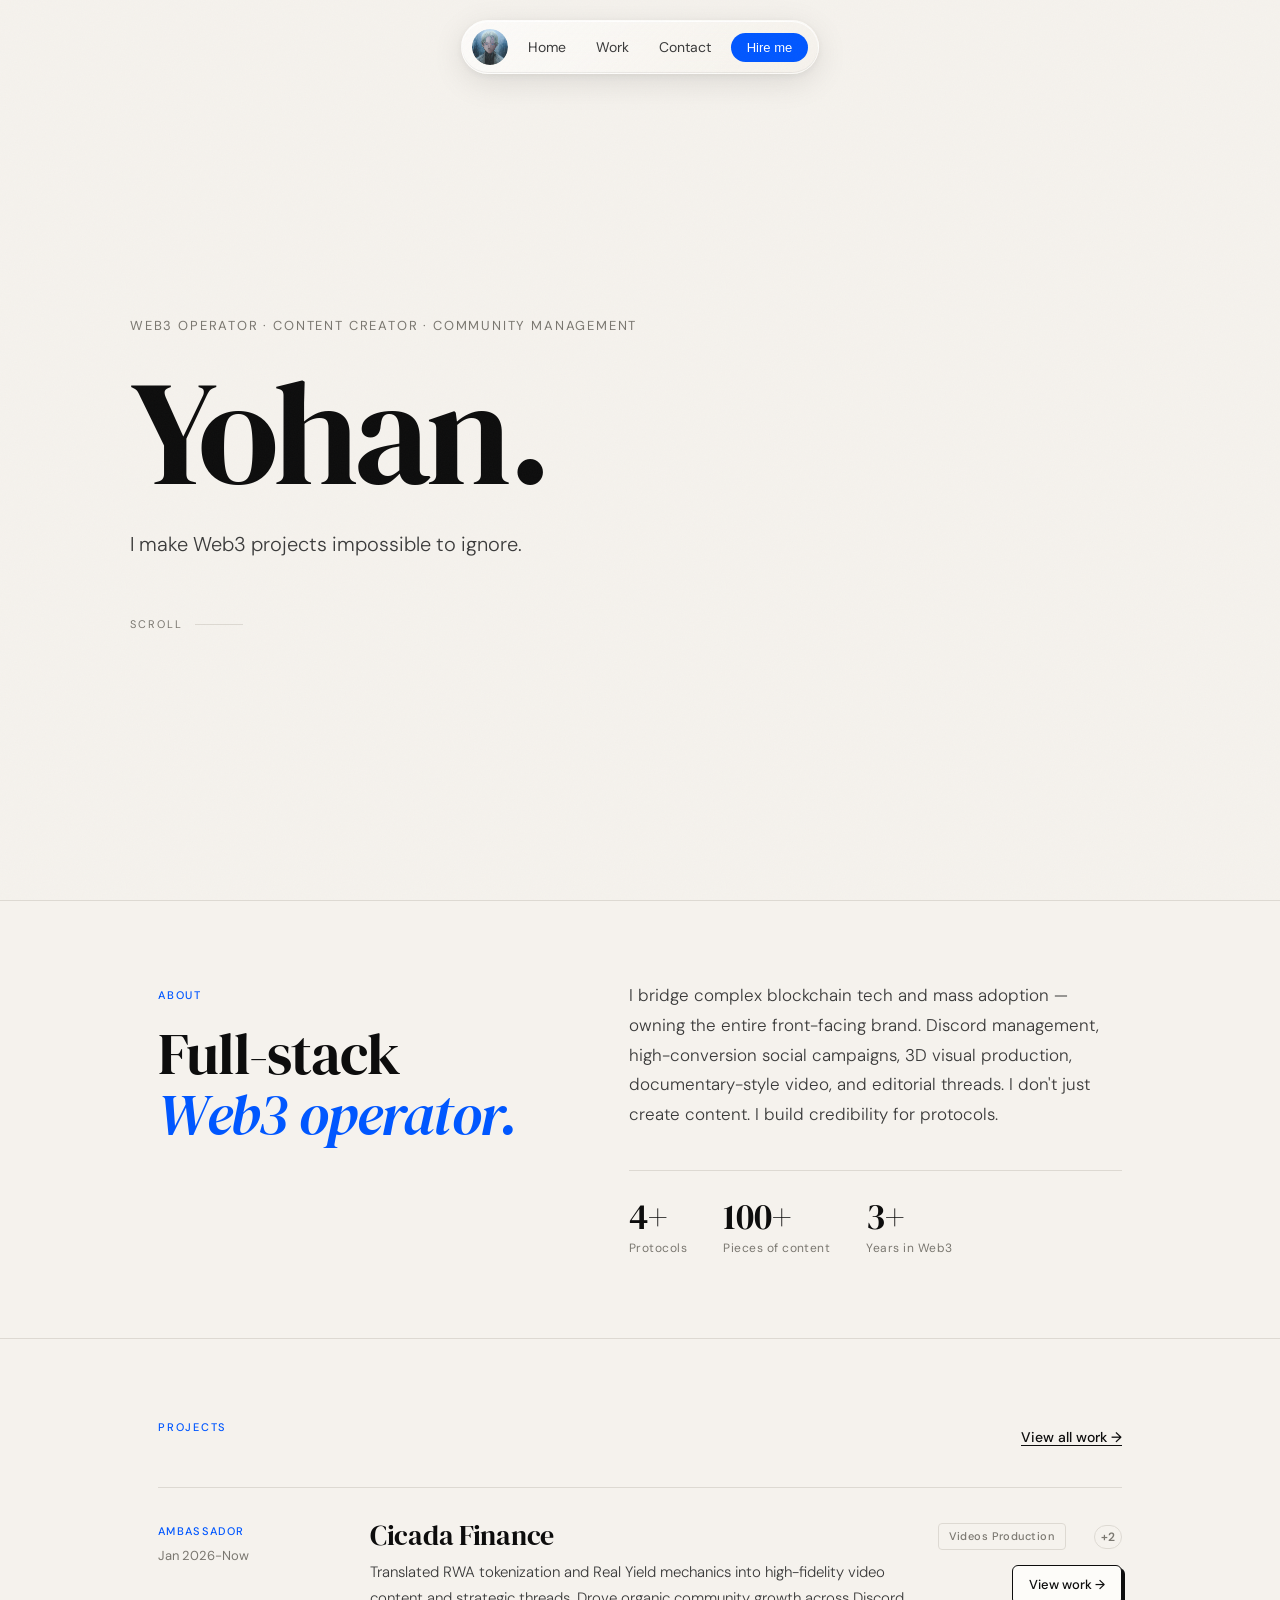
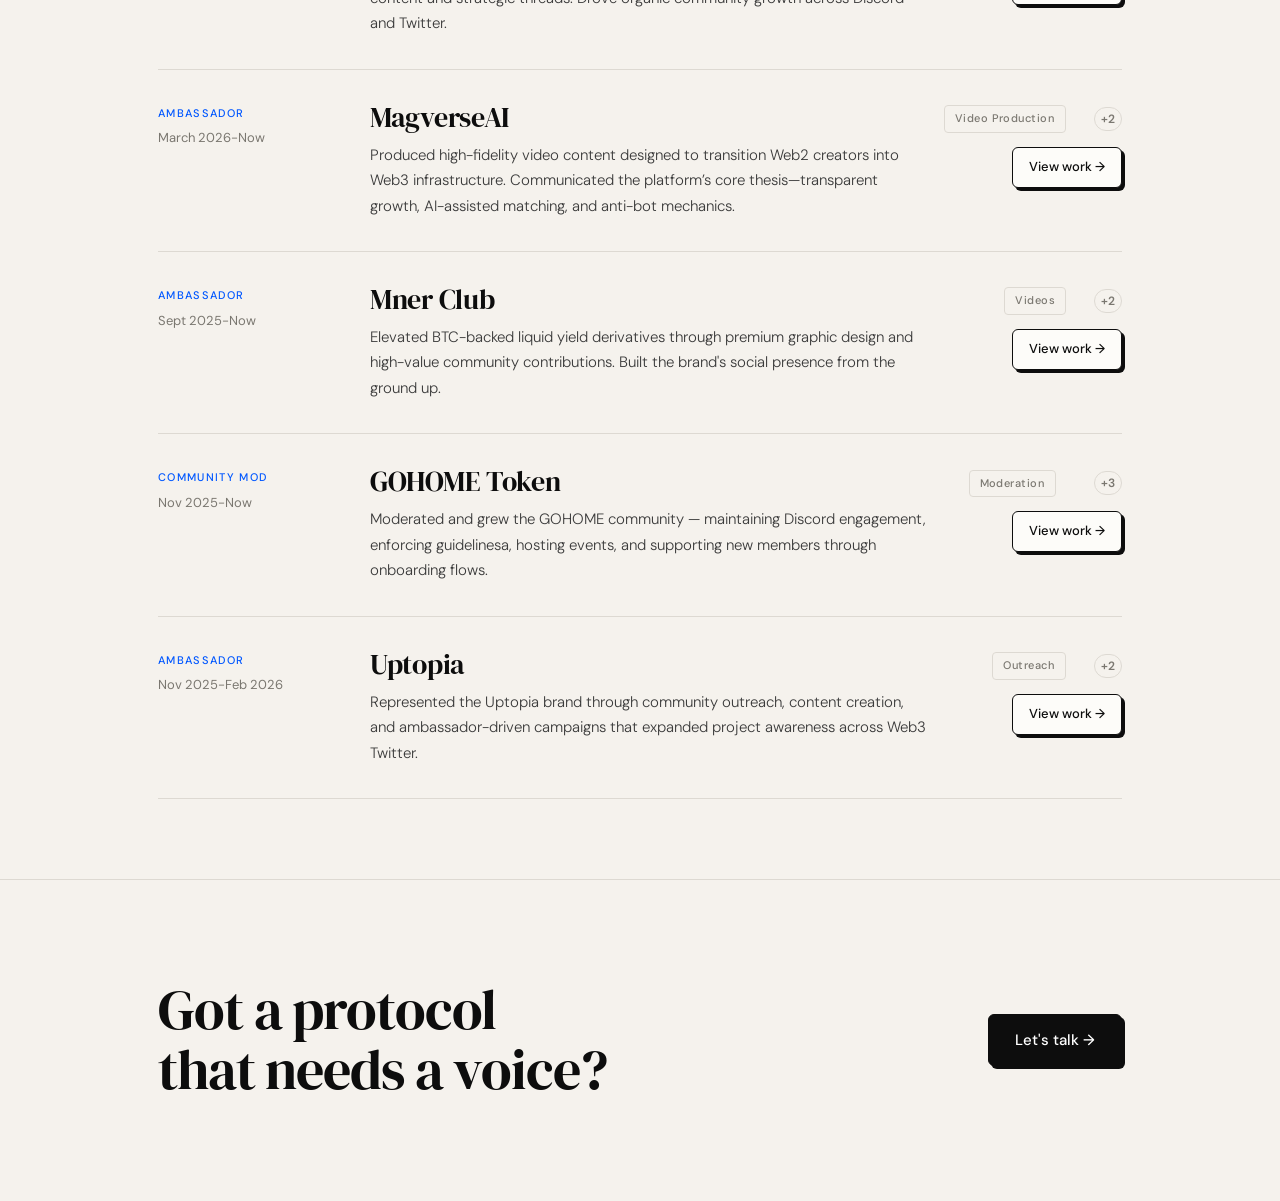
==== commit dcae1f45: "Saving local portfolio updates before pull" ====
--- a/index.html
+++ b/index.html
@@ -1,216 +1,225 @@
-<!doctype html>
-<html lang="en">
-<head>
-  <meta charset="utf-8" />
-  <meta name="viewport" content="width=device-width, initial-scale=1" />
-  <title>Yohan — Web3 Operator</title>
-  <meta name="description" content="Yohan. Web3 content creator, community builder, and social operator." />
-  <link rel="icon" href="/assets/images/avatar-yohan.png" />
-  <link rel="preconnect" href="https://fonts.googleapis.com">
-  <link rel="preconnect" href="https://fonts.gstatic.com" crossorigin>
-  <link href="https://fonts.googleapis.com/css2?family=DM+Serif+Display:ital@0;1&family=DM+Sans:ital,opsz,wght@0,9..40,300;0,9..40,400;0,9..40,500;0,9..40,600;1,9..40,300&display=swap" rel="stylesheet">
-  <link rel="stylesheet" href="/assets/styles.css" />
-</head>
-<body>
-
-  <!-- NAV -->
-  <header class="nav-wrap">
-    <nav class="nav-pill">
-      <a class="nav-logo" href="/">YH</a>
-      <div class="nav-links">
-        <a class="nav-link active" href="/">Home</a>
-        <a class="nav-link" href="/work/">Work</a>
-        <a class="nav-link" href="/contact/">Contact</a>
-      </div>
-      <a class="nav-cta" href="/contact/">Hire me</a>
-    </nav>
-  </header>
-
-  <main>
-
-    <!-- HERO -->
-    <section class="hero">
-      <div class="hero-inner">
-        <p class="hero-eyebrow">Web3 Operator · Content · Community</p>
-        <h1 class="hero-name">Yohan.</h1>
-        <p class="hero-line">I make Web3 projects impossible to ignore.</p>
-        <div class="scroll-cue" aria-hidden="true">
-          <span class="scroll-label">scroll</span>
-          <span class="scroll-line"></span>
-        </div>
-      </div>
-    </section>
-
-    <!-- ABOUT -->
-    <section class="section" id="about">
-      <div class="container">
-        <div class="about-grid">
-          <div class="about-left">
-            <span class="section-tag">About</span>
-            <h2 class="section-heading">Full-stack<br><em>Web3 operator.</em></h2>
-          </div>
-          <div class="about-right">
-            <p class="about-body">
-              I bridge complex blockchain tech and mass adoption — owning the entire front-facing brand. Discord management, high-conversion social campaigns, 3D visual production, documentary-style video, and editorial threads. I don't just create content. I build credibility for protocols.
-            </p>
-            <div class="stat-row">
-              <div class="stat">
-                <span class="stat-num">4+</span>
-                <span class="stat-label">Protocols</span>
-              </div>
-              <div class="stat">
-                <span class="stat-num">100+</span>
-                <span class="stat-label">Pieces of content</span>
-              </div>
-              <div class="stat">
-                <span class="stat-num">2+</span>
-                <span class="stat-label">Years in Web3</span>
-              </div>
-            </div>
-          </div>
-        </div>
-      </div>
-    </section>
-
-    <!-- PROJECTS -->
-    <section class="section" id="projects">
-      <div class="container">
-        <div class="projects-head">
-          <span class="section-tag">Projects</span>
-          <a class="btn-ghost" href="/work/">View all work →</a>
-        </div>
-
-        <div class="project-list">
-
-          <article class="project-card" data-index="0">
-            <div class="project-meta">
-              <span class="project-tag">Ambassador</span>
-              <span class="project-year">2024–25</span>
-            </div>
-            <div class="project-body">
-              <h3 class="project-name">Cicada Finance</h3>
-              <p class="project-desc">Translated RWA tokenization and Real Yield mechanics into high-fidelity video content and strategic threads. Drove organic community growth across Discord and Twitter.</p>
-            </div>
-            <div class="project-footer">
-              <div class="project-skills">
-                <span class="skill-tag">Video</span>
-                <span class="skill-tag">Threads</span>
-                <span class="skill-tag">Community</span>
-              </div>
-              <a class="btn-brutalist" href="/work/#cicada">View work →</a>
-            </div>
-          </article>
-
-          <article class="project-card" data-index="1">
-            <div class="project-meta">
-              <span class="project-tag">Ambassador</span>
-              <span class="project-year">2024–25</span>
-            </div>
-            <div class="project-body">
-              <h3 class="project-name">Mner Club</h3>
-              <p class="project-desc">Elevated BTC-backed liquid yield derivatives through premium graphic design and high-value community contributions. Built the brand's social presence from the ground up.</p>
-            </div>
-            <div class="project-footer">
-              <div class="project-skills">
-                <span class="skill-tag">Graphics</span>
-                <span class="skill-tag">Threads</span>
-                <span class="skill-tag">Discord</span>
-              </div>
-              <a class="btn-brutalist" href="/work/#mner">View work →</a>
-            </div>
-          </article>
-
-          <article class="project-card" data-index="2">
-            <div class="project-meta">
-              <span class="project-tag">Community MOD</span>
-              <span class="project-year">2024</span>
-            </div>
-            <div class="project-body">
-              <h3 class="project-name">GOHOME Token</h3>
-              <p class="project-desc">Moderated and grew the GOHOME community — maintaining Discord engagement, enforcing guidelines, and supporting new members through onboarding flows.</p>
-            </div>
-            <div class="project-footer">
-              <div class="project-skills">
-                <span class="skill-tag">Moderation</span>
-                <span class="skill-tag">Onboarding</span>
-                <span class="skill-tag">Discord</span>
-              </div>
-              <a class="btn-brutalist" href="/work/#gohome">View work →</a>
-            </div>
-          </article>
-
-          <article class="project-card" data-index="3">
-            <div class="project-meta">
-              <span class="project-tag">Ambassador</span>
-              <span class="project-year">2025</span>
-            </div>
-            <div class="project-body">
-              <h3 class="project-name">Uptopia</h3>
-              <p class="project-desc">Represented the Uptopia brand through community outreach, content creation, and ambassador-driven campaigns that expanded project awareness across Web3 Twitter.</p>
-            </div>
-            <div class="project-footer">
-              <div class="project-skills">
-                <span class="skill-tag">Outreach</span>
-                <span class="skill-tag">Content</span>
-                <span class="skill-tag">Twitter</span>
-              </div>
-              <a class="btn-brutalist" href="/work/#uptopia">View work →</a>
-            </div>
-          </article>
-
-        </div>
-      </div>
-    </section>
-
-    <!-- SKILLS STRIP -->
-    <section class="skills-strip">
-      <div class="container">
-        <div class="skills-inner">
-          <span>Content Creation</span>
-          <span class="dot">·</span>
-          <span>Community Building</span>
-          <span class="dot">·</span>
-          <span>Discord Management</span>
-          <span class="dot">·</span>
-          <span>Video Production</span>
-          <span class="dot">·</span>
-          <span>Twitter / X Strategy</span>
-          <span class="dot">·</span>
-          <span>Ambassador Programs</span>
-          <span class="dot">·</span>
-          <span>3D Visual Production</span>
-        </div>
-      </div>
-    </section>
-
-    <!-- CTA BAND -->
-    <section class="cta-band">
-      <div class="container">
-        <div class="cta-inner">
-          <h2 class="cta-heading">Got a protocol<br>that needs a voice?</h2>
-          <a class="btn-primary" href="/contact/">Let's talk →</a>
-        </div>
-      </div>
-    </section>
-
-  </main>
-
-  <!-- LIGHTBOX (kept for Work page proof images) -->
-  <div class="lightbox" id="lightbox" aria-hidden="true">
-    <div class="lb-backdrop"></div>
-    <div class="lb-panel">
-      <div class="lb-bar">
-        <span id="lbCounter" class="lb-counter">1 / 1</span>
-        <div class="lb-btns">
-          <button data-lb-prev>←</button>
-          <button data-lb-next>→</button>
-          <button data-lb-close>✕</button>
-        </div>
-      </div>
-      <img id="lbImg" class="lb-img" src="" alt="" />
-    </div>
-  </div>
-
-  <script src="/assets/script.js"></script>
-</body>
-</html>
+<!doctype html>
+<html lang="en">
+<head>
+  <meta charset="utf-8" />
+  <meta name="viewport" content="width=device-width, initial-scale=1" />
+  <title>Yohan — Web3 Operator</title>
+  <meta name="description" content="Yohan. Web3 content creator, community builder, and social operator." />
+  <link rel="icon" href="/assets/images/avatar-yohan-web.png" />
+  <link rel="preconnect" href="https://fonts.googleapis.com">
+  <link rel="preconnect" href="https://fonts.gstatic.com" crossorigin>
+  <link href="https://fonts.googleapis.com/css2?family=DM+Serif+Display:ital@0;1&family=DM+Sans:ital,opsz,wght@0,9..40,300;0,9..40,400;0,9..40,500;0,9..40,600;1,9..40,300&display=swap" rel="stylesheet">
+  <link rel="stylesheet" href="/assets/styles.css" />
+</head>
+<body class="page page-home">
+
+  <!-- NAV -->
+  <header class="nav-wrap">
+    <nav class="nav-pill">
+      <a class="nav-logo" href="/" aria-label="Home">
+        <img src="/assets/images/avatar-yohan-2.png" alt="Yohan" width="32" height="32"
+             onerror="this.style.display='none';this.nextElementSibling.style.display='flex'">
+        <span class="nav-logo-fallback" style="display:none">YH</span>
+      </a>
+      <div class="nav-links">
+        <a class="nav-link active" href="/">Home</a>
+        <a class="nav-link" href="/pow">Work</a>
+        <a class="nav-link" href="/contact">Contact</a>
+      </div>
+      <!-- "Hire me" opens modal, not a page redirect -->
+      <button class="nav-cta" id="hireMeBtn" type="button">Hire me</button>
+    </nav>
+  </header>
+
+  <main>
+
+    <!-- HERO -->
+    <section class="hero">
+      <div class="hero-inner">
+        <p class="hero-eyebrow">Web3 Operator · Content Creator · Community Management</p>
+        <h1 class="hero-name">Yohan.</h1>
+        <p class="hero-line">I make Web3 projects impossible to ignore.</p>
+        <div class="scroll-cue" aria-hidden="true">
+          <span class="scroll-label">scroll</span>
+          <span class="scroll-line"></span>
+        </div>
+      </div>
+    </section>
+
+    <!-- ABOUT -->
+    <section class="section" id="about">
+      <div class="container">
+        <div class="about-grid">
+          <div class="about-left">
+            <span class="section-tag">About</span>
+            <h2 class="section-heading">Full-stack<br><em>Web3 operator.</em></h2>
+          </div>
+          <div class="about-right">
+            <p class="about-body">
+              I bridge complex blockchain tech and mass adoption — owning the entire front-facing brand. Discord management, high-conversion social campaigns, 3D visual production, documentary-style video, and editorial threads. I don't just create content. I build credibility for protocols.
+            </p>
+            <div class="stat-row">
+              <div class="stat">
+                <span class="stat-num">4+</span>
+                <span class="stat-label">Protocols</span>
+              </div>
+              <div class="stat">
+                <span class="stat-num">100+</span>
+                <span class="stat-label">Pieces of content</span>
+              </div>
+              <div class="stat">
+                <span class="stat-num">3+</span>
+                <span class="stat-label">Years in Web3</span>
+              </div>
+            </div>
+          </div>
+        </div>
+      </div>
+    </section>
+
+    <!-- PROJECTS -->
+    <section class="section" id="projects">
+      <div class="container">
+        <div class="projects-head">
+          <span class="section-tag">Projects</span>
+          <a class="btn-ghost" href="/pow/">View all work →</a>
+        </div>
+
+        <div class="project-list">
+
+          <article class="project-card" data-index="0">
+            <div class="project-meta">
+              <span class="project-tag">Ambassador</span>
+              <span class="project-year">Jan 2026-Now</span>
+            </div>
+            <div class="project-body">
+              <h3 class="project-name">Cicada Finance</h3>
+              <p class="project-desc">Translated RWA tokenization and Real Yield mechanics into high-fidelity video content and strategic threads. Drove organic community growth across Discord and Twitter.</p>
+            </div>
+            <div class="project-footer">
+              <div class="project-skills project-tags">
+                <span class="skill-tag">Videos Production</span>
+                <span class="skill-tag tag-more">Quality Contents</span>
+                <span class="skill-tag tag-more">Community</span>
+                <span class="tag-overflow">+2</span>
+              </div>
+              <a class="btn-brutalist" href="/pow/#cicada">View work →</a>
+            </div>
+          </article>
+
+           <article class="project-card" data-index="0">
+            <div class="project-meta">
+              <span class="project-tag">Ambassador</span>
+              <span class="project-year">March 2026-Now</span>
+            </div>
+            <div class="project-body">
+              <h3 class="project-name">MagverseAI</h3>
+              <p class="project-desc">Produced high-fidelity video content designed to transition Web2 creators into Web3 infrastructure. Communicated the platform’s core thesis—transparent growth, AI-assisted matching, and anti-bot mechanics.</p>
+            </div>
+            <div class="project-footer">
+              <div class="project-skills project-tags">
+                <span class="skill-tag">Video Production</span>
+                <span class="skill-tag tag-more">Quality Contents</span>
+                <span class="skill-tag tag-more">Community</span>
+                <span class="tag-overflow">+2</span>
+              </div>
+              <a class="btn-brutalist" href="/pow/#magverse">View work →</a>
+            </div>
+          </article>
+
+          <article class="project-card" data-index="1">
+            <div class="project-meta">
+              <span class="project-tag">Ambassador</span>
+              <span class="project-year">Sept 2025-Now</span>
+            </div>
+            <div class="project-body">
+              <h3 class="project-name">Mner Club</h3>
+              <p class="project-desc">Elevated BTC-backed liquid yield derivatives through premium graphic design and high-value community contributions. Built the brand's social presence from the ground up.</p>
+            </div>
+            <div class="project-footer">
+              <div class="project-skills project-tags">
+                <span class="skill-tag">Videos</span>
+                <span class="skill-tag tag-more">Threads</span>
+                <span class="skill-tag tag-more">Community</span>
+                <span class="tag-overflow">+2</span>
+              </div>
+              <a class="btn-brutalist" href="/pow/#mner">View work →</a>
+            </div>
+          </article>
+
+          <article class="project-card" data-index="2">
+            <div class="project-meta">
+              <span class="project-tag">Community MOD</span>
+              <span class="project-year">Nov 2025-Now</span>
+            </div>
+            <div class="project-body">
+              <h3 class="project-name">GOHOME Token</h3>
+              <p class="project-desc">Moderated and grew the GOHOME community — maintaining Discord engagement, enforcing guidelinesa, hosting events, and supporting new members through onboarding flows.</p>
+            </div>
+            <div class="project-footer">
+              <div class="project-skills project-tags">
+             <span class="skill-tag">Moderation</span>
+             <span class="skill-tag tag-more">Onboarding</span>
+             <span class="skill-tag tag-more">Hosting events</span>
+             <span class="skill-tag tag-more">Discord & Telegram</span>
+             <span class="tag-overflow">+3</span>
+              </div>
+              <a class="btn-brutalist" href="/pow/#gohome">View work →</a>
+            </div>
+          </article>
+
+          <article class="project-card" data-index="3">
+            <div class="project-meta">
+              <span class="project-tag">Ambassador</span>
+              <span class="project-year">Nov 2025-Feb 2026</span>
+            </div>
+            <div class="project-body">
+              <h3 class="project-name">Uptopia</h3>
+              <p class="project-desc">Represented the Uptopia brand through community outreach, content creation, and ambassador-driven campaigns that expanded project awareness across Web3 Twitter.</p>
+            </div>
+            <div class="project-footer">
+              <div class="project-skills project-tags">
+              <span class="skill-tag">Outreach</span>
+              <span class="skill-tag tag-more">Content Creation</span>
+              <span class="skill-tag tag-more">Community Engagements</span>
+              <span class="tag-overflow">+2</span>
+              </div>
+              <a class="btn-brutalist" href="/pow/#uptopia">View work →</a>
+            </div>
+          </article>
+
+        </div>
+      </div>
+    </section>
+
+    <!-- CTA BAND -->
+    <section class="cta-band">
+      <div class="container">
+        <div class="cta-inner">
+          <h2 class="cta-heading">Got a protocol<br>that needs a voice?</h2>
+          <a class="btn-primary" href="/contact/">Let's talk →</a>
+        </div>
+      </div>
+    </section>
+
+  </main>
+
+  <!-- LIGHTBOX (kept for Work page proof images) -->
+  <div class="lightbox" id="lightbox" aria-hidden="true">
+    <div class="lb-backdrop"></div>
+    <div class="lb-panel">
+      <div class="lb-bar">
+        <span id="lbCounter" class="lb-counter">1 / 1</span>
+        <div class="lb-btns">
+          <button data-lb-prev>←</button>
+          <button data-lb-next>→</button>
+          <button data-lb-close>✕</button>
+        </div>
+      </div>
+      <img id="lbImg" class="lb-img" src="" alt="" />
+    </div>
+  </div>
+
+  <script src="/assets/script.js"></script>
+</body>
+</html>
--- a/assets/styles.css
+++ b/assets/styles.css
@@ -10,6 +10,7 @@
   --muted:       #7A7770;
   --rule:        #DDD9D2;
   --accent:      #0057FF;       /* electric blue — the ONLY color accent */
+  --accent-dark: #0048D9;       /* ~15% darker for hover feedback */
   --accent-dim:  rgba(0,87,255,.10);
 
   /* Neo-brutalist shadow (buttons only) */
@@ -23,6 +24,31 @@
   /* Spacing */
   --max: 1020px;
   --nav-h: 70px;
+}
+
+/* ─────────────────────────────────────────────
+   ANIMATIONS
+───────────────────────────────────────────── */
+@keyframes navEntrance {
+  from {
+    opacity: 0;
+    transform: translateY(-12px);
+  }
+  to {
+    opacity: 1;
+    transform: translateY(0);
+  }
+}
+
+@keyframes contentEntrance {
+  from {
+    opacity: 0;
+    transform: translateY(16px);
+  }
+  to {
+    opacity: 1;
+    transform: translateY(0);
+  }
 }
 
 /* ─────────────────────────────────────────────
@@ -38,7 +64,6 @@
   line-height: 1.6;
   -webkit-font-smoothing: antialiased;
 }
-
 /* Subtle paper grain */
 body::after {
   content: '';
@@ -51,9 +76,9 @@
   background-repeat: repeat;
 }
 
+
 a { color: inherit; text-decoration: none; }
 img { display: block; max-width: 100%; }
-
 .container {
   max-width: var(--max);
   margin: 0 auto;
@@ -83,6 +108,7 @@
   padding: 8px 10px;
   border-radius: 999px;
   border: 1px solid rgba(255,255,255,0.55);
+  animation: navEntrance 0.6s cubic-bezier(0.23, 1, 0.320, 1) forwards;
 
   /* Liquid glass layers */
   background:
@@ -99,6 +125,16 @@
     0 -1px 0 rgba(0,0,0,0.06) inset,
     0 8px 32px rgba(0,0,0,0.10),
     0 2px 8px  rgba(0,0,0,0.06);
+  transition: all 0.3s cubic-bezier(0.23, 1, 0.320, 1);
+}
+
+.nav-pill:hover {
+  transform: translateY(-2px);
+  box-shadow:
+    0 1px 0 rgba(255,255,255,0.90) inset,
+    0 -1px 0 rgba(0,0,0,0.06) inset,
+    0 12px 40px rgba(0,0,0,0.15),
+    0 4px 12px rgba(0,0,0,0.08);
 }
 
 .nav-logo {
@@ -113,9 +149,15 @@
   align-items: center;
   justify-content: center;
   border-radius: 999px;
-  background: var(--ink);
-  color: var(--bg);
+  overflow: hidden;
   flex-shrink: 0;
+}
+
+.nav-logo img {
+  width: 100%;
+  height: 100%;
+  object-fit: cover;
+  border-radius: 50%;
 }
 
 .nav-links {
@@ -130,11 +172,12 @@
   color: var(--ink-2);
   padding: 7px 14px;
   border-radius: 999px;
-  transition: background 0.15s, color 0.15s;
+  transition: all 0.25s cubic-bezier(0.23, 1, 0.320, 1);
 }
 .nav-link:hover {
   background: rgba(0,0,0,0.06);
   color: var(--ink);
+  transform: scale(1.05);
 }
 .nav-link.active {
   color: var(--ink);
@@ -145,14 +188,19 @@
 .nav-cta {
   font-size: 13px;
   font-weight: 500;
-  color: #fff;
-  background: var(--ink);
+  color: #FFFFFF;
+  background-color: var(--accent);
+  border: none;
   padding: 7px 16px;
   border-radius: 999px;
-  transition: opacity 0.15s;
+  transition: background-color 0.25s cubic-bezier(0.23, 1, 0.320, 1), transform 0.25s cubic-bezier(0.23, 1, 0.320, 1), box-shadow 0.25s cubic-bezier(0.23, 1, 0.320, 1);
   flex-shrink: 0;
 }
-.nav-cta:hover { opacity: 0.82; }
+.nav-cta:hover {
+  background-color: var(--accent-dark);
+  transform: scale(1.08);
+  box-shadow: 0 4px 12px rgba(0, 87, 255, 0.35);
+}
 
 /* ─────────────────────────────────────────────
    HERO
@@ -180,7 +228,7 @@
 
   opacity: 0;
   transform: translateY(12px);
-  animation: fadeUp 0.6s 0.1s cubic-bezier(.2,.9,.2,1) forwards;
+  animation: fadeUp 0.6s var(--entry-delay, 0.1s) cubic-bezier(.2,.9,.2,1) forwards;
 }
 
 .hero-name {
@@ -355,6 +403,7 @@
 }
 .project-card:hover::before { transform: scaleY(1); }
 
+
 .project-meta {
   display: flex;
   flex-direction: column;
@@ -405,6 +454,164 @@
   gap: 6px;
   flex-wrap: wrap;
   justify-content: flex-end;
+}
+
+.project-tags {
+  display: inline-flex;
+  align-items: center;
+  gap: 8px;
+  max-width: 230px;
+  justify-content: flex-end;
+  min-height: 28px;
+  flex-wrap: nowrap;
+  overflow: hidden;
+  transition: max-width 0.48s cubic-bezier(.16,1,.3,1);
+}
+
+.project-tags .skill-tag {
+  white-space: nowrap;
+}
+
+.project-tags .tag-more {
+  opacity: 0.68;
+  filter: blur(2.8px);
+  transform: translateX(8px);
+  max-width: 0;
+  overflow: hidden;
+  padding-left: 0;
+  padding-right: 0;
+  border-color: transparent;
+  transition: opacity 0.42s cubic-bezier(.16,1,.3,1), filter 0.42s cubic-bezier(.16,1,.3,1), transform 0.42s cubic-bezier(.16,1,.3,1), max-width 0.48s cubic-bezier(.16,1,.3,1), padding 0.42s cubic-bezier(.16,1,.3,1), border-color 0.42s cubic-bezier(.16,1,.3,1);
+}
+
+.project-tags:hover {
+  max-width: 560px;
+}
+
+.project-tags:hover .tag-more {
+  opacity: 1;
+  filter: blur(0);
+  transform: translateX(0);
+  max-width: 180px;
+  padding-left: 10px;
+  padding-right: 10px;
+  border-color: var(--rule);
+}
+
+.project-tags:hover .tag-overflow {
+  opacity: 0;
+  transform: translateX(4px);
+}
+
+
+/* ─────────────────────────────────────────────
+   FEATURED WORK (Samad-like cards)
+───────────────────────────────────────────── */
+.fw-grid {
+  display: grid;
+  grid-template-columns: repeat(12, 1fr);
+  gap: 14px;
+}
+
+.fw-card {
+  grid-column: span 3;
+  border-radius: 18px;
+  border: 1px solid rgba(69, 90, 107, 0.30);
+  background: linear-gradient(180deg, rgba(17, 18, 20, 0.62), rgba(17, 18, 20, 0.36));
+  box-shadow: 0 20px 70px rgba(0, 0, 0, 0.55);
+  overflow: hidden;
+  position: relative;
+
+  transform: translateY(10px);
+  opacity: 0;
+  transition:
+    transform 0.30s cubic-bezier(0.2, 0.9, 0.2, 1),
+    opacity 0.30s ease,
+    box-shadow 0.25s ease,
+    border-color 0.25s ease;
+  will-change: transform, opacity;
+}
+
+.fw-card.in {
+  transform: translateY(0);
+  opacity: 1;
+}
+
+.fw-card::before {
+  content: '';
+  position: absolute;
+  inset: -2px;
+  background: radial-gradient(600px 200px at 30% 0%, rgba(52, 164, 223, 0.16), transparent 55%);
+  opacity: 0;
+  transition: opacity 0.25s ease;
+  pointer-events: none;
+}
+
+.fw-card:hover {
+  transform: translateY(-6px);
+  border-color: rgba(96, 197, 241, 0.42);
+  box-shadow: 0 30px 90px rgba(0, 0, 0, 0.62), 0 0 40px rgba(52, 164, 223, 0.10);
+}
+
+.fw-card:hover::before {
+  opacity: 1;
+}
+
+.fw-thumb {
+  height: 150px;
+  background: rgba(9, 16, 26, 0.35);
+  border-bottom: 1px solid rgba(69, 90, 107, 0.22);
+  display: flex;
+  align-items: center;
+  justify-content: center;
+}
+
+.fw-thumb img {
+  width: 100%;
+  height: 100%;
+  object-fit: cover;
+  display: block;
+}
+
+.fw-body {
+  padding: 14px;
+}
+
+.fw-kind {
+  font-size: 11px;
+  letter-spacing: 0.18em;
+  text-transform: uppercase;
+  color: rgba(178, 184, 186, 0.92);
+  margin-bottom: 10px;
+}
+
+.fw-title {
+  font-weight: 700;
+  line-height: 1.25;
+  margin-bottom: 8px;
+}
+
+.fw-desc {
+  color: var(--muted);
+  font-size: 13px;
+  line-height: 1.55;
+}
+
+/* Responsive */
+@media (max-width: 1080px) {
+  .fw-card {
+    grid-column: span 6;
+  }
+}
+
+@media (max-width: 680px) {
+  .fw-card {
+    grid-column: span 12;
+  }
+
+  .fw-thumb {
+    height: 180px;
+  }
 }
 
 /* ─────────────────────────────────────────────
@@ -534,6 +741,12 @@
   border-bottom: 1px solid var(--rule);
 }
 
+.page-hero .section-tag {
+  opacity: 0;
+  transform: translateY(12px);
+  animation: fadeUp 0.6s 0.1s cubic-bezier(.2,.9,.2,1) forwards;
+}
+
 .page-title {
   font-family: var(--font-display);
   font-size: clamp(48px, 8vw, 88px);
@@ -541,6 +754,10 @@
   line-height: 0.96;
   letter-spacing: -0.03em;
   margin: 12px 0 20px;
+  
+  opacity: 0;
+  transform: translateY(16px);
+  animation: fadeUp 0.7s var(--entry-delay, 0.2s) cubic-bezier(.2,.9,.2,1) forwards;
 }
 .page-title em { font-style: italic; color: var(--accent); }
 
@@ -550,6 +767,10 @@
   color: var(--ink-2);
   max-width: 52ch;
   line-height: 1.65;
+  
+  opacity: 0;
+  transform: translateY(12px);
+  animation: fadeUp 0.6s var(--entry-delay, 0.3s) cubic-bezier(.2,.9,.2,1) forwards;
 }
 
 /* ─────────────────────────────────────────────
@@ -565,6 +786,14 @@
   justify-content: space-between;
   gap: 20px;
   margin-bottom: 20px;
+}
+
+.work-side {
+  display: flex;
+  flex-direction: column;
+  align-items: flex-end;
+  gap: 10px;
+  min-width: 250px;
 }
 
 .work-role-tag {
@@ -590,6 +819,7 @@
   color: var(--muted);
   white-space: nowrap;
   padding-top: 6px;
+  text-align: right;
 }
 
 .work-desc {
@@ -642,10 +872,152 @@
 }
 .proof-thumb:hover .proof-label { opacity: 1; }
 
-.work-skills {
-  display: flex;
+.work-tags {
+  display: inline-flex;
+  align-items: center;
   gap: 8px;
-  flex-wrap: wrap;
+  max-width: 230px;
+  justify-content: flex-end;
+  min-height: 28px;
+  transition: max-width 0.48s cubic-bezier(.16,1,.3,1);
+}
+
+.work-tags .skill-tag {
+  white-space: nowrap;
+}
+
+.work-tags .tag-more {
+  opacity: 0.68;
+  filter: blur(2.8px);
+  transform: translateX(8px);
+  max-width: 0;
+  overflow: hidden;
+  padding-left: 0;
+  padding-right: 0;
+  border-color: transparent;
+  transition: opacity 0.42s cubic-bezier(.16,1,.3,1), filter 0.42s cubic-bezier(.16,1,.3,1), transform 0.42s cubic-bezier(.16,1,.3,1), max-width 0.48s cubic-bezier(.16,1,.3,1), padding 0.42s cubic-bezier(.16,1,.3,1), border-color 0.42s cubic-bezier(.16,1,.3,1);
+}
+
+.tag-overflow {
+  display: inline-flex;
+  align-items: center;
+  justify-content: center;
+  min-width: 28px;
+  height: 24px;
+  border: 1px solid var(--rule);
+  border-radius: 999px;
+  color: var(--muted);
+  font-size: 12px;
+  font-weight: 600;
+  line-height: 1;
+  transition: opacity 0.3s cubic-bezier(.16,1,.3,1), transform 0.3s cubic-bezier(.16,1,.3,1);
+}
+
+.work-side:hover .work-tags {
+  max-width: 560px;
+}
+
+.work-side:hover .work-tags .tag-more {
+  opacity: 1;
+  filter: blur(0);
+  transform: translateX(0);
+  max-width: 180px;
+  padding-left: 10px;
+  padding-right: 10px;
+  border-color: var(--rule);
+}
+
+.work-side:hover .tag-overflow {
+  opacity: 0;
+  transform: translateX(4px);
+}
+
+.work-link-icons {
+  display: flex;
+  align-items: center;
+  gap: 10px;
+}
+
+.work-icon-link {
+  width: 40px;
+  height: 40px;
+  border: 1.5px solid var(--rule);
+  border-radius: 50%;
+  display: inline-flex;
+  align-items: center;
+  justify-content: center;
+  color: var(--ink);
+  background: transparent;
+  transition: border-color 0.2s cubic-bezier(.2,.9,.2,1), transform 0.2s cubic-bezier(.2,.9,.2,1), color 0.2s cubic-bezier(.2,.9,.2,1), background-color 0.2s cubic-bezier(.2,.9,.2,1);
+}
+
+.work-icon-link svg {
+  width: 16px;
+  height: 16px;
+  fill: currentColor;
+}
+
+.work-icon-link:hover {
+  border-color: var(--accent);
+  color: var(--accent);
+  background: var(--accent-dim);
+  transform: translateY(-2px);
+}
+
+.work-icon-x {
+  font-size: 16px;
+  font-weight: 500;
+  line-height: 1;
+}
+
+.content-vault-note {
+  font-size: 13px;
+  color: var(--muted);
+}
+
+.content-grid {
+  display: grid;
+  grid-template-columns: repeat(auto-fit, minmax(260px, 1fr));
+  gap: 14px;
+}
+
+.content-card {
+  border: 1px solid var(--rule);
+  border-radius: 10px;
+  padding: 18px;
+  background: var(--bg-card);
+}
+
+.content-card-head {
+  display: flex;
+  align-items: center;
+  justify-content: space-between;
+  margin-bottom: 10px;
+}
+
+.content-card h3 {
+  font-family: var(--font-display);
+  font-size: 24px;
+  font-weight: 400;
+}
+
+.content-type {
+  font-size: 11px;
+  letter-spacing: 0.12em;
+  text-transform: uppercase;
+  color: var(--accent);
+}
+
+.content-card p {
+  font-size: 14px;
+  color: var(--ink-2);
+  margin-bottom: 12px;
+}
+
+.content-actions {
+  display: flex;
+  align-items: center;
+  gap: 12px;
 }
 
 /* ─────────────────────────────────────────────
@@ -664,9 +1036,24 @@
   padding: 26px 0;
   border-top: 1px solid var(--rule);
   transition: background 0.12s;
+  position: relative;
 }
 .contact-card:last-child { border-bottom: 1px solid var(--rule); }
 .contact-card:hover .contact-arrow { color: var(--accent); transform: translateX(4px); }
+
+.contact-card::before {
+  content: '';
+  position: absolute;
+  left: -28px;
+  top: 0; bottom: 0;
+  width: 3px;
+  background: var(--accent);
+  transform: scaleY(0);
+  transform-origin: top;
+  transition: transform 0.2s cubic-bezier(.2,.9,.2,1);
+}
+
+.contact-card:hover::before { transform: scaleY(1); }
 
 .contact-icon {
   width: 44px;
@@ -706,6 +1093,368 @@
   color: var(--muted);
   transition: color 0.15s, transform 0.15s;
 }
+
+/* HIRE CHAT MODAL */
+.hire-chat-open { overflow: hidden; }
+.hire-chat-modal {
+  position: fixed;
+  inset: 0;
+  z-index: 1400;
+  padding: 20px;
+  background: rgba(13,13,13,.45);
+  backdrop-filter: blur(4px);
+  -webkit-backdrop-filter: blur(4px);
+  display: flex;
+  align-items: center;
+  justify-content: center;
+  opacity: 0;
+  pointer-events: none;
+}
+.hire-chat-modal[aria-hidden="false"] {
+  opacity: 1;
+  pointer-events: auto;
+  animation: hireChatBgIn .42s cubic-bezier(0.32, 0.72, 0, 1) both;
+}
+.hire-chat-modal.is-closing {
+  pointer-events: none;
+  animation: hireChatBgOut .42s cubic-bezier(0.32, 0.72, 0, 1) both;
+}
+.hire-chat-panel {
+  width: min(400px, 100%);
+  max-height: 620px;
+  display: flex;
+  flex-direction: column;
+  overflow: hidden;
+  border-radius: 26px;
+  border: 1px solid rgba(255,255,255,0.55);
+  background: linear-gradient(135deg, rgba(255,255,255,0.72) 0%, rgba(245,242,237,0.52) 100%);
+  backdrop-filter: blur(22px) saturate(180%);
+  -webkit-backdrop-filter: blur(22px) saturate(180%);
+  box-shadow:
+    0 1px 0 rgba(255,255,255,0.90) inset,
+    0 -1px 0 rgba(0,0,0,0.06) inset,
+    0 22px 64px rgba(0,0,0,.18),
+    0 6px 18px rgba(0,0,0,.08);
+  transform: translateY(-56px) scale(.98);
+  transform-origin: 50% 0%;
+  opacity: 0;
+  font-family: -apple-system, BlinkMacSystemFont, "SF Pro Text", "SF Pro Display", "Helvetica Neue", Helvetica, Arial, sans-serif, "Apple Color Emoji", "Segoe UI Emoji";
+}
+.hire-chat-modal[aria-hidden="false"] .hire-chat-panel {
+  animation: hireChatPanelIn .42s cubic-bezier(0.32, 0.72, 0, 1) both;
+}
+.hire-chat-modal.is-closing .hire-chat-panel {
+  animation: hireChatPanelOut .42s cubic-bezier(0.32, 0.72, 0, 1) both;
+}
+.hire-chat-topbar {
+  width: calc(100% - 24px);
+  margin: 12px 12px 8px;
+  padding: 8px 10px;
+  display: flex;
+  align-items: center;
+  justify-content: space-between;
+  border: 1px solid rgba(255,255,255,.20);
+  border-radius: 999px;
+  background: rgba(255,255,255,.10);
+  backdrop-filter: blur(24px);
+  -webkit-backdrop-filter: blur(24px);
+  box-shadow: 0 10px 24px rgba(0,0,0,.16);
+  flex-shrink: 0;
+}
+.hire-chat-back {
+  width: 40px;
+  height: 40px;
+  border-radius: 999px;
+  border: none;
+  background: rgba(255,255,255,.86);
+  box-shadow: 0 1px 8px rgba(0,0,0,.08);
+  display: inline-flex;
+  align-items: center;
+  justify-content: center;
+  color: var(--ink);
+  cursor: pointer;
+  flex-shrink: 0;
+}
+.hire-chat-back svg {
+  width: 19px;
+  height: 19px;
+}
+.hire-chat-title-pill {
+  border-radius: 999px;
+  background: rgba(255,255,255,.88);
+  box-shadow: 0 1px 8px rgba(0,0,0,.08);
+  padding: 5px 20px 4px;
+  display: flex;
+  flex-direction: column;
+  align-items: center;
+  justify-content: center;
+  line-height: 1.05;
+  min-width: 112px;
+}
+.hire-chat-title-name {
+  font-size: 15px;
+  font-weight: 700;
+  color: #000000;
+}
+.hire-chat-title-status {
+  font-size: 11px;
+  font-weight: 600;
+  color: var(--accent);
+}
+.hire-chat-profile {
+  width: 40px;
+  height: 40px;
+  border-radius: 50%;
+  object-fit: cover;
+  border: 2px solid rgba(255,255,255,.95);
+  box-shadow: 0 1px 8px rgba(0,0,0,.08);
+  display: block;
+  flex-shrink: 0;
+}
+.hire-chat-avatar {
+  width: 30px;
+  height: 30px;
+  border-radius: 50%;
+  display: flex;
+  align-items: center;
+  justify-content: center;
+  color: #fff;
+  font-size: 10px;
+  font-weight: 700;
+  letter-spacing: .04em;
+  user-select: none;
+  background: linear-gradient(135deg, var(--accent), #60a5fa);
+  flex-shrink: 0;
+  overflow: hidden;
+}
+.hire-chat-avatar--mini {
+  width: 30px;
+  height: 30px;
+  margin-bottom: 2px;
+}
+.hire-chat-avatar-image {
+  width: 100%;
+  height: 100%;
+  object-fit: cover;
+  border-radius: 50%;
+  display: block;
+}
+.hire-chat-body {
+  flex: 1 1 auto;
+  min-height: 0;
+  max-height: none;
+  overflow-y: auto;
+  padding: 6px 14px 8px;
+  display: flex;
+  flex-direction: column;
+  gap: 5px;
+  -webkit-mask-image: linear-gradient(to bottom, rgba(0,0,0,.5) 0%, rgba(0,0,0,.7) 7%, #000 16%, #000 100%);
+  mask-image: linear-gradient(to bottom, rgba(0,0,0,.5) 0%, rgba(0,0,0,.7) 7%, #000 16%, #000 100%);
+}
+.hire-chat-day {
+  text-align: center;
+  font-size: 12px;
+  color: #9E9EA3;
+  margin-bottom: 6px;
+  user-select: none;
+  letter-spacing: .01em;
+}
+.hire-chat-messages {
+  display: flex;
+  flex-direction: column;
+  gap: 5px;
+}
+.hire-chat-msg {
+  display: flex;
+  align-items: flex-end;
+  justify-content: flex-start;
+  gap: 0;
+  opacity: 0;
+  transform: translateY(10px);
+  transition: opacity .3s ease, transform .35s cubic-bezier(.2,.9,.2,1);
+}
+.hire-chat-msg.is-visible {
+  opacity: 1;
+  transform: translateY(0);
+}
+.hire-chat-msg--assistant {
+  flex-direction: row;
+  justify-content: flex-start;
+  align-items: flex-end;
+  gap: 6px;
+}
+.hire-chat-msg--user {
+  width: 100%;
+  flex-direction: row;
+  justify-content: flex-end;
+  align-items: flex-end;
+}
+.hire-chat-bubble {
+  position: relative;
+  display: inline-block;
+  width: fit-content;
+  max-width: min(75%, 32rem);
+  min-width: 64px;
+  padding: 10px 14px;
+  font-size: 14px;
+  line-height: 1.35;
+  white-space: pre-wrap;
+  word-break: normal;
+  overflow-wrap: anywhere;
+}
+.hire-chat-link {
+  display: inline;
+  max-width: 100%;
+  color: inherit;
+  text-decoration: underline;
+  text-decoration-thickness: 1px;
+  text-underline-offset: 2px;
+  white-space: normal;
+  word-break: break-all;
+  overflow-wrap: anywhere;
+}
+.hire-chat-bubble--assistant {
+  color: var(--ink);
+  background: #E9E9EB;
+  border-radius: 20px 20px 20px 6px;
+}
+.hire-chat-bubble--assistant .hire-chat-link {
+  color: var(--accent);
+}
+.hire-chat-bubble--user {
+  color: #fff;
+  background: var(--accent);
+  border-radius: 20px 20px 6px 20px;
+}
+.hire-chat-bubble--user .hire-chat-link {
+  color: #FFFFFF;
+}
+.hire-chat-bubble--assistant::after,
+.hire-chat-bubble--user::after {
+  content: '';
+  position: absolute;
+  bottom: 0;
+  width: 12px;
+  height: 16px;
+}
+.hire-chat-bubble--assistant::after {
+  left: -6px;
+  background: #E9E9EB;
+  clip-path: polygon(100% 0, 0 100%, 100% 100%);
+}
+.hire-chat-bubble--user::after {
+  right: -6px;
+  background: var(--accent);
+  clip-path: polygon(0 0, 0 100%, 100% 100%);
+}
+.hire-chat-bubble--typing {
+  display: flex;
+  align-items: center;
+  gap: 5px;
+  padding-right: 16px;
+  background: linear-gradient(135deg, rgba(255,255,255,.66) 0%, rgba(233,233,235,.78) 100%);
+  border: 1px solid rgba(255,255,255,.48);
+  backdrop-filter: blur(10px) saturate(150%);
+  -webkit-backdrop-filter: blur(10px) saturate(150%);
+}
+.hire-chat-bubble--typing span {
+  width: 7px;
+  height: 7px;
+  border-radius: 50%;
+  background: #8E8E93;
+  display: block;
+  animation: typingDot 1.15s infinite;
+}
+.hire-chat-bubble--typing span:nth-child(2) { animation-delay: .18s; }
+.hire-chat-bubble--typing span:nth-child(3) { animation-delay: .36s; }
+.hire-chat-chips {
+  display: flex;
+  flex-wrap: wrap;
+  gap: 6px;
+  margin-top: 0;
+  padding-left: 0;
+}
+.hire-chat-chip-wrap {
+  width: calc(100% - 24px);
+  margin: 0 12px 8px;
+  padding: 8px 10px;
+  border: 1px solid rgba(255,255,255,.30);
+  border-radius: 16px;
+  background: rgba(255,255,255,.20);
+  backdrop-filter: blur(24px);
+  -webkit-backdrop-filter: blur(24px);
+  box-shadow: 0 8px 32px rgba(0,0,0,0.10);
+  flex-shrink: 0;
+}
+.hire-chat-chip {
+  font-family: inherit;
+  font-size: 12px;
+  font-weight: 500;
+  color: var(--accent);
+  background: rgba(255,255,255,.14);
+  border: 1px solid rgba(255,255,255,.45);
+  backdrop-filter: blur(10px) saturate(150%);
+  -webkit-backdrop-filter: blur(10px) saturate(150%);
+  border-radius: 999px;
+  padding: 6px 12px;
+  cursor: pointer;
+  transition: background .12s, border-color .12s;
+}
+.hire-chat-chip:hover {
+  background: rgba(255,255,255,.2);
+  border-color: rgba(255,255,255,.6);
+}
+.hire-chat-input-wrap {
+  width: calc(100% - 24px);
+  margin: 0 12px 12px;
+  padding: 8px 10px;
+  border: 1px solid rgba(255,255,255,.20);
+  border-radius: 999px;
+  display: flex;
+  align-items: flex-end;
+  gap: 8px;
+  background: rgba(255,255,255,.10);
+  backdrop-filter: blur(24px);
+  -webkit-backdrop-filter: blur(24px);
+  box-shadow: 0 10px 24px rgba(0,0,0,.16);
+  flex-shrink: 0;
+}
+.hire-chat-input {
+  flex: 1;
+  background: #F0EDE8;
+  border: 1.5px solid var(--rule);
+  border-radius: 20px;
+  padding: 9px 14px;
+  font-size: 14px;
+  font-family: inherit;
+  color: var(--ink);
+  line-height: 1.45;
+}
+.hire-chat-input:focus {
+  outline: none;
+  border-color: var(--accent);
+}
+.hire-chat-send {
+  width: 38px;
+  height: 38px;
+  border-radius: 50%;
+  border: none;
+  background: var(--accent);
+  color: #fff;
+  cursor: pointer;
+  display: inline-flex;
+  align-items: center;
+  justify-content: center;
+  flex-shrink: 0;
+  box-shadow: 0 2px 12px rgba(0,87,255,.35);
+  transition: opacity .18s;
+}
+.hire-chat-send svg {
+  width: 16px;
+  height: 16px;
+  fill: currentColor;
+}
+.hire-chat-send:hover { opacity: .9; }
 
 /* ─────────────────────────────────────────────
    LIGHTBOX
@@ -785,6 +1534,31 @@
   100% { left: 100%; }
 }
 
+@keyframes typingDot {
+  0%, 60%, 100% { transform: translateY(0); opacity: .5; }
+  30% { transform: translateY(-4px); opacity: 1; }
+}
+
+@keyframes hireChatPanelIn {
+  from { opacity: 0; transform: translateY(-56px) scale(.98); }
+  to { opacity: 1; transform: translateY(0) scale(1); }
+}
+
+@keyframes hireChatPanelOut {
+  from { opacity: 1; transform: translateY(0) scale(1); }
+  to { opacity: 0; transform: translateY(-56px) scale(.98); }
+}
+
+@keyframes hireChatBgIn {
+  from { opacity: 0; }
+  to { opacity: 1; }
+}
+
+@keyframes hireChatBgOut {
+  from { opacity: 1; }
+  to { opacity: 0; }
+}
+
 /* scroll-triggered reveals */
 .reveal {
   opacity: 0;
@@ -794,6 +1568,15 @@
 .reveal.in {
   opacity: 1;
   transform: translateY(0);
+}
+
+/* ─────────────────────────────────────────────
+   CURSOR
+───────────────────────────────────────────── */
+@media (hover: hover) and (pointer: fine) {
+  a, button, .btn, .home, .nav-link, .pill-btn, .fw-card {
+    cursor: url("/assets/cursors/hand.png") 10 4, pointer !important;
+  }
 }
 
 /* ─────────────────────────────────────────────
@@ -805,13 +1588,18 @@
     grid-template-columns: 1fr;
     gap: 16px;
   }
-  .project-footer { align-items: flex-start; flex-direction: row; flex-wrap: wrap; }
+  .project-footer { align-items: flex-end; flex-direction: row; flex-wrap: wrap; }
   .cta-inner { flex-direction: column; align-items: flex-start; gap: 28px; }
   .work-header { flex-direction: column; gap: 8px; }
+  .work-side { align-items: flex-start; min-width: 0; }
+  .work-period { text-align: left; }
+  .work-tags { justify-content: flex-start; max-width: 100%; }
 }
 
 @media (max-width: 600px) {
-  .nav-links { display: none; }
+  .nav-links { font-size: 12px; }
+  .nav-link { padding: 5px 8px; }
+  .nav-pill { justify-content: space-between; }
   .container { padding: 0 18px; }
   .stat-row { gap: 24px; }
 }
@@ -821,4 +1609,11 @@
   .hero-eyebrow, .hero-name, .hero-line, .scroll-cue { animation: none; opacity: 1; transform: none; }
   .reveal { transition: none; }
   .scroll-line::after { animation: none; }
-}
+  #site, .lightbox, .lb-panel, .fw-card, .nav-ink { transition: none; }
+}
+
+
+
+
+
+
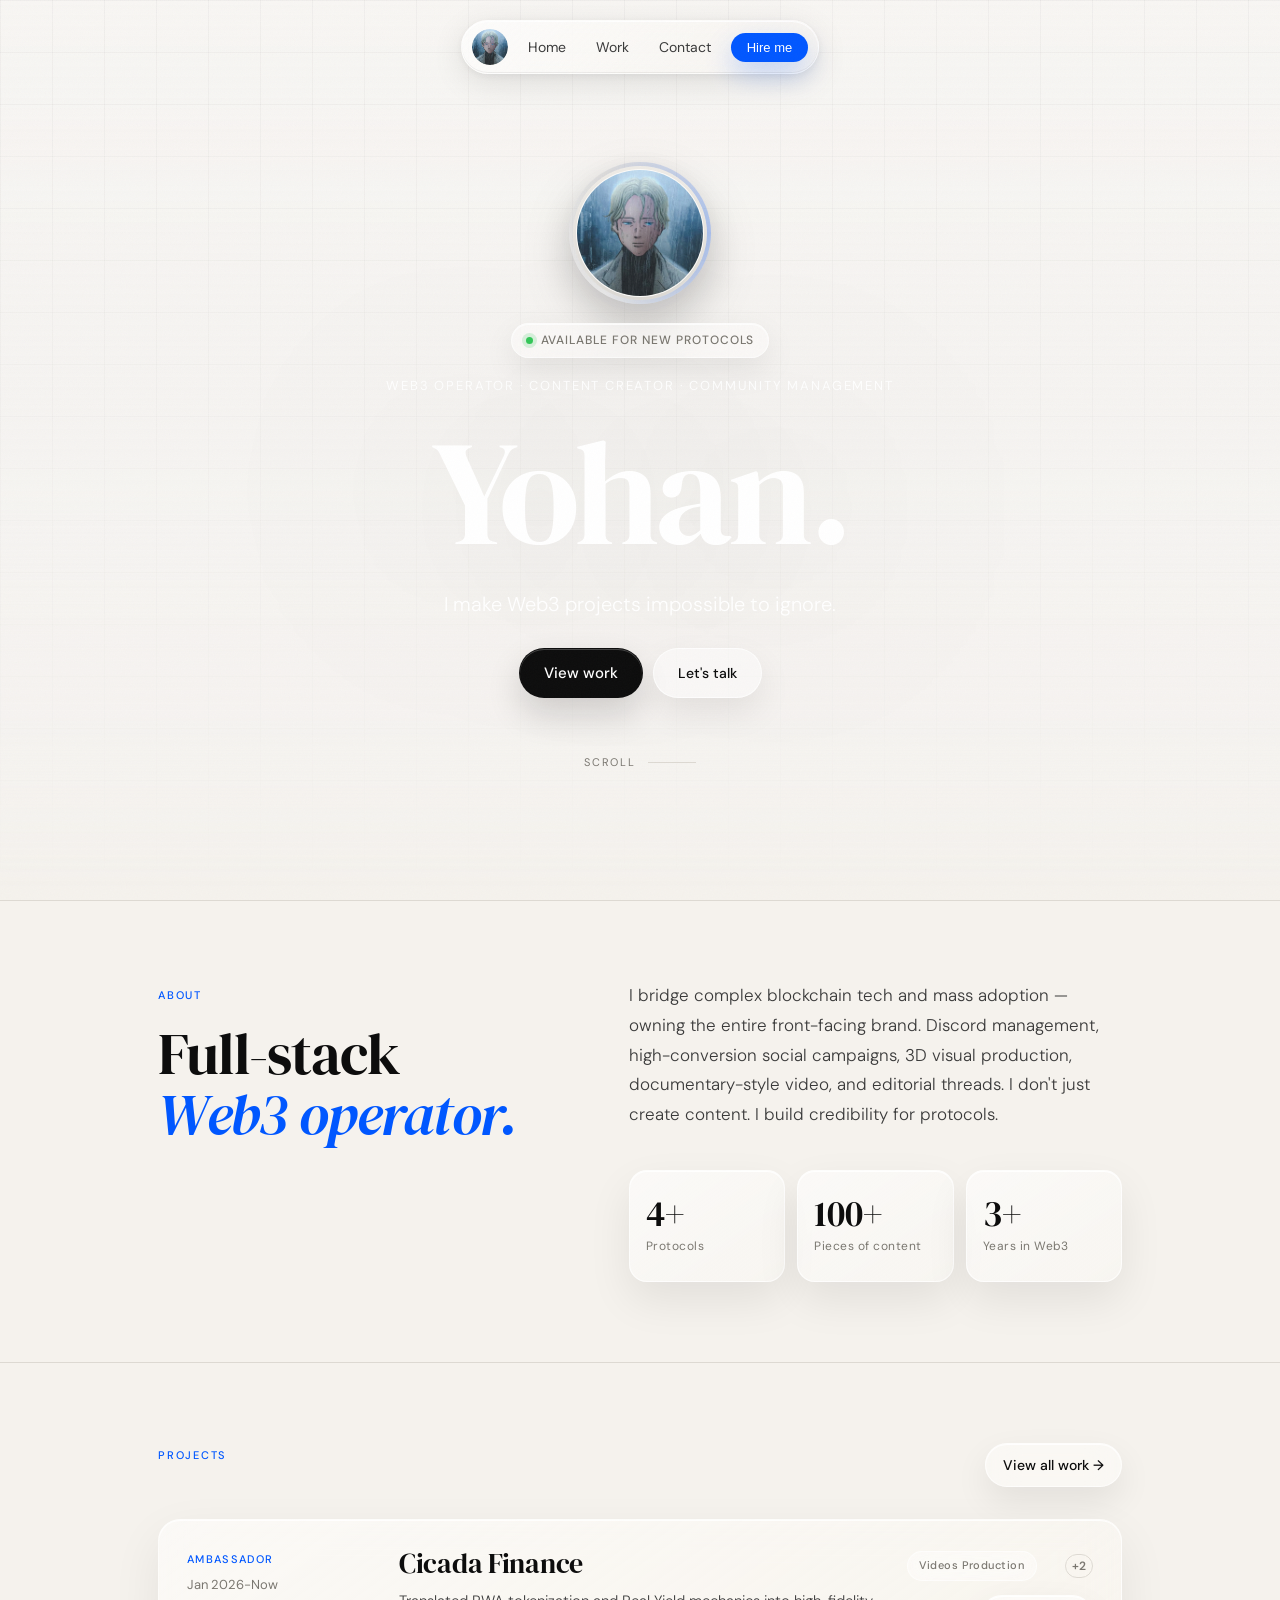
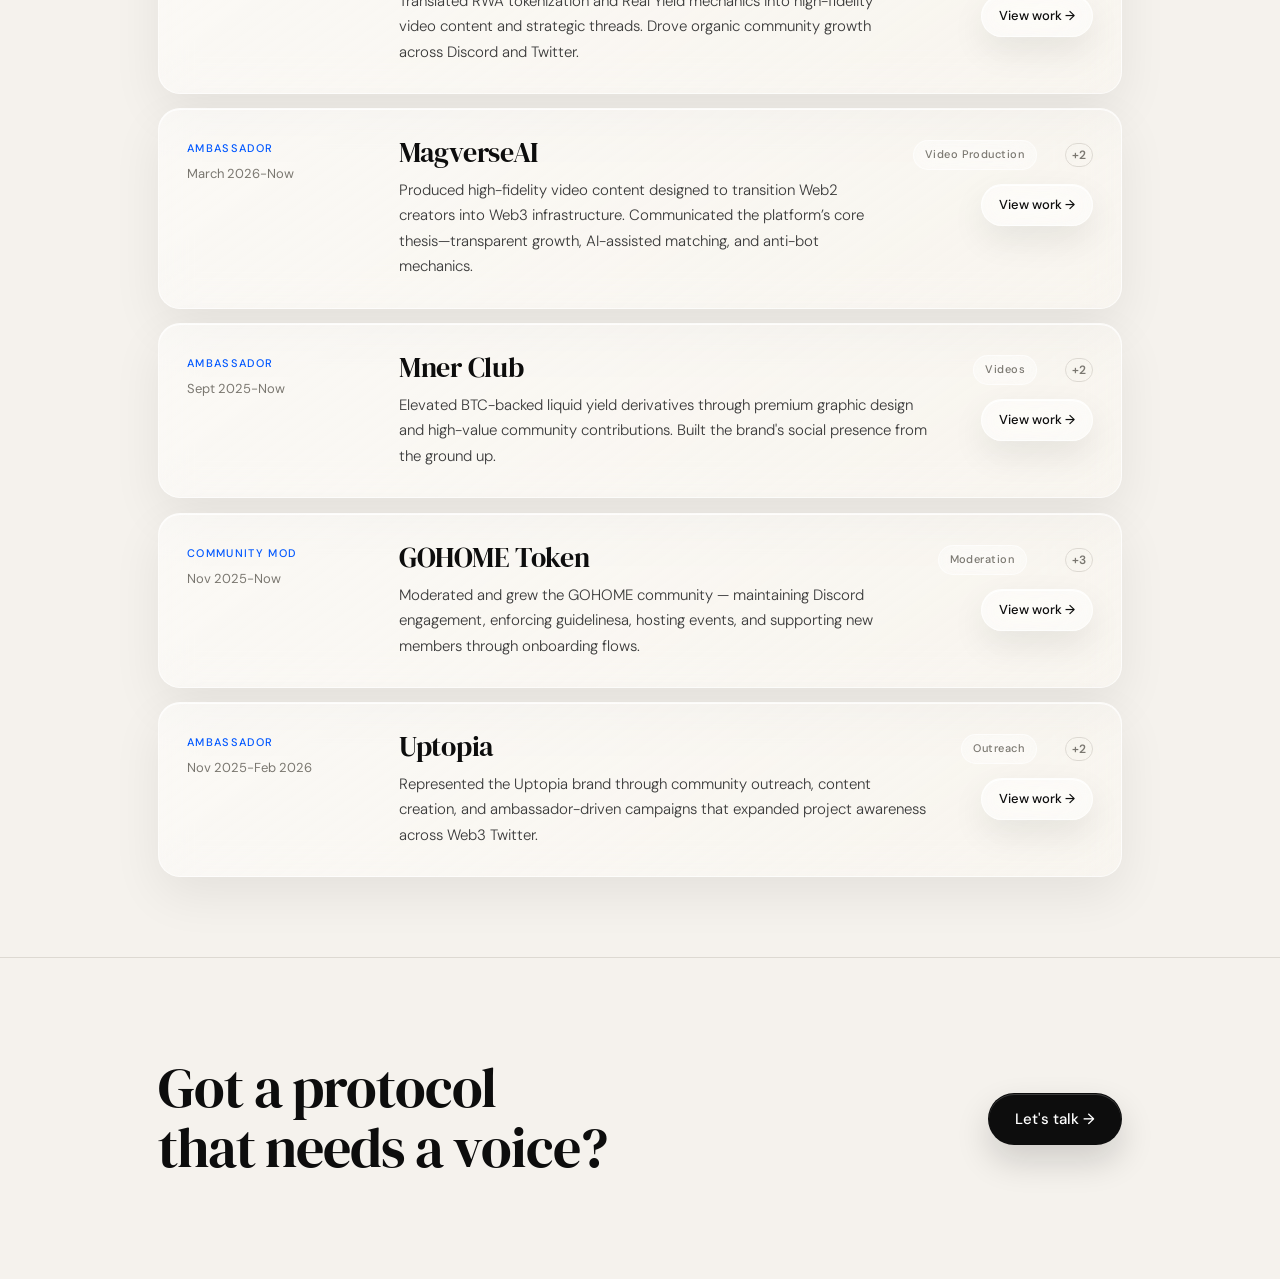
==== commit 077defba: "UI overhaul" ====
--- a/index.html
+++ b/index.html
@@ -35,10 +35,32 @@
 
     <!-- HERO -->
     <section class="hero">
+      <div class="hero-video-bg" aria-hidden="true">
+        <video
+          id="hero-video"
+          autoplay
+          muted
+          loop
+          playsinline
+          poster="/assets/images/avatar-yohan-2.png"
+        ></video>
+      </div>
       <div class="hero-inner">
+        <div class="hero-avatar" aria-hidden="true">
+          <div class="hero-avatar-ring"></div>
+          <img src="/assets/images/avatar-yohan-2.png" alt="" />
+        </div>
+        <div class="hero-badge">
+          <span class="hero-badge-dot" aria-hidden="true"></span>
+          Available for new protocols
+        </div>
         <p class="hero-eyebrow">Web3 Operator · Content Creator · Community Management</p>
         <h1 class="hero-name">Yohan.</h1>
         <p class="hero-line">I make Web3 projects impossible to ignore.</p>
+        <div class="hero-actions" aria-label="Primary actions">
+          <a class="btn-primary" href="/pow/">View work</a>
+          <a class="btn-ghost" href="/contact/">Let's talk</a>
+        </div>
         <div class="scroll-cue" aria-hidden="true">
           <span class="scroll-label">scroll</span>
           <span class="scroll-line"></span>
--- a/assets/styles.css
+++ b/assets/styles.css
@@ -24,6 +24,15 @@
   /* Spacing */
   --max: 1020px;
   --nav-h: 70px;
+
+  /* Motion + glass */
+  --ease-ios: cubic-bezier(0.32, 0.72, 0, 1);
+  --ease-soft: cubic-bezier(.2,.9,.2,1);
+  --glass-fill: rgba(255,255,255,.44);
+  --glass-fill-hover: rgba(255,255,255,.62);
+  --glass-border: rgba(255,255,255,.68);
+  --glass-shadow: 0 1px 0 rgba(255,255,255,.86) inset, 0 14px 34px rgba(13,13,13,.08);
+  --glass-shadow-hover: 0 1px 0 rgba(255,255,255,.92) inset, 0 20px 44px rgba(13,13,13,.13);
 }
 
 /* ─────────────────────────────────────────────
@@ -64,6 +73,27 @@
   line-height: 1.6;
   -webkit-font-smoothing: antialiased;
 }
+
+body::before {
+  content: '';
+  position: fixed;
+  inset: 0;
+  z-index: 0;
+  pointer-events: none;
+  background-image:
+    linear-gradient(rgba(13,13,13,.045) 1px, transparent 1px),
+    linear-gradient(90deg, rgba(13,13,13,.045) 1px, transparent 1px),
+    linear-gradient(180deg, rgba(255,255,255,.34) 0%, rgba(245,242,237,0) 52%);
+  background-size: 52px 52px, 52px 52px, 100% 100%;
+  mask-image: linear-gradient(to bottom, rgba(0,0,0,.9) 0%, rgba(0,0,0,.72) 44%, transparent 100%);
+  -webkit-mask-image: linear-gradient(to bottom, rgba(0,0,0,.9) 0%, rgba(0,0,0,.72) 44%, transparent 100%);
+}
+
+main {
+  position: relative;
+  z-index: 1;
+}
+
 /* Subtle paper grain */
 body::after {
   content: '';
@@ -108,7 +138,7 @@
   padding: 8px 10px;
   border-radius: 999px;
   border: 1px solid rgba(255,255,255,0.55);
-  animation: navEntrance 0.6s cubic-bezier(0.23, 1, 0.320, 1) forwards;
+  animation: navEntrance 0.58s var(--ease-ios) forwards;
 
   /* Liquid glass layers */
   background:
@@ -125,7 +155,7 @@
     0 -1px 0 rgba(0,0,0,0.06) inset,
     0 8px 32px rgba(0,0,0,0.10),
     0 2px 8px  rgba(0,0,0,0.06);
-  transition: all 0.3s cubic-bezier(0.23, 1, 0.320, 1);
+  transition: transform 0.32s var(--ease-ios), box-shadow 0.32s var(--ease-ios), background 0.32s var(--ease-ios);
 }
 
 .nav-pill:hover {
@@ -172,7 +202,7 @@
   color: var(--ink-2);
   padding: 7px 14px;
   border-radius: 999px;
-  transition: all 0.25s cubic-bezier(0.23, 1, 0.320, 1);
+  transition: background-color 0.24s var(--ease-ios), color 0.24s var(--ease-ios), transform 0.24s var(--ease-ios);
 }
 .nav-link:hover {
   background: rgba(0,0,0,0.06);
@@ -193,29 +223,126 @@
   border: none;
   padding: 7px 16px;
   border-radius: 999px;
-  transition: background-color 0.25s cubic-bezier(0.23, 1, 0.320, 1), transform 0.25s cubic-bezier(0.23, 1, 0.320, 1), box-shadow 0.25s cubic-bezier(0.23, 1, 0.320, 1);
+  box-shadow: 0 12px 28px rgba(0,87,255,.22);
+  transition: background-color 0.24s var(--ease-ios), transform 0.24s var(--ease-ios), box-shadow 0.24s var(--ease-ios);
   flex-shrink: 0;
 }
 .nav-cta:hover {
   background-color: var(--accent-dark);
-  transform: scale(1.08);
-  box-shadow: 0 4px 12px rgba(0, 87, 255, 0.35);
+  transform: translateY(-1px) scale(1.04);
+  box-shadow: 0 16px 34px rgba(0,87,255,.28);
 }
 
 /* ─────────────────────────────────────────────
    HERO
 ───────────────────────────────────────────── */
 .hero {
+  position: relative;
   min-height: 100svh;
   display: flex;
-  align-items: center;
-  padding: calc(var(--nav-h) + 40px) 28px 60px;
+  flex-direction: column;
+  align-items: center;
+  justify-content: center;
+  text-align: center;
+  padding: 120px 24px 80px;
+  gap: 32px;
+  overflow: hidden;
 }
 
 .hero-inner {
   max-width: var(--max);
   margin: 0 auto;
   width: 100%;
+  display: flex;
+  flex-direction: column;
+  align-items: center;
+}
+
+.hero-avatar {
+  position: relative;
+  width: 128px;
+  height: 128px;
+  margin-bottom: 26px;
+  opacity: 0;
+  transform: translateY(14px) scale(.96);
+  animation: heroFloatIn 0.75s 0.04s cubic-bezier(.2,.9,.2,1) forwards;
+}
+
+.hero-avatar::before {
+  content: '';
+  position: absolute;
+  inset: -22px;
+  border-radius: 50%;
+  background:
+    radial-gradient(circle, rgba(0,87,255,.16) 0%, rgba(0,87,255,.06) 38%, transparent 68%);
+  filter: blur(10px);
+  opacity: .72;
+  animation: heroAura 4s ease-in-out infinite;
+}
+
+.hero-avatar-ring {
+  position: absolute;
+  inset: -7px;
+  border-radius: 50%;
+  background:
+    conic-gradient(from 90deg, rgba(0,87,255,.28), rgba(255,255,255,.72), rgba(13,13,13,.08), rgba(0,87,255,.28));
+  animation: heroRingSpin 9s linear infinite;
+  box-shadow: 0 18px 42px rgba(13,13,13,.12);
+}
+
+.hero-avatar-ring::after {
+  content: '';
+  position: absolute;
+  inset: 4px;
+  border-radius: 50%;
+  background: var(--bg);
+}
+
+.hero-avatar img,
+.hero-avatar video {
+  position: relative;
+  z-index: 1;
+  width: 100%;
+  height: 100%;
+  border-radius: 50%;
+  object-fit: cover;
+  border: 1px solid rgba(255,255,255,.72);
+  box-shadow:
+    0 1px 0 rgba(255,255,255,.92) inset,
+    0 20px 60px rgba(13,13,13,.16);
+}
+
+.hero-badge {
+  display: inline-flex;
+  align-items: center;
+  gap: 8px;
+  margin-bottom: 18px;
+  padding: 7px 14px;
+  border: 1px solid rgba(255,255,255,.68);
+  border-radius: 999px;
+  background: rgba(255,255,255,.46);
+  backdrop-filter: blur(18px) saturate(160%);
+  -webkit-backdrop-filter: blur(18px) saturate(160%);
+  box-shadow:
+    0 1px 0 rgba(255,255,255,.86) inset,
+    0 12px 32px rgba(13,13,13,.08);
+  color: var(--muted);
+  font-size: 12px;
+  font-weight: 500;
+  letter-spacing: .08em;
+  text-transform: uppercase;
+  opacity: 0;
+  transform: translateY(10px);
+  animation: fadeUp 0.58s 0.12s var(--ease-ios) forwards;
+}
+
+.hero-badge-dot {
+  width: 7px;
+  height: 7px;
+  border-radius: 50%;
+  background: #34C759;
+  box-shadow: 0 0 0 4px rgba(52,199,89,.18);
+  animation: heroStatusPulse 2.4s ease-in-out infinite;
 }
 
 .hero-eyebrow {
@@ -223,12 +350,13 @@
   font-weight: 400;
   letter-spacing: 0.14em;
   text-transform: uppercase;
-  color: var(--muted);
+  color: white;
   margin-bottom: 28px;
+  text-shadow: 0 0 400px rgba(0, 0, 0, 0.4);
 
   opacity: 0;
   transform: translateY(12px);
-  animation: fadeUp 0.6s var(--entry-delay, 0.1s) cubic-bezier(.2,.9,.2,1) forwards;
+  animation: fadeUp 0.58s var(--entry-delay, 0.1s) var(--ease-ios) forwards;
 }
 
 .hero-name {
@@ -237,24 +365,76 @@
   font-weight: 400;
   line-height: 0.92;
   letter-spacing: -0.03em;
-  color: var(--ink);
+  color: white;
   margin-bottom: 28px;
+  text-shadow: 0 0 400px rgba(0, 0, 0, 0.4);
 
   opacity: 0;
   transform: translateY(16px);
-  animation: fadeUp 0.7s 0.18s cubic-bezier(.2,.9,.2,1) forwards;
+  animation: fadeUp 0.68s 0.18s var(--ease-ios) forwards;
 }
 
 .hero-line {
   font-size: clamp(16px, 2vw, 20px);
   font-weight: 300;
-  color: var(--ink-2);
+  color: white;
   max-width: 46ch;
   line-height: 1.55;
+  margin: 0 auto;
+  text-shadow: 0 0 400px rgba(0, 0, 0, 0.4);
 
   opacity: 0;
   transform: translateY(12px);
-  animation: fadeUp 0.6s 0.30s cubic-bezier(.2,.9,.2,1) forwards;
+  animation: fadeUp 0.58s 0.30s var(--ease-ios) forwards;
+}
+
+.hero-actions {
+  display: flex;
+  justify-content: center;
+  flex-wrap: wrap;
+  gap: 10px;
+  margin-top: 28px;
+  opacity: 0;
+  transform: translateY(12px);
+  animation: fadeUp 0.58s 0.42s var(--ease-ios) forwards;
+}
+
+.hero-actions .btn-primary,
+.hero-actions .btn-ghost {
+  border-radius: 999px;
+  padding: 12px 24px;
+  text-decoration: none;
+}
+
+.hero-actions .btn-primary {
+  box-shadow:
+    0 1px 0 rgba(255,255,255,.22) inset,
+    0 16px 34px rgba(13,13,13,.16);
+  transform: none;
+  transition: transform .24s var(--ease-ios), box-shadow .24s var(--ease-ios), background-color .24s var(--ease-ios);
+}
+
+.hero-actions .btn-primary:hover {
+  transform: translateY(-2px);
+  box-shadow:
+    0 1px 0 rgba(255,255,255,.22) inset,
+    0 22px 44px rgba(13,13,13,.20);
+}
+
+.hero-actions .btn-ghost {
+  border: 1px solid rgba(255,255,255,.7);
+  background: rgba(255,255,255,.42);
+  backdrop-filter: blur(16px) saturate(160%);
+  -webkit-backdrop-filter: blur(16px) saturate(160%);
+  box-shadow: 0 14px 34px rgba(13,13,13,.08);
+  color: var(--ink);
+  transition: transform .24s var(--ease-ios), background .24s var(--ease-ios), color .24s var(--ease-ios);
+}
+
+.hero-actions .btn-ghost:hover {
+  color: var(--accent);
+  background: rgba(255,255,255,.62);
+  transform: translateY(-2px);
 }
 
 .scroll-cue {
@@ -264,7 +444,7 @@
   margin-top: 56px;
 
   opacity: 0;
-  animation: fadeUp 0.6s 0.52s ease forwards;
+  animation: fadeUp 0.58s 0.52s var(--ease-ios) forwards;
 }
 
 .scroll-label {
@@ -288,6 +468,54 @@
   width: 100%; height: 100%;
   background: var(--accent);
   animation: scanLine 1.8s 1s ease-in-out infinite;
+}
+
+/* ─────────────────────────────────────────────
+   HERO BG VIDEO
+───────────────────────────────────────────── */
+.hero-video-bg {
+  position: absolute;
+  inset: 0;
+  width: 100%;
+  height: 100%;
+  z-index: 0;
+  overflow: hidden;
+  pointer-events: none;
+  -webkit-mask-image: linear-gradient(to bottom, black 0%, black 55%, transparent 100%);
+  mask-image: linear-gradient(to bottom, black 0%, black 55%, transparent 100%);
+}
+
+.hero-video-bg video {
+  position: absolute;
+  inset: 0;
+  width: 100%;
+  height: 100%;
+  object-fit: cover;
+  opacity: 1;
+  display: block;
+  transition: opacity 1.2s ease;
+}
+
+.hero-video-bg::after {
+  content: '';
+  position: absolute;
+  inset: 0;
+  background: linear-gradient(
+    to bottom,
+    rgba(248,248,250,0.18) 0%,
+    rgba(248,248,250,0.42) 70%,
+    rgba(248,248,250,1) 100%
+  );
+}
+
+.hero > * {
+  position: relative;
+  z-index: 1;
+}
+
+.hero > .hero-video-bg {
+  position: absolute;
+  z-index: 0;
 }
 
 /* ─────────────────────────────────────────────
@@ -339,13 +567,39 @@
 }
 
 .stat-row {
-  display: flex;
-  gap: 36px;
-  padding-top: 28px;
-  border-top: 1px solid var(--rule);
-}
-
-.stat { display: flex; flex-direction: column; gap: 4px; }
+  display: grid;
+  grid-template-columns: repeat(3, minmax(0, 1fr));
+  gap: 12px;
+  padding-top: 0;
+  border-top: 0;
+}
+
+.stat {
+  display: flex;
+  flex-direction: column;
+  gap: 5px;
+  min-height: 112px;
+  justify-content: center;
+  padding: 18px 16px;
+  border: 1px solid rgba(255,255,255,.68);
+  border-radius: 18px;
+  background:
+    linear-gradient(145deg, rgba(255,255,255,.58), rgba(253,252,249,.34));
+  backdrop-filter: blur(18px) saturate(160%);
+  -webkit-backdrop-filter: blur(18px) saturate(160%);
+  box-shadow:
+    0 1px 0 rgba(255,255,255,.88) inset,
+    0 18px 44px rgba(13,13,13,.08);
+  transition: transform .22s cubic-bezier(.2,.9,.2,1), box-shadow .22s cubic-bezier(.2,.9,.2,1), border-color .22s;
+}
+
+.stat:hover {
+  transform: translateY(-3px);
+  border-color: rgba(255,255,255,.9);
+  box-shadow:
+    0 1px 0 rgba(255,255,255,.92) inset,
+    0 24px 54px rgba(13,13,13,.12);
+}
 
 .stat-num {
   font-family: var(--font-display);
@@ -374,34 +628,59 @@
 .project-list {
   display: flex;
   flex-direction: column;
-  gap: 0;
+  gap: 14px;
 }
 
 .project-card {
-  padding: 32px 0;
-  border-top: 1px solid var(--rule);
+  padding: 28px;
+  border: 1px solid rgba(255,255,255,.64);
+  border-radius: 22px;
   display: grid;
   grid-template-columns: 180px 1fr auto;
   gap: 32px;
   align-items: start;
-  transition: background 0.15s;
+  background:
+    linear-gradient(145deg, rgba(255,255,255,.54), rgba(253,252,249,.30));
+  backdrop-filter: blur(18px) saturate(155%);
+  -webkit-backdrop-filter: blur(18px) saturate(155%);
+  box-shadow:
+    0 1px 0 rgba(255,255,255,.82) inset,
+    0 18px 50px rgba(13,13,13,.07);
+  transition:
+    transform .22s cubic-bezier(.2,.9,.2,1),
+    box-shadow .22s cubic-bezier(.2,.9,.2,1),
+    border-color .22s cubic-bezier(.2,.9,.2,1),
+    background .22s;
   position: relative;
-}
-.project-card:last-child { border-bottom: 1px solid var(--rule); }
+  overflow: hidden;
+}
+.project-card:last-child { border-bottom: 1px solid rgba(255,255,255,.64); }
 
 /* Blue left accent line on hover */
 .project-card::before {
   content: '';
   position: absolute;
-  left: -28px;
-  top: 0; bottom: 0;
+  left: 0;
+  top: 18px; bottom: 18px;
   width: 3px;
+  border-radius: 999px;
   background: var(--accent);
   transform: scaleY(0);
   transform-origin: top;
   transition: transform 0.2s cubic-bezier(.2,.9,.2,1);
 }
 .project-card:hover::before { transform: scaleY(1); }
+
+.project-card:hover {
+  transform: translateY(-4px);
+  border-color: rgba(255,255,255,.88);
+  background:
+    linear-gradient(145deg, rgba(255,255,255,.68), rgba(253,252,249,.42));
+  box-shadow:
+    0 1px 0 rgba(255,255,255,.9) inset,
+    0 26px 64px rgba(13,13,13,.12),
+    0 0 0 1px rgba(0,87,255,.06);
+}
 
 
 .project-meta {
@@ -618,7 +897,6 @@
    BUTTONS
 ───────────────────────────────────────────── */
 
-/* Neo-brutalist: solid border + hard offset shadow */
 .btn-brutalist {
   display: inline-flex;
   align-items: center;
@@ -627,19 +905,25 @@
   font-size: 13px;
   font-weight: 500;
   color: var(--ink);
-  background: var(--bg-card);
-  border: 1.5px solid var(--ink);
-  padding: 9px 16px;
-  border-radius: 6px;
-  box-shadow: var(--brut-shadow);
+  background: var(--glass-fill);
+  border: 1px solid var(--glass-border);
+  padding: 10px 17px;
+  border-radius: 999px;
+  backdrop-filter: blur(16px) saturate(160%);
+  -webkit-backdrop-filter: blur(16px) saturate(160%);
+  box-shadow: var(--glass-shadow);
   transition:
-    box-shadow 0.12s ease,
-    transform 0.12s ease;
+    background-color 0.24s var(--ease-ios),
+    box-shadow 0.24s var(--ease-ios),
+    color 0.24s var(--ease-ios),
+    transform 0.24s var(--ease-ios);
   white-space: nowrap;
 }
 .btn-brutalist:hover {
-  box-shadow: var(--brut-shadow-hover);
-  transform: translate(2px, 2px);
+  color: var(--accent);
+  background: var(--glass-fill-hover);
+  box-shadow: var(--glass-shadow-hover);
+  transform: translateY(-2px);
 }
 
 /* Primary CTA */
@@ -651,29 +935,52 @@
   font-weight: 500;
   color: #fff;
   background: var(--ink);
-  border: 1.5px solid var(--ink);
+  border: 1px solid rgba(13,13,13,.08);
   padding: 13px 26px;
-  border-radius: 6px;
-  box-shadow: var(--brut-shadow);
+  border-radius: 999px;
+  box-shadow:
+    0 1px 0 rgba(255,255,255,.18) inset,
+    0 16px 34px rgba(13,13,13,.16);
   transition:
-    box-shadow 0.12s ease,
-    transform 0.12s ease;
+    background-color 0.24s var(--ease-ios),
+    box-shadow 0.24s var(--ease-ios),
+    transform 0.24s var(--ease-ios);
 }
 .btn-primary:hover {
-  box-shadow: var(--brut-shadow-hover);
-  transform: translate(2px, 2px);
-}
-
-/* Ghost link */
+  background: #1A1A1A;
+  box-shadow:
+    0 1px 0 rgba(255,255,255,.18) inset,
+    0 22px 44px rgba(13,13,13,.20);
+  transform: translateY(-2px);
+}
+
 .btn-ghost {
+  display: inline-flex;
+  align-items: center;
+  justify-content: center;
   font-size: 14px;
   font-weight: 500;
   color: var(--ink);
-  text-decoration: underline;
-  text-underline-offset: 3px;
-  transition: color 0.15s;
-}
-.btn-ghost:hover { color: var(--accent); }
+  text-decoration: none;
+  border: 1px solid var(--glass-border);
+  border-radius: 999px;
+  padding: 10px 17px;
+  background: var(--glass-fill);
+  backdrop-filter: blur(16px) saturate(160%);
+  -webkit-backdrop-filter: blur(16px) saturate(160%);
+  box-shadow: var(--glass-shadow);
+  transition:
+    background-color 0.24s var(--ease-ios),
+    box-shadow 0.24s var(--ease-ios),
+    color 0.24s var(--ease-ios),
+    transform 0.24s var(--ease-ios);
+}
+.btn-ghost:hover {
+  color: var(--accent);
+  background: var(--glass-fill-hover);
+  box-shadow: var(--glass-shadow-hover);
+  transform: translateY(-2px);
+}
 
 /* ─────────────────────────────────────────────
    SKILL TAGS
@@ -683,10 +990,12 @@
   font-weight: 500;
   letter-spacing: 0.04em;
   color: var(--muted);
-  background: transparent;
-  border: 1px solid var(--rule);
-  padding: 4px 10px;
-  border-radius: 4px;
+  background: rgba(255,255,255,.28);
+  border: 1px solid rgba(255,255,255,.58);
+  padding: 5px 11px;
+  border-radius: 999px;
+  backdrop-filter: blur(12px) saturate(150%);
+  -webkit-backdrop-filter: blur(12px) saturate(150%);
 }
 
 /* ─────────────────────────────────────────────
@@ -744,7 +1053,7 @@
 .page-hero .section-tag {
   opacity: 0;
   transform: translateY(12px);
-  animation: fadeUp 0.6s 0.1s cubic-bezier(.2,.9,.2,1) forwards;
+  animation: fadeUp 0.58s 0.1s var(--ease-ios) forwards;
 }
 
 .page-title {
@@ -757,7 +1066,7 @@
   
   opacity: 0;
   transform: translateY(16px);
-  animation: fadeUp 0.7s var(--entry-delay, 0.2s) cubic-bezier(.2,.9,.2,1) forwards;
+  animation: fadeUp 0.68s var(--entry-delay, 0.2s) var(--ease-ios) forwards;
 }
 .page-title em { font-style: italic; color: var(--accent); }
 
@@ -770,7 +1079,7 @@
   
   opacity: 0;
   transform: translateY(12px);
-  animation: fadeUp 0.6s var(--entry-delay, 0.3s) cubic-bezier(.2,.9,.2,1) forwards;
+  animation: fadeUp 0.58s var(--entry-delay, 0.3s) var(--ease-ios) forwards;
 }
 
 /* ─────────────────────────────────────────────
@@ -841,21 +1150,33 @@
 .proof-thumb {
   position: relative;
   aspect-ratio: 16/10;
-  border-radius: 8px;
+  border-radius: 18px;
   overflow: hidden;
-  border: 1.5px solid var(--rule);
+  border: 1px solid rgba(255,255,255,.62);
   cursor: pointer;
-  background: none;
+  background: rgba(255,255,255,.24);
   padding: 0;
-  transition: border-color 0.15s;
+  box-shadow:
+    0 1px 0 rgba(255,255,255,.72) inset,
+    0 16px 34px rgba(13,13,13,.08);
+  transition: border-color 0.24s var(--ease-ios), box-shadow 0.24s var(--ease-ios), transform 0.24s var(--ease-ios);
 }
 .proof-thumb img {
   width: 100%; height: 100%;
   object-fit: cover;
-  transition: transform 0.2s ease;
-}
-.proof-thumb:hover { border-color: var(--accent); }
-.proof-thumb:hover img { transform: scale(1.03); }
+  transition: transform 0.34s var(--ease-ios), filter 0.34s var(--ease-ios);
+}
+.proof-thumb:hover {
+  border-color: rgba(0,87,255,.28);
+  box-shadow:
+    0 1px 0 rgba(255,255,255,.82) inset,
+    0 22px 44px rgba(13,13,13,.13);
+  transform: translateY(-3px);
+}
+.proof-thumb:hover img {
+  filter: saturate(1.06) contrast(1.02);
+  transform: scale(1.035);
+}
 
 .proof-label {
   position: absolute;
@@ -863,12 +1184,14 @@
   display: flex;
   align-items: center;
   justify-content: center;
-  background: rgba(13,13,13,0.52);
+  background: rgba(13,13,13,0.42);
+  backdrop-filter: blur(10px) saturate(150%);
+  -webkit-backdrop-filter: blur(10px) saturate(150%);
   color: #fff;
   font-size: 13px;
   font-weight: 500;
   opacity: 0;
-  transition: opacity 0.15s;
+  transition: opacity 0.24s var(--ease-ios);
 }
 .proof-thumb:hover .proof-label { opacity: 1; }
 
@@ -941,14 +1264,17 @@
 .work-icon-link {
   width: 40px;
   height: 40px;
-  border: 1.5px solid var(--rule);
+  border: 1px solid var(--glass-border);
   border-radius: 50%;
   display: inline-flex;
   align-items: center;
   justify-content: center;
   color: var(--ink);
-  background: transparent;
-  transition: border-color 0.2s cubic-bezier(.2,.9,.2,1), transform 0.2s cubic-bezier(.2,.9,.2,1), color 0.2s cubic-bezier(.2,.9,.2,1), background-color 0.2s cubic-bezier(.2,.9,.2,1);
+  background: var(--glass-fill);
+  backdrop-filter: blur(16px) saturate(160%);
+  -webkit-backdrop-filter: blur(16px) saturate(160%);
+  box-shadow: var(--glass-shadow);
+  transition: border-color 0.24s var(--ease-ios), transform 0.24s var(--ease-ios), color 0.24s var(--ease-ios), background-color 0.24s var(--ease-ios), box-shadow 0.24s var(--ease-ios);
 }
 
 .work-icon-link svg {
@@ -958,9 +1284,10 @@
 }
 
 .work-icon-link:hover {
-  border-color: var(--accent);
+  border-color: rgba(0,87,255,.28);
   color: var(--accent);
-  background: var(--accent-dim);
+  background: var(--glass-fill-hover);
+  box-shadow: var(--glass-shadow-hover);
   transform: translateY(-2px);
 }
 
@@ -982,10 +1309,16 @@
 }
 
 .content-card {
-  border: 1px solid var(--rule);
-  border-radius: 10px;
+  border: 1px solid rgba(255,255,255,.64);
+  border-radius: 20px;
   padding: 18px;
-  background: var(--bg-card);
+  background:
+    linear-gradient(145deg, rgba(255,255,255,.52), rgba(253,252,249,.30));
+  backdrop-filter: blur(18px) saturate(155%);
+  -webkit-backdrop-filter: blur(18px) saturate(155%);
+  box-shadow:
+    0 1px 0 rgba(255,255,255,.82) inset,
+    0 18px 44px rgba(13,13,13,.08);
 }
 
 .content-card-head {
@@ -1026,31 +1359,55 @@
 .contact-grid {
   display: flex;
   flex-direction: column;
-  gap: 0;
+  gap: 12px;
 }
 
 .contact-card {
   display: flex;
   align-items: center;
   gap: 20px;
-  padding: 26px 0;
-  border-top: 1px solid var(--rule);
-  transition: background 0.12s;
+  padding: 20px;
+  border: 1px solid rgba(255,255,255,.64);
+  border-radius: 22px;
+  background:
+    linear-gradient(145deg, rgba(255,255,255,.52), rgba(253,252,249,.30));
+  backdrop-filter: blur(18px) saturate(155%);
+  -webkit-backdrop-filter: blur(18px) saturate(155%);
+  box-shadow:
+    0 1px 0 rgba(255,255,255,.82) inset,
+    0 16px 42px rgba(13,13,13,.07);
+  transition:
+    transform 0.24s var(--ease-ios),
+    border-color 0.24s var(--ease-ios),
+    box-shadow 0.24s var(--ease-ios),
+    background 0.24s var(--ease-ios);
   position: relative;
-}
-.contact-card:last-child { border-bottom: 1px solid var(--rule); }
+  overflow: hidden;
+}
+.contact-card:last-child { border-bottom: 1px solid rgba(255,255,255,.64); }
 .contact-card:hover .contact-arrow { color: var(--accent); transform: translateX(4px); }
+
+.contact-card:hover {
+  transform: translateY(-3px);
+  border-color: rgba(255,255,255,.88);
+  background:
+    linear-gradient(145deg, rgba(255,255,255,.66), rgba(253,252,249,.42));
+  box-shadow:
+    0 1px 0 rgba(255,255,255,.9) inset,
+    0 22px 54px rgba(13,13,13,.12);
+}
 
 .contact-card::before {
   content: '';
   position: absolute;
-  left: -28px;
-  top: 0; bottom: 0;
+  left: 0;
+  top: 16px; bottom: 16px;
   width: 3px;
+  border-radius: 999px;
   background: var(--accent);
   transform: scaleY(0);
   transform-origin: top;
-  transition: transform 0.2s cubic-bezier(.2,.9,.2,1);
+  transition: transform 0.24s var(--ease-ios);
 }
 
 .contact-card:hover::before { transform: scaleY(1); }
@@ -1058,14 +1415,18 @@
 .contact-icon {
   width: 44px;
   height: 44px;
-  border: 1.5px solid var(--rule);
-  border-radius: 10px;
+  border: 1px solid var(--glass-border);
+  border-radius: 50%;
   display: flex;
   align-items: center;
   justify-content: center;
   font-size: 18px;
   flex-shrink: 0;
   color: var(--ink);
+  background: var(--glass-fill);
+  backdrop-filter: blur(14px) saturate(150%);
+  -webkit-backdrop-filter: blur(14px) saturate(150%);
+  box-shadow: var(--glass-shadow);
 }
 
 .contact-info {
@@ -1091,7 +1452,7 @@
 .contact-arrow {
   font-size: 20px;
   color: var(--muted);
-  transition: color 0.15s, transform 0.15s;
+  transition: color 0.24s var(--ease-ios), transform 0.24s var(--ease-ios);
 }
 
 /* HIRE CHAT MODAL */
@@ -1174,6 +1535,12 @@
   color: var(--ink);
   cursor: pointer;
   flex-shrink: 0;
+  transition: transform 0.24s var(--ease-ios), box-shadow 0.24s var(--ease-ios), background-color 0.24s var(--ease-ios);
+}
+.hire-chat-back:hover {
+  background: rgba(255,255,255,.94);
+  box-shadow: 0 10px 24px rgba(13,13,13,.10);
+  transform: translateY(-1px);
 }
 .hire-chat-back svg {
   width: 19px;
@@ -1398,11 +1765,12 @@
   border-radius: 999px;
   padding: 6px 12px;
   cursor: pointer;
-  transition: background .12s, border-color .12s;
+  transition: background-color 0.24s var(--ease-ios), border-color 0.24s var(--ease-ios), transform 0.24s var(--ease-ios);
 }
 .hire-chat-chip:hover {
   background: rgba(255,255,255,.2);
   border-color: rgba(255,255,255,.6);
+  transform: translateY(-1px);
 }
 .hire-chat-input-wrap {
   width: calc(100% - 24px);
@@ -1447,14 +1815,18 @@
   justify-content: center;
   flex-shrink: 0;
   box-shadow: 0 2px 12px rgba(0,87,255,.35);
-  transition: opacity .18s;
+  transition: opacity 0.24s var(--ease-ios), transform 0.24s var(--ease-ios), box-shadow 0.24s var(--ease-ios);
 }
 .hire-chat-send svg {
   width: 16px;
   height: 16px;
   fill: currentColor;
 }
-.hire-chat-send:hover { opacity: .9; }
+.hire-chat-send:hover {
+  opacity: .92;
+  transform: translateY(-1px);
+  box-shadow: 0 8px 20px rgba(0,87,255,.30);
+}
 
 /* ─────────────────────────────────────────────
    LIGHTBOX
@@ -1469,7 +1841,7 @@
   padding: 20px;
   opacity: 0;
   pointer-events: none;
-  transition: opacity 0.18s ease;
+  transition: opacity 0.28s var(--ease-ios);
 }
 .lightbox:not([aria-hidden="true"]) {
   opacity: 1;
@@ -1485,11 +1857,16 @@
   position: relative;
   width: min(1100px, calc(100vw - 40px));
   max-height: calc(100vh - 40px);
-  background: var(--bg-card);
-  border: 1.5px solid var(--rule);
-  border-radius: 12px;
+  background:
+    linear-gradient(145deg, rgba(255,255,255,.66), rgba(253,252,249,.42));
+  border: 1px solid rgba(255,255,255,.68);
+  border-radius: 22px;
   overflow: hidden;
-  box-shadow: 0 30px 80px rgba(0,0,0,.22);
+  backdrop-filter: blur(22px) saturate(170%);
+  -webkit-backdrop-filter: blur(22px) saturate(170%);
+  box-shadow:
+    0 1px 0 rgba(255,255,255,.9) inset,
+    0 30px 80px rgba(0,0,0,.22);
 }
 .lb-bar {
   display: flex;
@@ -1502,17 +1879,21 @@
 .lb-btns { display: flex; gap: 8px; }
 .lb-btns button {
   width: 34px; height: 34px;
-  border: 1.5px solid var(--ink);
-  background: var(--bg-card);
-  border-radius: 6px;
+  border: 1px solid var(--glass-border);
+  background: var(--glass-fill);
+  border-radius: 999px;
   font-size: 16px;
   cursor: pointer;
-  box-shadow: var(--brut-shadow);
-  transition: box-shadow 0.1s, transform 0.1s;
+  backdrop-filter: blur(14px) saturate(155%);
+  -webkit-backdrop-filter: blur(14px) saturate(155%);
+  box-shadow: var(--glass-shadow);
+  transition: background-color 0.24s var(--ease-ios), box-shadow 0.24s var(--ease-ios), transform 0.24s var(--ease-ios), color 0.24s var(--ease-ios);
 }
 .lb-btns button:hover {
-  box-shadow: var(--brut-shadow-hover);
-  transform: translate(2px,2px);
+  color: var(--accent);
+  background: var(--glass-fill-hover);
+  box-shadow: var(--glass-shadow-hover);
+  transform: translateY(-2px);
 }
 .lb-img {
   width: 100%;
@@ -1528,6 +1909,24 @@
   to { opacity: 1; transform: translateY(0); }
 }
 
+@keyframes heroFloatIn {
+  to { opacity: 1; transform: translateY(0) scale(1); }
+}
+
+@keyframes heroRingSpin {
+  to { transform: rotate(360deg); }
+}
+
+@keyframes heroAura {
+  0%, 100% { opacity: .58; transform: scale(.96); }
+  50% { opacity: .9; transform: scale(1.04); }
+}
+
+@keyframes heroStatusPulse {
+  0%, 100% { opacity: 1; transform: scale(1); }
+  50% { opacity: .55; transform: scale(.86); }
+}
+
 @keyframes scanLine {
   0%   { left: -100%; }
   50%  { left: 100%; }
@@ -1562,12 +1961,15 @@
 /* scroll-triggered reveals */
 .reveal {
   opacity: 0;
-  transform: translateY(20px);
-  transition: opacity 0.55s ease, transform 0.65s cubic-bezier(.2,.9,.2,1);
+  transform: translateY(18px) scale(.992);
+  transition:
+    opacity 0.58s var(--ease-ios) var(--reveal-delay, 0s),
+    transform 0.62s var(--ease-ios) var(--reveal-delay, 0s);
+  will-change: opacity, transform;
 }
 .reveal.in {
   opacity: 1;
-  transform: translateY(0);
+  transform: translateY(0) scale(1);
 }
 
 /* ─────────────────────────────────────────────
@@ -1587,6 +1989,7 @@
   .project-card {
     grid-template-columns: 1fr;
     gap: 16px;
+    padding: 22px;
   }
   .project-footer { align-items: flex-end; flex-direction: row; flex-wrap: wrap; }
   .cta-inner { flex-direction: column; align-items: flex-start; gap: 28px; }
@@ -1601,12 +2004,18 @@
   .nav-link { padding: 5px 8px; }
   .nav-pill { justify-content: space-between; }
   .container { padding: 0 18px; }
-  .stat-row { gap: 24px; }
+  .hero { padding-left: 18px; padding-right: 18px; }
+  .hero-avatar { width: 104px; height: 104px; margin-bottom: 22px; }
+  .hero-badge { font-size: 11px; letter-spacing: .05em; }
+  .hero-actions { width: 100%; }
+  .hero-actions .btn-primary,
+  .hero-actions .btn-ghost { justify-content: center; min-width: 136px; }
+  .stat-row { grid-template-columns: 1fr; gap: 10px; }
 }
 
 @media (prefers-reduced-motion: reduce) {
   html { scroll-behavior: auto; }
-  .hero-eyebrow, .hero-name, .hero-line, .scroll-cue { animation: none; opacity: 1; transform: none; }
+  .hero-avatar, .hero-avatar::before, .hero-avatar-ring, .hero-badge, .hero-badge-dot, .hero-eyebrow, .hero-name, .hero-line, .hero-actions, .scroll-cue { animation: none; opacity: 1; transform: none; }
   .reveal { transition: none; }
   .scroll-line::after { animation: none; }
   #site, .lightbox, .lb-panel, .fw-card, .nav-ink { transition: none; }
